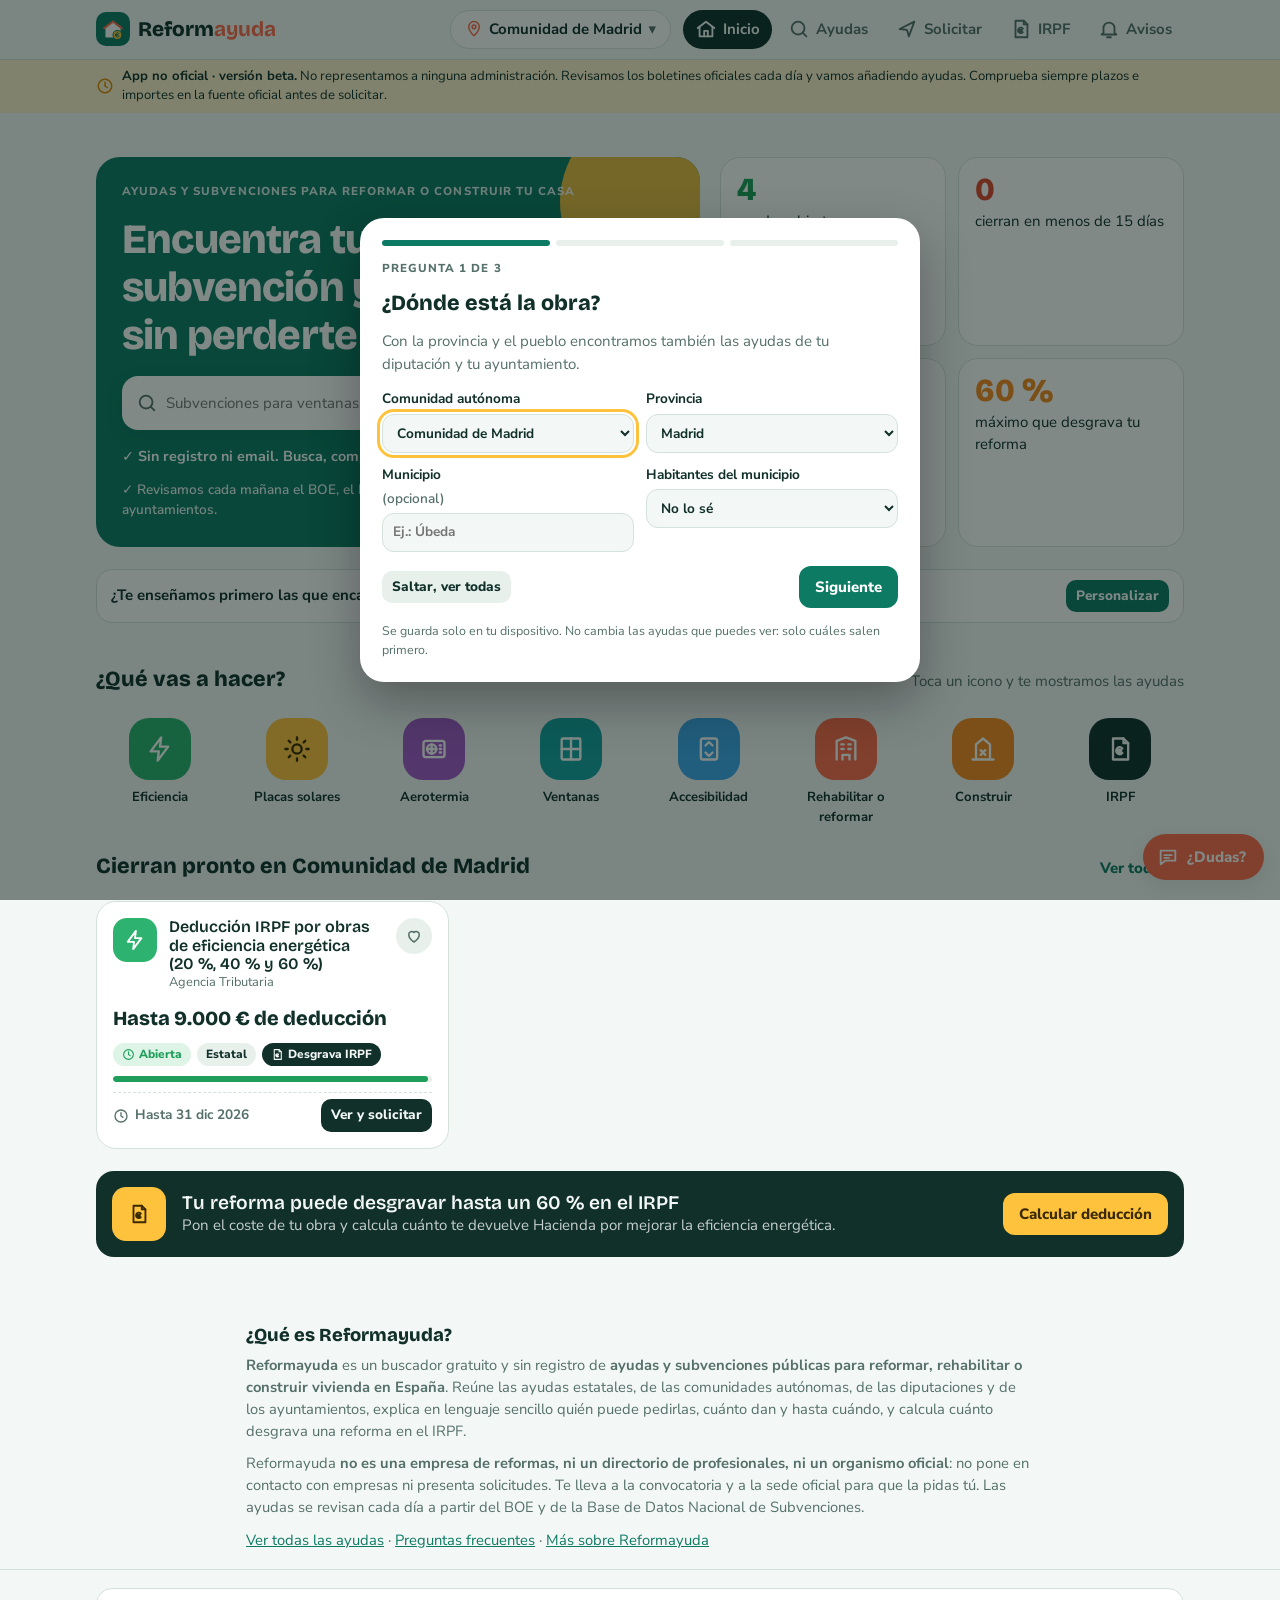
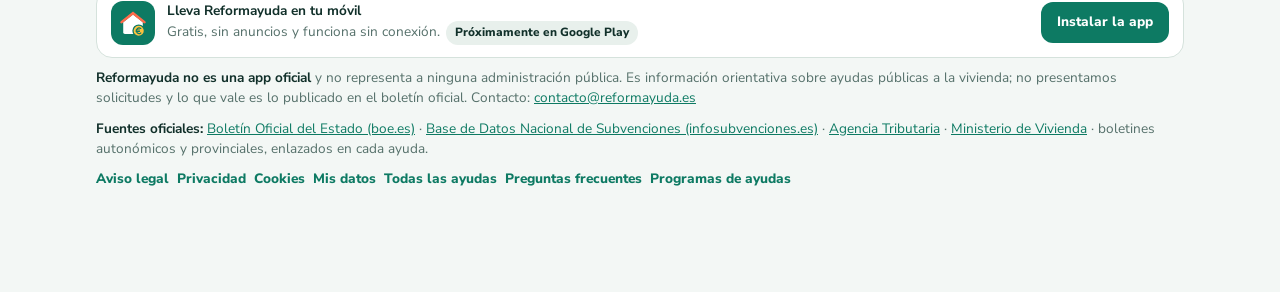
==== web/index.html @ 3416bbf9 "Páginas de programas de ayudas conocidos (Renhata, PREE 5000, Next Generation, Plan Estatal, IRPF) -" ====
<!doctype html>
<html lang="es">
<head>
<meta charset="utf-8">
<meta name="viewport" content="width=device-width, initial-scale=1, viewport-fit=cover">
<meta name="description" content="Buscador de ayudas y subvenciones para reformar, rehabilitar o construir tu casa en España: estatales, de tu comunidad, tu diputación y tu ayuntamiento. Calcula la deducción del IRPF. Gratis y sin registro.">
<link rel="canonical" href="https://reformayuda.es/">
<meta property="og:type" content="website">
<meta property="og:url" content="https://reformayuda.es/">
<meta property="og:title" content="Reformayuda · Ayudas y subvenciones para reformar tu casa">
<meta property="og:description" content="Encuentra las subvenciones para tu obra, comprueba si cumples los requisitos y calcula cuánto te desgrava en el IRPF. Gratis y sin registro.">
<meta property="og:image" content="https://reformayuda.es/og.png">
<meta property="og:locale" content="es_ES">
<meta name="twitter:card" content="summary_large_image">
<script type="application/ld+json">
{"@context":"https://schema.org","@type":"WebApplication","name":"Reformayuda","url":"https://reformayuda.es/","applicationCategory":"FinanceApplication","operatingSystem":"Android, iOS, Web","inLanguage":"es","isAccessibleForFree":true,"offers":{"@type":"Offer","price":"0","priceCurrency":"EUR"},"description":"Buscador de ayudas y subvenciones para reformar, rehabilitar o construir vivienda en España, con calculadora de la deducción del IRPF por eficiencia energética."}
</script>
<meta name="theme-color" content="#0D7A63">
<link rel="manifest" href="manifest.webmanifest">
<link rel="icon" href="/favicon.ico" sizes="48x48">
<link rel="icon" href="icons/icon.svg" type="image/svg+xml">
<link rel="icon" href="icons/icon-96.png" type="image/png" sizes="96x96">
<script type="application/ld+json">
[{"@context":"https://schema.org","@type":"WebSite","name":"Reformayuda","alternateName":"Reformayuda.es","url":"https://reformayuda.es/"},
 {"@context":"https://schema.org","@type":"Organization","name":"Reformayuda","url":"https://reformayuda.es/","description":"Reformayuda es un buscador gratuito y sin registro de ayudas y subvenciones públicas para reformar, rehabilitar o construir vivienda en España. No es una empresa de reformas ni un directorio de profesionales.","logo":"https://reformayuda.es/icons/icon-512.png","email":"contacto@reformayuda.es"}]
</script>
<link rel="apple-touch-icon" href="icons/apple-touch-icon.png">
<style>
/* Reset base (equivalente al del prototipo) */
:root{color-scheme:light;padding-top:env(safe-area-inset-top,0px);padding-bottom:env(safe-area-inset-bottom,0px)}
body{margin:0;font:14px/1.5 system-ui,-apple-system,"Segoe UI",Roboto,sans-serif}
img{max-width:100%}
[hidden]{display:none!important}
</style>
<title>Reformayuda · Ayudas y subvenciones para reformar tu casa</title>
<link rel="preload" href="fonts/nunito-sans.woff2" as="font" type="font/woff2" crossorigin>
<link rel="preload" href="fonts/bricolage-grotesque.woff2" as="font" type="font/woff2" crossorigin>
<style>
/* Tipografías alojadas en la propia web (licencia SIL Open Font License, ver fonts/) */
@font-face{font-family:"Bricolage Grotesque";src:url(fonts/bricolage-grotesque.woff2) format("woff2-variations"),url(fonts/bricolage-grotesque.woff2) format("woff2");font-weight:200 800;font-style:normal;font-display:swap}
@font-face{font-family:"Nunito Sans";src:url(fonts/nunito-sans.woff2) format("woff2-variations"),url(fonts/nunito-sans.woff2) format("woff2");font-weight:200 1000;font-style:normal;font-display:swap}
</style>
<style>
/* Layout: app shell — header with location chip, view tabs (top on desktop, bottom bar on phone), one view at a time */
:root{
  --bg:#F3F7F5; --surface:#FFFFFF; --surface-2:#E8F0EC; --ink:#11302A; --muted:#55706A; --line:#D5E2DC;
  --brand:#0D7A63; --brand-ink:#FFFFFF; --sun:#FFC23D; --coral:#FF6B4A; --sky:#3EA6E8; --leaf:#2DB36F; --orange:#F28A1E; --teal:#16A3A3; --plum:#A35BC9;
  --ok:#1E9E5A; --warn:#D98A00; --bad:#D9472B;
  --ok-bg:#DDF4E6; --warn-bg:#FFF1CC; --bad-bg:#FFE2DA; --info-bg:#DDEFFB;
  --shadow:0 6px 20px rgba(17,48,42,.08);
  --f-display:"Bricolage Grotesque", "Avenir Next", system-ui, sans-serif;
  --f-body:"Nunito Sans", "Segoe UI", system-ui, sans-serif;
}
@media (prefers-color-scheme: dark){:root:not([data-theme="light"]){
  --bg:#0E1A17; --surface:#16251F; --surface-2:#1E3029; --ink:#E6F2EE; --muted:#9DB8B0; --line:#2A3F38;
  --brand:#33C29E; --brand-ink:#06201A; --sun:#FFCB57; --coral:#FF8466; --sky:#5DB8F0; --leaf:#45C882; --orange:#F59C3F; --teal:#2EC0C0; --plum:#C084E0;
  --ok:#4CD38A; --warn:#F2B33D; --bad:#FF7A5C;
  --ok-bg:#163A28; --warn-bg:#3A2F12; --bad-bg:#3D1F18; --info-bg:#132F42;
  --shadow:0 6px 20px rgba(0,0,0,.35); color-scheme:dark }}
:root[data-theme="dark"]{
  --bg:#0E1A17; --surface:#16251F; --surface-2:#1E3029; --ink:#E6F2EE; --muted:#9DB8B0; --line:#2A3F38;
  --brand:#33C29E; --brand-ink:#06201A; --sun:#FFCB57; --coral:#FF8466; --sky:#5DB8F0; --leaf:#45C882; --orange:#F59C3F; --teal:#2EC0C0; --plum:#C084E0;
  --ok:#4CD38A; --warn:#F2B33D; --bad:#FF7A5C;
  --ok-bg:#163A28; --warn-bg:#3A2F12; --bad-bg:#3D1F18; --info-bg:#132F42;
  --shadow:0 6px 20px rgba(0,0,0,.35); color-scheme:dark }

*{box-sizing:border-box}
body{background:var(--bg);color:var(--ink);font-family:var(--f-body);font-size:15px;line-height:1.5;padding-bottom:84px}
body::before{content:"";position:fixed;inset:0 0 auto;height:env(safe-area-inset-top,0px);z-index:30;background:var(--bg)}
h1,h2,h3{font-family:var(--f-display);line-height:1.15;text-wrap:balance;margin:0}
h1{font-size:clamp(1.7rem,4.5vw,2.6rem);font-weight:800;letter-spacing:-.02em}
h2{font-size:1.35rem;font-weight:800}
h3{font-size:1.05rem;font-weight:600}
p{margin:0}
a{color:var(--brand)}
button,input,select{font:inherit;color:inherit}
:focus-visible{outline:3px solid var(--sun);outline-offset:2px;border-radius:8px}
.wrap{max-width:1120px;margin:0 auto;padding-left:max(16px,env(safe-area-inset-left,0px));padding-right:max(16px,env(safe-area-inset-right,0px))}
.eyebrow{font-size:.72rem;font-weight:800;letter-spacing:.09em;text-transform:uppercase;color:var(--muted)}
.muted{color:var(--muted)}
.ico{width:22px;height:22px;flex:none;stroke:currentColor;fill:none;stroke-width:2;stroke-linecap:round;stroke-linejoin:round}

/* header */
header.top{position:sticky;top:env(safe-area-inset-top,0px);z-index:20;background:var(--bg);border-bottom:1px solid var(--line)}
.top .wrap{display:flex;align-items:center;gap:12px;padding-block:10px;flex-wrap:wrap}
.logo{display:flex;align-items:center;gap:8px;font-family:var(--f-display);font-weight:800;font-size:1.3rem;text-decoration:none;color:var(--ink)}
.logo-mark{width:34px;height:34px;border-radius:10px;background:var(--brand);display:grid;place-items:center;color:var(--brand-ink)}
.logo b{color:var(--coral)}
.loc{margin-left:auto;display:flex;align-items:center;gap:6px;background:var(--surface);border:1px solid var(--line);border-radius:999px;padding:4px 6px 4px 12px}
.loc select{border:0;background:transparent;font-weight:700;max-width:170px;padding:4px}
.tabs{display:flex;gap:4px}
.tab{display:flex;align-items:center;gap:6px;border:0;background:transparent;padding:8px 12px;border-radius:999px;font-weight:700;color:var(--muted);cursor:pointer}
.tab[aria-current="page"]{background:var(--ink);color:var(--bg)}
.tab .count{background:var(--coral);color:#fff;border-radius:999px;font-size:.7rem;padding:0 6px;min-width:18px;text-align:center}
@media (max-width:820px){
  .top .tabs{position:fixed;left:0;right:0;bottom:0;z-index:25;background:var(--surface);border-top:1px solid var(--line);justify-content:space-around;
    padding:6px max(8px,env(safe-area-inset-right,0px)) calc(6px + env(safe-area-inset-bottom,0px)) max(8px,env(safe-area-inset-left,0px))}
  .tab{flex-direction:column;gap:2px;font-size:.7rem;padding:6px 8px;position:relative}
  .tab .count{position:absolute;top:0;right:6px}
  .loc select{max-width:130px}
}

.demo{background:var(--warn-bg);color:var(--ink);font-size:.82rem}
.demo .wrap{padding-block:7px;display:flex;gap:8px;align-items:center}

main{padding-block:22px 40px}
section.view{display:flex;flex-direction:column;gap:22px}

/* hero */
.hero{display:grid;grid-template-columns:1.3fr 1fr;gap:20px;align-items:stretch}
.hero-main{background:var(--brand);color:var(--brand-ink);border-radius:24px;padding:26px;display:flex;flex-direction:column;gap:16px;position:relative;overflow:hidden}
.hero-main::after{content:"";position:absolute;right:-50px;top:-50px;width:190px;height:190px;border-radius:50%;background:var(--sun);opacity:.9}
.hero-main::before{content:"";position:absolute;right:70px;top:90px;width:70px;height:70px;border-radius:18px;background:var(--coral);transform:rotate(18deg);opacity:.9}
.hero-main > *{position:relative;z-index:1;max-width:520px}
.search{display:flex;align-items:center;gap:8px;background:var(--surface);color:var(--ink);border-radius:16px;padding:6px 6px 6px 14px;box-shadow:var(--shadow)}
.search input{border:0;background:transparent;flex:1;min-width:0;padding:8px 0;outline:none}
.btn{display:inline-flex;align-items:center;justify-content:center;gap:6px;border:0;border-radius:12px;padding:10px 16px;font-weight:800;cursor:pointer;text-decoration:none;background:var(--ink);color:var(--bg)}
.btn.alt{background:var(--surface-2);color:var(--ink)}
.btn.brand{background:var(--brand);color:var(--brand-ink)}
.btn.sm{padding:6px 10px;font-size:.85rem;border-radius:10px}
.btn:disabled{opacity:.45;cursor:not-allowed}
.stats{display:grid;grid-template-columns:1fr 1fr;gap:12px}
.stat{background:var(--surface);border-radius:20px;padding:16px;display:flex;flex-direction:column;gap:4px;border:1px solid var(--line);cursor:pointer;text-align:left}
.stat b{font-family:var(--f-display);font-size:2rem;font-weight:800;font-variant-numeric:tabular-nums;line-height:1}
.stat.s1 b{color:var(--ok)} .stat.s2 b{color:var(--bad)} .stat.s3 b{color:var(--sky)} .stat.s4 b{color:var(--orange)}

/* quick icons */
.quick{display:grid;grid-template-columns:repeat(8,1fr);gap:10px}
.qi{display:flex;flex-direction:column;align-items:center;gap:8px;border:0;background:transparent;cursor:pointer;font-weight:700;font-size:.82rem;text-align:center;padding:4px}
.qi span.b{width:62px;height:62px;border-radius:20px;display:grid;place-items:center;color:#fff;transition:transform .15s}
.qi:hover span.b{transform:translateY(-3px) rotate(-4deg)}
.qi .ico{width:28px;height:28px}
@media (max-width:820px){.hero{grid-template-columns:1fr}.quick{grid-template-columns:repeat(4,1fr)}}
.c-eficiencia{background:var(--leaf)} .c-solar{background:var(--sun);color:#3A2A00!important} .c-accesibilidad{background:var(--sky)}
.c-rehabilitacion{background:var(--coral)} .c-construccion{background:var(--orange)} .c-ventanas{background:var(--teal)} .c-aerotermia{background:var(--plum)} .c-irpf{background:var(--ink);color:var(--bg)!important}

.row-head{display:flex;align-items:baseline;justify-content:space-between;gap:12px;flex-wrap:wrap}
.linkbtn{border:0;background:none;color:var(--brand);font-weight:800;cursor:pointer;padding:0}

/* cards */
.grid{display:grid;grid-template-columns:repeat(auto-fill,minmax(300px,1fr));gap:14px}
.card{background:var(--surface);border:1px solid var(--line);border-radius:20px;padding:16px;display:flex;flex-direction:column;gap:10px;min-width:0}
.card-top{display:flex;gap:12px;align-items:flex-start}
.card-ico{width:44px;height:44px;border-radius:14px;display:grid;place-items:center;color:#fff;flex:none}
.card-title{flex:1;min-width:0}
.card-title h3{font-size:1rem}
.org{font-size:.8rem;color:var(--muted)}
.fav{border:0;background:var(--surface-2);width:36px;height:36px;border-radius:50%;display:grid;place-items:center;cursor:pointer;color:var(--muted);flex:none}
.fav[aria-pressed="true"]{color:var(--coral)}
.fav[aria-pressed="true"] .ico{fill:var(--coral)}
.amount{font-family:var(--f-display);font-weight:800;font-size:1.25rem}
.chips{display:flex;flex-wrap:wrap;gap:6px}
.chip{font-size:.74rem;font-weight:800;padding:3px 9px;border-radius:999px;background:var(--surface-2);color:var(--ink);display:inline-flex;align-items:center;gap:4px;white-space:nowrap}
.chip.ok{background:var(--ok-bg);color:var(--ok)} .chip.warn{background:var(--warn-bg);color:var(--warn)} .chip.bad{background:var(--bad-bg);color:var(--bad)} .chip.info{background:var(--info-bg);color:var(--sky)}
.chip.irpf{background:var(--ink);color:var(--bg)}
.chip .ico{width:13px;height:13px}
.card-foot{display:flex;align-items:center;justify-content:space-between;gap:8px;margin-top:auto;padding-top:6px;border-top:1px dashed var(--line);flex-wrap:wrap}
.deadline{font-size:.85rem;font-weight:700;display:flex;align-items:center;gap:6px}
.bar{height:6px;border-radius:6px;background:var(--surface-2);overflow:hidden}
.bar i{display:block;height:100%;border-radius:6px}

/* filters */
.filters{display:flex;flex-direction:column;gap:12px;background:var(--surface);border:1px solid var(--line);border-radius:20px;padding:14px}
.frow{display:flex;gap:8px;flex-wrap:wrap;align-items:center}
.pill{border:1.5px solid var(--line);background:var(--bg);border-radius:999px;padding:6px 12px;font-weight:700;font-size:.85rem;cursor:pointer;display:inline-flex;align-items:center;gap:6px}
.pill .dot{width:10px;height:10px;border-radius:50%}
.pill[aria-pressed="true"]{background:var(--ink);color:var(--bg);border-color:var(--ink)}
.flabel{font-size:.72rem;font-weight:800;letter-spacing:.08em;text-transform:uppercase;color:var(--muted);min-width:70px}
select.sel,input.inp{background:var(--bg);border:1.5px solid var(--line);border-radius:12px;padding:8px 10px;min-width:0}
.empty{padding:30px;text-align:center;border:2px dashed var(--line);border-radius:20px;color:var(--muted)}

/* drawer */
.scrim{position:fixed;inset:0;background:rgba(5,20,16,.45);z-index:40}
.drawer{position:fixed;top:0;right:0;bottom:0;width:min(560px,100%);background:var(--bg);z-index:41;overflow-y:auto;
  padding:calc(18px + env(safe-area-inset-top,0px)) max(18px,env(safe-area-inset-right,0px)) calc(24px + env(safe-area-inset-bottom,0px)) 18px;display:flex;flex-direction:column;gap:16px;box-shadow:-10px 0 40px rgba(0,0,0,.2)}
.drawer .close{align-self:flex-end}
.box{background:var(--surface);border:1px solid var(--line);border-radius:18px;padding:16px;display:flex;flex-direction:column;gap:10px}
ul.list{margin:0;padding:0;list-style:none;display:flex;flex-direction:column;gap:8px}
ul.list li{display:flex;gap:10px;align-items:flex-start}
ul.list li .ico{color:var(--brand);width:18px;height:18px;margin-top:2px}
ol.steps{margin:0;padding:0;list-style:none;counter-reset:s;display:flex;flex-direction:column;gap:10px}
ol.steps li{counter-increment:s;display:flex;gap:10px}
ol.steps li::before{content:counter(s);flex:none;width:26px;height:26px;border-radius:50%;background:var(--sun);color:#3A2A00;font-weight:800;display:grid;place-items:center;font-size:.85rem}

/* wizard */
.wiz-head{display:flex;gap:8px;flex-wrap:wrap}
.wstep{flex:1;min-width:120px;display:flex;align-items:center;gap:8px;padding:10px 12px;border-radius:14px;background:var(--surface);border:1.5px solid var(--line);cursor:pointer;font-weight:700;font-size:.88rem;text-align:left}
.wstep .n{width:24px;height:24px;border-radius:50%;background:var(--surface-2);display:grid;place-items:center;font-size:.8rem;flex:none}
.wstep[aria-current="step"]{border-color:var(--brand)}
.wstep[aria-current="step"] .n{background:var(--brand);color:var(--brand-ink)}
.wstep.done .n{background:var(--ok);color:#fff}
.check{display:flex;gap:10px;align-items:flex-start;padding:10px 12px;border-radius:12px;background:var(--bg);cursor:pointer}
.check input{width:20px;height:20px;accent-color:var(--brand);flex:none;margin-top:1px}
.doc{display:flex;align-items:center;gap:10px;padding:10px 12px;border-radius:12px;background:var(--bg);flex-wrap:wrap}
.doc .name{flex:1;min-width:160px}
.doc .file{font-size:.8rem;color:var(--ok);font-weight:700}
.upl{position:relative;overflow:hidden}
.upl input{position:absolute;inset:0;opacity:0;cursor:pointer}
.form{display:grid;grid-template-columns:1fr 1fr;gap:12px}
.form label{display:flex;flex-direction:column;gap:4px;font-weight:700;font-size:.85rem}
.form .full{grid-column:1/-1}
@media (max-width:560px){.form{grid-template-columns:1fr}}
.progress{display:flex;align-items:center;gap:10px;font-weight:800}
.progress .bar{flex:1;height:10px}
pre.sum{white-space:pre-wrap;background:var(--bg);border-radius:12px;padding:12px;font-size:.85rem;margin:0;font-family:ui-monospace,Menlo,monospace;overflow-x:auto}
.two{display:grid;grid-template-columns:1.2fr 1fr;gap:16px;align-items:start}
@media (max-width:820px){.two{grid-template-columns:1fr}}

/* irpf */
.mods{display:grid;grid-template-columns:repeat(3,1fr);gap:10px}
@media (max-width:620px){.mods{grid-template-columns:1fr}}
.mod{border:2px solid var(--line);background:var(--surface);border-radius:18px;padding:14px;cursor:pointer;text-align:left;display:flex;flex-direction:column;gap:4px}
.mod b{font-family:var(--f-display);font-size:2rem;font-weight:800;line-height:1}
.mod[aria-pressed="true"]{border-color:var(--brand);background:var(--ok-bg)}
.mod small{color:var(--muted);font-size:.8rem}
.tbl-wrap{overflow-x:auto}
table{width:100%;border-collapse:collapse;font-size:.88rem}
th{text-align:left;font-size:.72rem;letter-spacing:.07em;text-transform:uppercase;color:var(--muted);padding:6px 8px;border-bottom:1px solid var(--line)}
td{padding:6px 8px;border-bottom:1px solid var(--line);vertical-align:middle}
td input,td select{width:100%;min-width:90px;background:var(--bg);border:1px solid var(--line);border-radius:8px;padding:5px 7px}
td.num,th.num{text-align:right;font-variant-numeric:tabular-nums}
.rm{border:0;background:none;color:var(--bad);cursor:pointer;padding:4px}
.result{background:var(--ink);color:var(--bg);border-radius:20px;padding:18px;display:flex;flex-direction:column;gap:8px}
.result .big{font-family:var(--f-display);font-size:2.6rem;font-weight:800;color:var(--sun);line-height:1;font-variant-numeric:tabular-nums}
.kv{display:flex;justify-content:space-between;gap:10px;font-size:.9rem;font-variant-numeric:tabular-nums}
.alert{display:flex;gap:10px;align-items:flex-start;padding:10px 12px;border-radius:12px;font-size:.88rem}
.alert.bad{background:var(--bad-bg)} .alert.ok{background:var(--ok-bg)} .alert.info{background:var(--info-bg)}
.drop{border:2px dashed var(--brand);border-radius:16px;padding:18px;text-align:center;display:flex;flex-direction:column;align-items:center;gap:6px;background:var(--bg)}
.drop.over{background:var(--ok-bg)}

/* avisos */
.toggle{display:flex;align-items:center;gap:12px;justify-content:space-between;padding:10px 0;border-bottom:1px solid var(--line)}
.sw{appearance:none;width:46px;height:26px;border-radius:999px;background:var(--line);position:relative;cursor:pointer;flex:none;transition:background .15s}
.sw::after{content:"";position:absolute;top:3px;left:3px;width:20px;height:20px;border-radius:50%;background:#fff;transition:left .15s}
.sw:checked{background:var(--brand)} .sw:checked::after{left:23px}
.src{display:flex;gap:12px;align-items:flex-start}
.src .card-ico{width:38px;height:38px;border-radius:12px}
.toast{position:fixed;left:50%;transform:translateX(-50%);bottom:calc(96px + env(safe-area-inset-bottom,0px));background:var(--ink);color:var(--bg);padding:10px 16px;border-radius:12px;font-weight:700;z-index:60}
.btn.danger{background:var(--bad);color:#fff}
.foot{border-top:1px solid var(--line);font-size:.85rem;color:var(--muted)}
.foot .wrap{padding-block:18px;display:flex;flex-direction:column;gap:10px}
.que-es{padding-block:28px 8px;color:var(--muted);font-size:.92rem;max-width:820px}
.que-es h2{color:var(--ink);font-size:1.15rem;margin-bottom:8px}
.que-es p{margin:0 0 10px}
.app-cta{display:flex;gap:12px;align-items:center;flex-wrap:wrap;background:var(--surface);border:1px solid var(--line);border-radius:16px;padding:12px 14px}
.cookie{position:fixed;left:0;right:0;bottom:0;z-index:50;padding:0 max(12px,env(safe-area-inset-right,0px)) calc(12px + env(safe-area-inset-bottom,0px)) max(12px,env(safe-area-inset-left,0px))}
.cookie{pointer-events:none}
.cookie .in{pointer-events:auto;max-width:760px;margin:0 auto;background:var(--surface);border:1px solid var(--line);border-radius:18px;box-shadow:var(--shadow);padding:16px;display:flex;flex-direction:column;gap:10px}
@media (max-width:820px){.cookie{bottom:calc(64px + env(safe-area-inset-bottom,0px));padding-bottom:12px}}
.legal{display:flex;flex-direction:column;gap:10px;max-width:65ch}
.legal h3{margin-top:8px}
.legal p,.legal li{font-size:.9rem}
.legal ul{margin:0;padding-left:20px;display:flex;flex-direction:column;gap:4px}
.legal .ph{background:var(--warn-bg);padding:0 4px;border-radius:4px}
.legal-mini{display:grid;gap:4px;font-size:.8rem;color:var(--muted);border-top:1px dashed var(--line);padding-top:8px}
.legal-mini b{color:var(--ink);margin-right:6px}
button.loc{font:inherit;font-weight:700;color:var(--ink);cursor:pointer;padding:7px 14px;max-width:240px}
#loc-label{overflow:hidden;text-overflow:ellipsis;white-space:nowrap;min-width:0}
.onb{position:fixed;inset:0;z-index:47;background:rgba(5,20,16,.5);display:grid;place-items:center;padding:calc(16px + env(safe-area-inset-top,0px)) max(16px,env(safe-area-inset-right,0px)) calc(16px + env(safe-area-inset-bottom,0px)) max(16px,env(safe-area-inset-left,0px));overflow-y:auto}
.onb-card{background:var(--surface);border-radius:24px;width:min(560px,100%);padding:22px;display:flex;flex-direction:column;gap:14px;box-shadow:0 20px 50px rgba(0,0,0,.3)}
.onb-dots{display:flex;gap:6px}
.onb-dots i{flex:1;height:6px;border-radius:6px;background:var(--surface-2)}
.onb-dots i.on{background:var(--brand)}
.opts{display:grid;grid-template-columns:repeat(auto-fill,minmax(130px,1fr));gap:8px}
.opt{display:flex;align-items:center;gap:10px;border:2px solid var(--line);background:var(--bg);border-radius:14px;padding:10px;cursor:pointer;font-weight:700;text-align:left;font-size:.9rem}
.opt .card-ico{width:34px;height:34px;border-radius:10px}
.opt .card-ico .ico{width:18px;height:18px}
.opt[aria-pressed="true"]{border-color:var(--brand);background:var(--ok-bg)}
.opts.col{grid-template-columns:1fr}
.perfil{display:flex;align-items:center;gap:10px;flex-wrap:wrap;background:var(--surface);border:1px solid var(--line);border-radius:16px;padding:10px 14px}
.chip.fit{background:var(--sun);color:#3A2A00}
/* chat */
.chat-fab{position:fixed;right:max(16px,env(safe-area-inset-right,0px));bottom:calc(20px + env(safe-area-inset-bottom,0px));z-index:35;display:flex;align-items:center;gap:8px;border:0;border-radius:999px;padding:12px 18px 12px 14px;background:var(--coral);color:#fff;font-weight:800;cursor:pointer;box-shadow:var(--shadow)}
.chat{position:fixed;right:max(16px,env(safe-area-inset-right,0px));bottom:calc(20px + env(safe-area-inset-bottom,0px));z-index:45;width:min(390px,calc(100% - 32px));height:min(600px,calc(100% - 120px));background:var(--surface);border:1px solid var(--line);border-radius:22px;box-shadow:0 20px 50px rgba(0,0,0,.25);display:flex;flex-direction:column;overflow:hidden}
.chat-head{display:flex;align-items:center;gap:10px;padding:12px 14px;background:var(--brand);color:var(--brand-ink)}
.chat-head .close{margin-left:auto;border:0;background:rgba(255,255,255,.2);color:inherit;width:32px;height:32px;border-radius:50%;cursor:pointer;display:grid;place-items:center}
.chat-log{flex:1;overflow-y:auto;padding:14px;display:flex;flex-direction:column;gap:10px;background:var(--bg)}
.msg{max-width:88%;padding:10px 12px;border-radius:16px;font-size:.92rem;min-width:0}
.msg.bot{background:var(--surface);border:1px solid var(--line);border-bottom-left-radius:4px;align-self:flex-start}
.msg.me{background:var(--ink);color:var(--bg);border-bottom-right-radius:4px;align-self:flex-end}
.msg p+p{margin-top:6px}
.sugg{display:flex;flex-wrap:wrap;gap:6px}
.sugg button{border:1.5px solid var(--brand);background:var(--surface);color:var(--brand);border-radius:999px;padding:5px 10px;font-weight:700;font-size:.8rem;cursor:pointer;text-align:left}
.chat-in{display:flex;gap:8px;padding:10px;border-top:1px solid var(--line)}
.chat-in input{flex:1;min-width:0;background:var(--bg);border:1.5px solid var(--line);border-radius:12px;padding:9px 12px}
@media (max-width:820px){
  .chat-fab{bottom:calc(76px + env(safe-area-inset-bottom,0px));padding:12px}
  .chat-fab .lbl{display:none}
  .chat{right:0;left:0;bottom:0;width:100%;height:85%;border-radius:22px 22px 0 0;padding-bottom:env(safe-area-inset-bottom,0px)}
}
@media (prefers-reduced-motion:reduce){*{transition:none!important}}
</style>

</head>
<body>
<svg width="0" height="0" style="position:absolute" aria-hidden="true">
  <symbol id="i-home" viewBox="0 0 24 24"><path d="M3 11l9-7 9 7"/><path d="M5 10v10h14V10"/><path d="M10 20v-6h4v6"/></symbol>
  <symbol id="i-search" viewBox="0 0 24 24"><circle cx="11" cy="11" r="7"/><path d="M20 20l-4-4"/></symbol>
  <symbol id="i-eficiencia" viewBox="0 0 24 24"><path d="M13 2L4 14h7l-1 8 9-12h-7z"/></symbol>
  <symbol id="i-solar" viewBox="0 0 24 24"><circle cx="12" cy="12" r="4"/><path d="M12 2v2M12 20v2M4.9 4.9l1.4 1.4M17.7 17.7l1.4 1.4M2 12h2M20 12h2M4.9 19.1l1.4-1.4M17.7 6.3l1.4-1.4"/></symbol>
  <symbol id="i-accesibilidad" viewBox="0 0 24 24"><rect x="5" y="3" width="14" height="18" rx="2"/><path d="M9 9l3-3 3 3M9 15l3 3 3-3"/></symbol>
  <symbol id="i-rehabilitacion" viewBox="0 0 24 24"><path d="M4 21V5l8-3 8 3v16"/><path d="M9 21v-4h6v4M8 8h2M14 8h2M8 12h2M14 12h2"/></symbol>
  <symbol id="i-construccion" viewBox="0 0 24 24"><path d="M3 21h18M6 21V8l6-5 6 5v13"/><path d="M14 13l-4 4M10 13l4 4"/></symbol>
  <symbol id="i-ventanas" viewBox="0 0 24 24"><rect x="4" y="3" width="16" height="18" rx="1"/><path d="M12 3v18M4 12h16"/></symbol>
  <symbol id="i-aerotermia" viewBox="0 0 24 24"><rect x="3" y="5" width="18" height="14" rx="2"/><circle cx="10" cy="12" r="4"/><path d="M10 8v8M6 12h8M17 9h1M17 12h1M17 15h1"/></symbol>
  <symbol id="i-irpf" viewBox="0 0 24 24"><path d="M6 3h9l4 4v14H6z"/><path d="M15 3v4h4"/><path d="M14 11.5a3 3 0 100 4M9 13h4M9 14.5h4"/></symbol>
  <symbol id="i-doc" viewBox="0 0 24 24"><path d="M6 3h9l4 4v14H6z"/><path d="M15 3v4h4M9 12h6M9 16h6"/></symbol>
  <symbol id="i-bell" viewBox="0 0 24 24"><path d="M6 16V11a6 6 0 1112 0v5l2 2H4z"/><path d="M10 21h4"/></symbol>
  <symbol id="i-pin" viewBox="0 0 24 24"><path d="M12 21s7-6.5 7-12a7 7 0 10-14 0c0 5.5 7 12 7 12z"/><circle cx="12" cy="9" r="2.5"/></symbol>
  <symbol id="i-check" viewBox="0 0 24 24"><path d="M5 12l5 5 9-10"/></symbol>
  <symbol id="i-heart" viewBox="0 0 24 24"><path d="M12 20s-7-4.4-7-10a4 4 0 017-2.6A4 4 0 0119 10c0 5.6-7 10-7 10z"/></symbol>
  <symbol id="i-clock" viewBox="0 0 24 24"><circle cx="12" cy="12" r="9"/><path d="M12 7v5l3 2"/></symbol>
  <symbol id="i-upload" viewBox="0 0 24 24"><path d="M12 16V4M7 9l5-5 5 5"/><path d="M4 16v4h16v-4"/></symbol>
  <symbol id="i-x" viewBox="0 0 24 24"><path d="M6 6l12 12M18 6L6 18"/></symbol>
  <symbol id="i-ext" viewBox="0 0 24 24"><path d="M14 4h6v6M20 4l-9 9"/><path d="M18 14v6H4V6h6"/></symbol>
  <symbol id="i-send" viewBox="0 0 24 24"><path d="M4 12l16-8-6 16-2-7z"/></symbol>
  <symbol id="i-trash" viewBox="0 0 24 24"><path d="M4 7h16M9 7V4h6v3M6 7l1 13h10l1-13"/></symbol>
  <symbol id="i-copy" viewBox="0 0 24 24"><rect x="8" y="8" width="12" height="12" rx="2"/><path d="M16 8V4H4v12h4"/></symbol>
  <symbol id="i-boe" viewBox="0 0 24 24"><path d="M4 4h12l4 4v12H4z"/><path d="M8 10h8M8 14h8M8 18h5"/></symbol>
  <symbol id="i-db" viewBox="0 0 24 24"><ellipse cx="12" cy="6" rx="7" ry="3"/><path d="M5 6v12c0 1.7 3.1 3 7 3s7-1.3 7-3V6M5 12c0 1.7 3.1 3 7 3s7-1.3 7-3"/></symbol>
  <symbol id="i-chat" viewBox="0 0 24 24"><path d="M4 5h16v11H9l-5 4z"/><path d="M8 10h8M8 13h5"/></symbol>
  <symbol id="i-city" viewBox="0 0 24 24"><path d="M3 21h18M5 21V10l5-3v14M10 21V4l9 4v13M13 10h3M13 14h3M13 18h3"/></symbol>
</svg>

<header class="top">
  <div class="wrap">
    <a class="logo" href="#inicio" data-go="inicio"><img src="icons/icon.svg" width="34" height="34" alt="" style="border-radius:10px"><span>Reform<b>ayuda</b></span></a>
    <button class="loc" id="loc-btn" title="Dónde está la obra" aria-label="Cambiar dónde está la obra">
      <svg class="ico" style="width:18px;height:18px;color:var(--coral)"><use href="#i-pin"/></svg>
      <span id="loc-label"></span><span aria-hidden="true" class="muted">▾</span>
    </button>
    <nav class="tabs" aria-label="Secciones">
      <button class="tab" data-go="inicio"><svg class="ico"><use href="#i-home"/></svg>Inicio</button>
      <button class="tab" data-go="ayudas"><svg class="ico"><use href="#i-search"/></svg>Ayudas</button>
      <button class="tab" data-go="solicitud"><svg class="ico"><use href="#i-send"/></svg>Solicitar</button>
      <button class="tab" data-go="irpf"><svg class="ico"><use href="#i-irpf"/></svg>IRPF</button>
      <button class="tab" data-go="avisos"><svg class="ico"><use href="#i-bell"/></svg>Avisos<span class="count" id="fav-count" hidden>0</span></button>
    </nav>
  </div>
</header>
<div class="demo"><div class="wrap"><svg class="ico" style="width:18px;height:18px;color:var(--warn)"><use href="#i-clock"/></svg>
  <span><b>App no oficial · versión beta.</b> No representamos a ninguna administración. Revisamos los boletines oficiales cada día y vamos añadiendo ayudas. Comprueba siempre plazos e importes en la fuente oficial antes de solicitar.</span></div></div>

<main class="wrap">

<!-- INICIO -->
<section class="view" id="v-inicio">
  <div id="home-alerts"></div>
  <div class="hero">
    <div class="hero-main">
      <span class="eyebrow" style="color:inherit;opacity:.85">Ayudas y subvenciones para reformar o construir tu casa</span>
      <h1>Encuentra tu subvención y pídela sin perderte en el BOE</h1>
      <form class="search" id="hero-search" role="search">
        <svg class="ico" style="color:var(--muted)"><use href="#i-search"/></svg>
        <input id="hero-q" placeholder="Subvenciones para ventanas, ascensor…" aria-label="Buscar ayudas y subvenciones">
        <button class="btn brand" type="submit">Buscar</button>
      </form>
      <span style="display:flex;gap:8px;align-items:center;font-weight:700;font-size:.9rem">✓ Sin registro ni email. Busca, compara y calcula gratis.</span>
      <span id="hero-fuentes" style="display:flex;gap:8px;align-items:flex-start;font-weight:600;font-size:.85rem;opacity:.9;margin-top:-4px"></span>
    </div>
    <div class="stats" id="stats"></div>
  </div>

  <div id="perfil-bar"></div>
  <div id="push-cta"></div>
  <div id="fit-wrap" hidden><div class="row-head" style="margin-bottom:12px"><h2>Recomendadas para tu obra</h2><button class="linkbtn" id="fit-all">Ver todas →</button></div><div class="grid" id="home-fit"></div></div>

  <div class="row-head"><h2>¿Qué vas a hacer?</h2><span class="muted">Toca un icono y te mostramos las ayudas</span></div>
  <div class="quick" id="quick"></div>

  <div class="row-head"><h2>Cierran pronto en <span id="loc-name-1"></span></h2><button class="linkbtn" data-go="ayudas">Ver todas →</button></div>
  <div class="grid" id="home-soon"></div>

  <div class="box" style="flex-direction:row;align-items:center;gap:16px;flex-wrap:wrap;background:var(--ink);color:var(--bg);border:0">
    <span class="card-ico c-solar" style="width:54px;height:54px"><svg class="ico"><use href="#i-irpf"/></svg></span>
    <div style="flex:1;min-width:220px"><h3 style="font-size:1.2rem">Tu reforma puede desgravar hasta un 60 % en el IRPF</h3>
      <p style="opacity:.8">Pon el coste de tu obra y calcula cuánto te devuelve Hacienda por mejorar la eficiencia energética.</p></div>
    <button class="btn" style="background:var(--sun);color:#3A2A00" data-go="irpf">Calcular deducción</button>
  </div>
</section>

<!-- AYUDAS -->
<section class="view" id="v-ayudas" hidden>
  <div class="row-head"><h1 style="font-size:1.9rem">Ayudas y subvenciones para tu obra</h1><span class="muted" id="res-count"></span></div>
  <div class="filters">
    <div class="search" style="box-shadow:none;border:1.5px solid var(--line);background:var(--bg)">
      <svg class="ico" style="color:var(--muted)"><use href="#i-search"/></svg>
      <input id="q" placeholder="Busca ayudas o subvenciones: aislamiento, rampa, aerotermia…" aria-label="Buscar ayudas y subvenciones">
    </div>
    <div class="frow"><span class="flabel">Obra</span><div class="frow" id="f-tipo"></div></div>
    <div class="frow"><span class="flabel">Estado</span><div class="frow" id="f-estado"></div></div>
    <div class="frow"><span class="flabel">Ámbito</span><div class="frow" id="f-ambito"></div></div>
    <div class="frow"><span class="flabel">Para</span><div class="frow" id="f-dest"></div>
      <span class="flabel" style="margin-left:auto;min-width:0">Orden</span>
      <select class="sel" id="f-sort" aria-label="Ordenar"><option value="fit">Para ti</option><option value="plazo">Cierre más próximo</option><option value="importe">Mayor importe</option><option value="ambito">Más cercana (pueblo y provincia primero)</option></select>
    </div>
  </div>
  <div class="grid" id="list"></div>
</section>

<!-- SOLICITUD -->
<section class="view" id="v-solicitud" hidden>
  <div class="row-head"><h1 style="font-size:1.9rem">Asistente de solicitud</h1>
    <label class="frow"><span class="flabel">Ayuda</span><select class="sel" id="w-aid" aria-label="Ayuda a solicitar" style="max-width:340px"></select></label></div>
  <div class="wiz-head" id="w-head"></div>
  <div class="two">
    <div class="box" id="w-body"></div>
    <div class="box" id="w-side"></div>
  </div>
</section>

<!-- IRPF -->
<section class="view" id="v-irpf" hidden>
  <div class="row-head"><h1 style="font-size:1.9rem">Deducción en el IRPF por tu reforma</h1></div>
  <p class="muted" style="max-width:70ch">Deducciones estatales por obras de mejora de la eficiencia energética (disposición adicional 50.ª de la Ley del IRPF). Necesitas certificado energético antes y después de la obra y pagar por tarjeta o transferencia, nunca en efectivo.</p>
  <div class="mods" id="mods"></div>
  <div class="two">
    <div class="box">
      <div class="row-head"><h2>Tu obra</h2><span class="chip" id="o-ej">Ejemplo</span></div>
      <form class="form" id="obra-form">
        <label class="full">Coste de la obra, IVA incluido (€)<input class="inp" id="o-coste" inputmode="decimal" placeholder="Ej.: 11.200"></label>
        <label>Subvenciones recibidas para esta obra (€)<input class="inp" id="o-subv" inputmode="decimal" placeholder="0"></label>
        <label>¿Cómo la has pagado?<select class="sel" id="o-pago"><option value="banco">Tarjeta o transferencia</option><option value="mixto">Una parte en efectivo</option><option value="efectivo">Todo en efectivo</option></select></label>
        <label class="full" id="o-cash-wrap" hidden>Parte pagada en efectivo (€)<input class="inp" id="o-cash" inputmode="decimal"></label>
      </form>
      <div class="alert info"><span>Guarda tú las facturas y los justificantes de pago: Hacienda puede pedírtelos durante 4 años. Aquí no se suben archivos.</span></div>
    </div>
    <div style="display:flex;flex-direction:column;gap:14px">
      <div class="result" id="irpf-result"></div>
      <div class="box">
        <h3>Requisitos para deducir</h3>
        <div id="irpf-req" style="display:flex;flex-direction:column;gap:6px"></div>
      </div>
    </div>
  </div>
</section>

<!-- AVISOS -->
<section class="view" id="v-avisos" hidden>
  <div class="row-head"><h1 style="font-size:1.9rem">Avisos, plazos y tus datos</h1></div>
  <div class="two">
    <div style="display:flex;flex-direction:column;gap:14px">
      <div class="box"><h2>Mis ayudas guardadas</h2><div id="fav-list" style="display:flex;flex-direction:column;gap:10px"></div></div>
      <div class="box" id="privacy-box"></div>
    </div>
    <div style="display:flex;flex-direction:column;gap:14px">
      <div class="box" id="avisos-box"></div>
      <div class="box"><h2>De dónde salen los datos</h2><div id="sources" style="display:flex;flex-direction:column;gap:12px"></div>
        <p class="muted" style="font-size:.82rem" id="sync"></p></div>
    </div>
  </div>
</section>
</main>

<section class="que-es wrap" aria-labelledby="que-es-titulo">
  <h2 id="que-es-titulo">¿Qué es Reformayuda?</h2>
  <p><b>Reformayuda</b> es un buscador gratuito y sin registro de <b>ayudas y subvenciones públicas para reformar, rehabilitar o construir vivienda en España</b>. Reúne las ayudas estatales, de las comunidades autónomas, de las diputaciones y de los ayuntamientos, explica en lenguaje sencillo quién puede pedirlas, cuánto dan y hasta cuándo, y calcula cuánto desgrava una reforma en el IRPF.</p>
  <p>Reformayuda <b>no es una empresa de reformas, ni un directorio de profesionales, ni un organismo oficial</b>: no pone en contacto con empresas ni presenta solicitudes. Te lleva a la convocatoria y a la sede oficial para que la pidas tú. Las ayudas se revisan cada día a partir del BOE y de la Base de Datos Nacional de Subvenciones.</p>
  <p><a href="/subvenciones/">Ver todas las ayudas</a> · <a href="/preguntas/">Preguntas frecuentes</a> · <a href="/que-es-reformayuda/">Más sobre Reformayuda</a></p>
</section>
<footer class="foot"><div class="wrap">
  <div class="app-cta" id="app-cta">
    <img src="icons/icon.svg" width="44" height="44" alt="" style="border-radius:12px;flex:none">
    <div style="flex:1;min-width:200px"><b style="color:var(--ink)">Lleva Reformayuda en tu móvil</b><br>Gratis, sin anuncios y funciona sin conexión. <span class="chip" style="margin-left:2px">Próximamente en Google Play</span></div>
    <button class="btn brand" id="btn-install">Instalar la app</button>
  </div>
  <div><b style="color:var(--ink)">Reformayuda no es una app oficial</b> y no representa a ninguna administración pública. Es información orientativa sobre ayudas públicas a la vivienda; no presentamos solicitudes y lo que vale es lo publicado en el boletín oficial. Contacto: <a href="mailto:contacto@reformayuda.es">contacto@reformayuda.es</a></div>
  <div><b style="color:var(--ink)">Fuentes oficiales:</b> <a href="https://www.boe.es" target="_blank" rel="noopener">Boletín Oficial del Estado (boe.es)</a> · <a href="https://www.infosubvenciones.es" target="_blank" rel="noopener">Base de Datos Nacional de Subvenciones (infosubvenciones.es)</a> · <a href="https://sede.agenciatributaria.gob.es" target="_blank" rel="noopener">Agencia Tributaria</a> · <a href="https://www.mivau.gob.es" target="_blank" rel="noopener">Ministerio de Vivienda</a> · boletines autonómicos y provinciales, enlazados en cada ayuda.</div>
  <nav class="frow" aria-label="Legal"><button class="linkbtn" data-legal="aviso">Aviso legal</button><button class="linkbtn" data-legal="privacidad">Privacidad</button><button class="linkbtn" data-legal="cookies">Cookies</button><button class="linkbtn" data-go="avisos">Mis datos</button><a class="linkbtn" id="foot-valorar" hidden href="https://play.google.com/store/apps/details?id=es.reformayuda.app" target="_blank" rel="noopener" style="text-decoration:none">Valora la app</a><a class="linkbtn" href="/subvenciones/" style="text-decoration:none">Todas las ayudas</a><a class="linkbtn" href="/preguntas/" style="text-decoration:none">Preguntas frecuentes</a><a class="linkbtn" href="/programas/" style="text-decoration:none">Programas de ayudas</a></nav>
</div></footer>

<div class="cookie" id="valorar" hidden role="region" aria-label="Valorar Reformayuda"><div class="in">
  <b>Reformayuda es gratis y sin anuncios</b>
  <p style="font-size:.9rem">Si te está sirviendo, una valoración en Google Play ayuda a que la encuentren más personas que están buscando ayudas. Y si algo no funciona o echas algo en falta, cuéntanoslo.</p>
  <div class="frow"><a class="btn sm brand" id="val-play" href="https://play.google.com/store/apps/details?id=es.reformayuda.app" target="_blank" rel="noopener">Valorar en Google Play</a><a class="btn sm alt" id="val-mail" href="mailto:contacto@reformayuda.es?subject=Sugerencia%20para%20Reformayuda">Enviar una sugerencia</a><button class="btn sm alt" id="val-no">Ahora no</button></div>
</div></div>
<div class="cookie" id="cookie" hidden role="region" aria-label="Aviso de cookies"><div class="in">
  <b>Tu privacidad, primero</b>
  <p style="font-size:.9rem">Guardamos en tu dispositivo lo necesario para que la app funcione: tu zona, favoritos y borradores. Si aceptas, también mediremos el uso de forma anónima para mejorarla. Sin publicidad. <button class="linkbtn" data-legal="cookies">Más información</button></p>
  <div class="frow"><button class="btn sm" id="ck-rej">Solo necesarias</button><button class="btn sm" id="ck-acc">Aceptar</button><button class="btn alt sm" data-legal="cookies">Configurar</button></div>
</div></div>

<button class="chat-fab" id="chat-fab" aria-label="Abrir el asistente de dudas"><svg class="ico"><use href="#i-chat"/></svg><span class="lbl">¿Dudas?</span></button>
<section class="chat" id="chat" hidden aria-label="Asistente de dudas">
  <div class="chat-head"><span class="logo-mark" style="background:var(--sun);color:#3A2A00"><svg class="ico"><use href="#i-chat"/></svg></span>
    <div><b>Pregunta a Reformayuda</b><div style="font-size:.75rem;opacity:.85">Respuestas orientativas · no sale de tu móvil</div></div>
    <button class="close" id="chat-close" aria-label="Cerrar"><svg class="ico" style="width:16px;height:16px"><use href="#i-x"/></svg></button></div>
  <div class="chat-log" id="chat-log" aria-live="polite"></div>
  <form class="chat-in" id="chat-form"><input id="chat-q" placeholder="Ej.: ¿ayudas para el tejado?" aria-label="Tu pregunta" autocomplete="off"><button class="btn brand" type="submit" aria-label="Enviar"><svg class="ico" style="width:18px;height:18px"><use href="#i-send"/></svg></button></form>
</section>

<div class="onb" id="onb" hidden role="dialog" aria-modal="true" aria-label="Personaliza tus ayudas"><div class="onb-card" id="onb-card"></div></div>
<div class="scrim" id="scrim" hidden></div>
<aside class="drawer" id="drawer" hidden aria-modal="true" role="dialog"></aside>
<div class="toast" id="toast" hidden></div>

<script>
const TODAY = new Date(); TODAY.setHours(0,0,0,0);
const CCAA = ["Andalucía","Aragón","Asturias","Illes Balears","Canarias","Cantabria","Castilla y León","Castilla-La Mancha","Cataluña","Comunitat Valenciana","Extremadura","Galicia","Comunidad de Madrid","Región de Murcia","Navarra","País Vasco","La Rioja","Ceuta","Melilla"];
const TIPOS = {
  eficiencia:{n:"Eficiencia",l:"Aislamiento y eficiencia"}, solar:{n:"Placas solares",l:"Autoconsumo solar"},
  aerotermia:{n:"Aerotermia",l:"Calefacción y aerotermia"}, ventanas:{n:"Ventanas",l:"Ventanas y cerramientos"},
  accesibilidad:{n:"Accesibilidad",l:"Ascensor y accesibilidad"}, rehabilitacion:{n:"Rehabilitar o reformar",l:"Rehabilitar o reformar la casa, el piso o el edificio"},
  construccion:{n:"Construir",l:"Construir vivienda"}
};
const PERM={
  dr:{l:"Declaración responsable",c:"ok",d:"Presentas un papel en el ayuntamiento y puedes empezar"},
  dep:{l:"Depende de la obra",c:"warn",d:"Unas partes con declaración, otras con licencia"},
  lic:{l:"Licencia de obra",c:"bad",d:"Tienes que esperar a que el ayuntamiento te la dé"}};
const PERM_T={
  eficiencia:["dep","Aislar por dentro: declaración responsable. Aislar la fachada o el tejado por fuera: licencia en muchos municipios."],
  solar:["dr","En la mayoría de comunidades basta con declaración responsable o comunicación previa. En edificios protegidos o suelo rústico, licencia."],
  aerotermia:["dr","Declaración responsable. Si la máquina exterior va en la fachada o en el tejado común, avisa también a la comunidad."],
  ventanas:["dr","Declaración responsable si mantienes el aspecto de la fachada. Si lo cambias, licencia y permiso de la comunidad."],
  accesibilidad:["dep","Rampas, baño adaptado o salvaescaleras: declaración responsable. Ascensor nuevo: licencia con proyecto."],
  rehabilitacion:["lic","Si tocas estructura, fachada o tejado: licencia. Si solo son acabados interiores: declaración responsable."],
  construccion:["lic","Siempre licencia de obra mayor, con proyecto de arquitecto."]};
const permLevel=a=>a.tipo.map(t=>PERM_T[t][0]).reduce((m,x)=>["dr","dep","lic"].indexOf(x)>["dr","dep","lic"].indexOf(m)?x:m,"dr");
function permBox(a){return `<div class="box"><h3>¿Licencia o declaración responsable?</h3>
   <ul class="list">${a.tipo.map(t=>{const [lv,tx]=PERM_T[t];return `<li style="flex-direction:column;gap:4px"><span class="chips"><span class="chip">${TIPOS[t].n}</span><span class="chip ${PERM[lv].c}">${PERM[lv].l}</span></span><span style="font-size:.9rem">${tx}</span></li>`}).join("")}</ul>
   <p class="muted" style="font-size:.82rem">Con <b>declaración responsable</b> empiezas al presentarla. Con <b>licencia</b> esperas a que te la concedan. Lo decide cada ayuntamiento: confírmalo antes de empezar.</p></div>`}
const BOE="https://www.boe.es/", BDNS="https://www.infosubvenciones.es/bdnstrans/GE/es/convocatorias", AEAT="https://sede.agenciatributaria.gob.es/", MIVAU="https://www.mivau.gob.es/";

let AIDS = [], META = {};

/* ---------- state ---------- */
const PFX="rfm_";
const store = {
  get(k,d){try{const v=localStorage.getItem(PFX+k);return v?JSON.parse(v):d}catch(e){return d}},
  set(k,v){try{localStorage.setItem(PFX+k,JSON.stringify(v))}catch(e){}}
};
const S = {
  ccaa: store.get("ccaa","Comunidad de Madrid"),
  ...store.get("loc",{prov:"",muni:"",hab:0}), ambito:"todas",
  favs: new Set(store.get("favs",[])),
  q:"", tipos:new Set(), estado:"activas", dest:"todas", sort:"plazo",
  wiz: store.get("wiz",{}), wAid:"mad-rehab", wStep:0,
  mod: store.get("mod",40),
  obra: store.get("obra",{coste:11200,subv:0,pago:"banco",cash:0,ej:true}),
  alerts: (a=>({nuevas:a.nuevas!==false,plazos:a.plazos!==undefined?a.plazos:(a.cierre!==false||a.abre!==false)}))(store.get("alerts",{})),
  perfil: store.get("perfil",null)
};
const $=s=>document.querySelector(s);
const PREV_VISIT=(()=>{try{return localStorage.getItem("rfm_lastvisit")}catch(e){return null}})();
const esc=s=>String(s??"").replace(/[&<>"']/g,c=>({"&":"&amp;","<":"&lt;",">":"&gt;",'"':"&quot;","'":"&#39;"}[c]));
const icon=(n,cls="ico",st="")=>`<svg class="${cls}" style="${st}"><use href="#i-${n}"/></svg>`;
const eur=n=>new Intl.NumberFormat("es-ES",{style:"currency",currency:"EUR",maximumFractionDigits:0}).format(n||0);
const fdate=s=>new Date(s+"T00:00").toLocaleDateString("es-ES",{day:"numeric",month:"short",year:"numeric"});
const days=s=>Math.round((new Date(s+"T00:00")-TODAY)/864e5);
const pad=n=>String(n).padStart(2,"0");
const shiftDate=(s,n)=>{const d=new Date(s+"T00:00");d.setDate(d.getDate()+n);return `${d.getFullYear()}-${pad(d.getMonth()+1)}-${pad(d.getDate())}`};
function calEvents(a){
  const st=status(a);
  if(st.k==="proxima")return [["El día que abre",a.abre,"Abre: "+a.title]];
  if(st.k==="cerrada"||!a.cierra)return [];
  const ev=[];
  if(days(a.cierra)>7)ev.push(["Una semana antes",shiftDate(a.cierra,-7),"Quedan 7 días: "+a.title]);
  ev.push(["El último día",a.cierra,"Último día: "+a.title]);
  return ev;
}
function calLinks(a,[label,date,title]){
  const e=encodeURIComponent, end=shiftDate(date,1);
  const det=`${a.org}\n${a.imp}\nPlazo: ${a.cierra?"hasta "+fdate(a.cierra):a.plazo}\nFuente oficial: ${a.url}\n\nRecordatorio creado con Reformayuda.`;
  const g=`https://calendar.google.com/calendar/render?action=TEMPLATE&text=${e(title)}&dates=${date.replace(/-/g,"")}/${end.replace(/-/g,"")}&details=${e(det)}`;
  const o=`https://outlook.live.com/calendar/0/deeplink/compose?path=%2Fcalendar%2Faction%2Fcompose&rru=addevent&subject=${e(title)}&startdt=${date}&enddt=${end}&allday=true&body=${e(det)}`;
  return `<div class="doc" style="padding:8px 10px"><div class="name"><b>${label}</b><div class="muted" style="font-size:.8rem">${fdate(date)}</div></div>
    <a class="btn alt sm" href="${g}" target="_blank" rel="noopener">${icon("clock","ico","width:15px;height:15px")}Google</a>
    <a class="btn alt sm" href="${o}" target="_blank" rel="noopener">${icon("clock","ico","width:15px;height:15px")}Outlook</a></div>`;
}
function remindBox(a){
  const ev=calEvents(a); if(!ev.length&&!a.cierra&&status(a).k!=="proxima")return `<div class="box"><h3>No te olvides</h3><p class="muted" style="font-size:.9rem">Esta ayuda no tiene una fecha fija de cierre: ${esc(a.plazo||"consulta la convocatoria")}. Guárdala y te avisaremos si cambia.</p>${favBtn(a)}</div>`;
  if(!ev.length)return "";
  return `<div class="box"><h3>No te olvides del plazo</h3>
    <div class="frow">${favBtn(a)}<span class="muted" style="font-size:.85rem;flex:1;min-width:180px">${S.favs.has(a.id)?"Te avisaremos al abrir Reformayuda cuando queden 7 días.":"Guárdala y te avisaremos al abrir Reformayuda."}</span></div>
    <span class="eyebrow" style="margin-top:4px">Añadir a tu calendario</span>
    ${ev.map(x=>calLinks(a,x)).join("")}
    <p class="muted" style="font-size:.78rem">Se abre tu calendario con el evento ya escrito; solo tienes que guardarlo. Reformayuda no ve tu calendario.</p></div>`;
}
const favBtn=a=>`<button class="btn ${S.favs.has(a.id)?"alt":"brand"} sm" data-fav="${a.id}" aria-pressed="${S.favs.has(a.id)}">${icon(S.favs.has(a.id)?"check":"bell","ico","width:16px;height:16px")}${S.favs.has(a.id)?"Te avisaremos":"Avisarme"}</button>`;

function status(a){
  if(days(a.abre)>0) return {k:"proxima",t:`Abre en ${days(a.abre)} días`,c:"info"};
  if(!a.cierra) return {k:"abierta",t:"Abierta",c:"ok"};
  const d=days(a.cierra);
  if(d<0) return {k:"cerrada",t:"Cerrada",c:"bad"};
  if(d<=15) return {k:"abierta",t:d===0?"Cierra hoy":`Cierra en ${d} días`,c:"warn",soon:true};
  return {k:"abierta",t:"Abierta",c:"ok"};
}
function inZone(a){
  if(a.ccaa!=="all"&&a.ccaa!==S.ccaa)return false;
  if(a.prov&&S.prov&&a.prov!==S.prov)return false;
  if(a.muni&&S.muni&&norm(a.muni)!==norm(S.muni))return false;
  if(a.maxHab&&S.hab&&S.hab>a.maxHab)return false;
  const ed=S.perfil&&S.perfil.edad;
  if(a.edad&&ed){if(a.edad.max&&ed!=="joven")return false;if(a.edad.min&&ed!=="mayor")return false}
  return true}
const fmtN=n=>new Intl.NumberFormat("es-ES").format(n);
const BOL_CCAA={"Andalucía":"BOJA","Aragón":"BOA","Asturias":"BOPA","Illes Balears":"BOIB","Canarias":"BOC","Cantabria":"BOC","Castilla y León":"BOCYL","Castilla-La Mancha":"DOCM","Cataluña":"DOGC","Comunitat Valenciana":"DOGV","Extremadura":"DOE","Galicia":"DOG","Comunidad de Madrid":"BOCM","Región de Murcia":"BORM","Navarra":"BON","País Vasco":"BOPV","La Rioja":"BOR","Ceuta":"BOCCE","Melilla":"BOME"};
// Dónde se publica cada ayuda: BOE, boletín de la comunidad, boletín de la provincia o ayuntamiento.
const boletin=a=>a.scope==="estatal"?"BOE":a.scope==="autonomica"?`${BOL_CCAA[a.ccaa]||"Boletín autonómico"} · ${a.ccaa}`:a.scope==="provincial"?`BOP de ${a.prov}`:a.muni?`Ayto. de ${a.muni} · BOP${a.prov?" de "+a.prov:""}`:"Ordenanzas municipales";
const scopeLabel=a=>a.scope==="estatal"?"Estatal":a.scope==="autonomica"?a.ccaa:a.scope==="provincial"?"Provincia de "+a.prov:a.muni?"Ayto. de "+a.muni:"Tu ayuntamiento";
const limChips=a=>(a.edad?`<span class="chip info">${a.edad.max?"Menores de "+a.edad.max:"Mayores de "+a.edad.min}</span>`:"")+(a.maxHab?`<span class="chip warn">Municipios &lt; ${fmtN(a.maxHab)} hab.</span>`:"")+((a.muni&&!S.muni)||(a.prov&&!S.prov)?`<span class="chip">Solo en ${esc(a.muni||a.prov)}</span>`:"");
const pDest=()=>S.perfil?(S.perfil.uso==="edificio"?"edificio":"vivienda"):null;
function fit(a){if(!S.perfil)return 0;const t=a.tipo.filter(x=>S.perfil.tipos.includes(x)).length;if(!t)return 0;
  return t*2+(a.dest.includes(pDest())?2:0)+(a.scope!=="estatal"?.5:0)+(status(a).k==="abierta"?1:0)}
const fits=a=>S.perfil&&a.tipo.some(x=>S.perfil.tipos.includes(x))&&a.dest.includes(pDest());
const mainTipo=a=>a.tipo[0];
function toast(t){const el=$("#toast");el.textContent=t;el.hidden=false;clearTimeout(toast.t);toast.t=setTimeout(()=>el.hidden=true,2200)}

/* ---------- nav ---------- */
const VIEWS=["inicio","ayudas","solicitud","irpf","avisos"];
function go(v){
  if(!VIEWS.includes(v)) v="inicio";
  VIEWS.forEach(x=>$("#v-"+x).hidden=x!==v);
  document.querySelectorAll(".tab").forEach(b=>b.setAttribute("aria-current",b.dataset.go===v?"page":"false"));
  try{history.replaceState(null,"","#"+v)}catch(e){}
  window.scrollTo({top:0});
  render();
}
document.addEventListener("click",e=>{const g=e.target.closest("[data-go]");if(g){e.preventDefault();go(g.dataset.go)}});

/* ---------- location ---------- */
const PROV={"Andalucía":["Almería","Cádiz","Córdoba","Granada","Huelva","Jaén","Málaga","Sevilla"],"Aragón":["Huesca","Teruel","Zaragoza"],"Asturias":["Asturias"],"Illes Balears":["Illes Balears"],
 "Canarias":["Las Palmas","Santa Cruz de Tenerife"],"Cantabria":["Cantabria"],"Castilla y León":["Ávila","Burgos","León","Palencia","Salamanca","Segovia","Soria","Valladolid","Zamora"],
 "Castilla-La Mancha":["Albacete","Ciudad Real","Cuenca","Guadalajara","Toledo"],"Cataluña":["Barcelona","Girona","Lleida","Tarragona"],"Comunitat Valenciana":["Alicante","Castellón","Valencia"],
 "Extremadura":["Badajoz","Cáceres"],"Galicia":["A Coruña","Lugo","Ourense","Pontevedra"],"Comunidad de Madrid":["Madrid"],"Región de Murcia":["Murcia"],"Navarra":["Navarra"],
 "País Vasco":["Álava","Bizkaia","Gipuzkoa"],"La Rioja":["La Rioja"],"Ceuta":["Ceuta"],"Melilla":["Melilla"]};
const HABS=[[1000,"Menos de 1.000"],[5000,"De 1.000 a 5.000"],[10000,"De 5.000 a 10.000"],[20000,"De 10.000 a 20.000"],[50000,"De 20.000 a 50.000"],[9000000,"Más de 50.000"]];
const multiProv=()=>(PROV[S.ccaa]||[]).length>1;
const locShort=()=>S.muni||(S.prov&&multiProv()?S.prov:"")||S.ccaa;
const locLong=()=>[S.muni,S.prov,S.ccaa].filter(Boolean).filter((x,i,a)=>a.indexOf(x)===i).join(", ");
function updLocBtn(){$("#loc-label").textContent=locShort()}
function setLoc(v){S.ccaa=v.ccaa;S.prov=v.prov||"";S.muni=(v.muni||"").trim();S.hab=+v.hab||0;
  store.set("ccaa",S.ccaa);store.set("loc",{prov:S.prov,muni:S.muni,hab:S.hab});updLocBtn();if(typeof syncPush==="function")syncPush()}
function locForm(el,v,onCh){
  const provs=PROV[v.ccaa]||[]; if(provs.length===1)v.prov=provs[0];
  const id=el.id, ch=()=>onCh&&onCh();
  el.innerHTML=`<div class="form">
   <label>Comunidad autónoma<select class="sel" id="${id}-c">${CCAA.map(c=>`<option ${c===v.ccaa?"selected":""}>${c}</option>`).join("")}</select></label>
   <label>Provincia<select class="sel" id="${id}-p">${provs.length>1?`<option value="" ${v.prov?"":"selected"} disabled>Elige tu provincia</option>`:""}${provs.map(p=>`<option ${p===v.prov?"selected":""}>${p}</option>`).join("")}</select></label>
   <label>Municipio <span class="muted" style="font-weight:600">(opcional)</span><input class="inp" id="${id}-m" value="${esc(v.muni||"")}" placeholder="Ej.: Úbeda" autocomplete="address-level2"></label>
   <label>Habitantes del municipio<select class="sel" id="${id}-h"><option value="">No lo sé</option>${HABS.map(([n,l])=>`<option value="${n}" ${+v.hab===n?"selected":""}>${l}</option>`).join("")}</select></label></div>`;
  $(`#${id}-c`).onchange=e=>{v.ccaa=e.target.value;v.prov="";v.muni="";locForm(el,v,onCh);ch()};
  $(`#${id}-p`).onchange=e=>{v.prov=e.target.value;ch()};
  $(`#${id}-m`).oninput=e=>{v.muni=e.target.value;ch()};
  $(`#${id}-h`).onchange=e=>{v.hab=+e.target.value||0;ch()};
}
function openLoc(){
  const v={ccaa:S.ccaa,prov:S.prov,muni:S.muni,hab:S.hab}, d=$("#drawer");
  d.innerHTML=`<button class="btn alt sm close" id="d-close">${icon("x","ico","width:16px;height:16px")}Cerrar</button>
   <span class="eyebrow">Ubicación de la obra</span><h2>¿Dónde está la obra?</h2>
   <p class="muted">Cuanto más concretes, más ayudas encontramos: también las de tu diputación, las de tu ayuntamiento y las que son solo para pueblos pequeños.</p>
   <div class="box" id="loc-f"></div>
   <div class="box" style="gap:8px"><span class="eyebrow">Buscaremos ayudas de</span><div class="chips" id="loc-levels"></div></div>
   <button class="btn brand" id="loc-save" style="align-self:flex-start">Guardar ubicación</button>`;
  const lv=()=>{$("#loc-levels").innerHTML=[["España","BOE"],[v.ccaa,"boletín autonómico"],v.prov?["Provincia de "+v.prov,"diputación · BOP"]:null,v.muni.trim()?["Ayto. de "+v.muni.trim(),"ordenanzas y ayudas locales"]:null]
     .filter(Boolean).map(([a,b])=>`<span class="chip ok">${icon("check")}${esc(a)} <span style="font-weight:600;opacity:.8">· ${b}</span></span>`).join("")+
     (v.hab?`<span class="chip fit">Municipio: ${esc(HABS.find(h=>h[0]===+v.hab)[1].toLowerCase())} hab.</span>`:"")};
  locForm($("#loc-f"),v,lv);lv();
  d.hidden=false;$("#scrim").hidden=false;$("#d-close").onclick=closeDrawer;$("#d-close").focus();
  $("#loc-save").onclick=()=>{setLoc(v);closeDrawer();render();toast("Mostrando ayudas para "+locShort())};
}
$("#loc-btn").onclick=openLoc;
updLocBtn();

/* ---------- card ---------- */
function card(a){
  const st=status(a), t=mainTipo(a);
  let barPct=0, barCol="var(--ok)";
  if(a.cierra&&st.k==="abierta"){const tot=days(a.cierra)-days(a.abre);barPct=Math.max(4,Math.min(100,100*(-days(a.abre))/tot));barCol=st.soon?"var(--warn)":"var(--ok)"}
  return `<article class="card">
    <div class="card-top">
      <span class="card-ico c-${t}">${icon(t)}</span>
      <div class="card-title"><h3>${esc(a.title)}</h3><div class="org">${esc(a.org)}</div></div>
      <button class="fav" data-fav="${a.id}" aria-pressed="${S.favs.has(a.id)}" aria-label="Guardar">${icon("heart","ico","width:18px;height:18px")}</button>
    </div>
    <div class="amount">${esc(a.imp)}</div>
    <div class="chips">
      <span class="chip ${st.c}">${icon("clock")}${st.t}</span>
      <span class="chip">${esc(scopeLabel(a))}</span>${limChips(a)}
      ${fits(a)?`<span class="chip fit">${icon("check")}Encaja contigo</span>`:""}
      ${a.irpf?`<span class="chip irpf">${icon("irpf")}Desgrava IRPF</span>`:""}
      ${a.ejemplo?`<span class="chip">Ejemplo</span>`:""}
    </div>
    ${barPct?`<div class="bar" title="Plazo transcurrido"><i style="width:${barPct}%;background:${barCol}"></i></div>`:""}
    <div class="card-foot">
      <span class="deadline muted">${icon("clock","ico","width:16px;height:16px")}${a.cierra?"Hasta "+fdate(a.cierra):esc(a.plazo)}</span>
      <button class="btn sm" data-open="${a.id}">Ver y solicitar</button>
    </div></article>`;
}
document.addEventListener("click",e=>{
  const f=e.target.closest("[data-fav]");
  if(f){const id=f.dataset.fav;S.favs.has(id)?S.favs.delete(id):S.favs.add(id);store.set("favs",[...S.favs]);syncPush();
    toast(S.favs.has(id)?"Guardada. Te avisaremos al abrir Reformayuda":"Quitada de tus ayudas");render();
    if(!$("#drawer").hidden&&$("#drawer").dataset.id===id)openDrawer(id);return}
  const o=e.target.closest("[data-open]"); if(o) openDrawer(o.dataset.open);
  const s=e.target.closest("[data-start]"); if(s){closeDrawer();S.wAid=s.dataset.start;S.wStep=0;go("solicitud")}
});

/* ---------- drawer ---------- */
function openDrawer(id){if(id)contar("fichas");
  const a=AIDS.find(x=>x.id===id), st=status(a), t=mainTipo(a);
  const d=$("#drawer");d.dataset.id=id;
  d.innerHTML=`<button class="btn alt sm close" id="d-close">${icon("x","ico","width:16px;height:16px")}Cerrar</button>
   <div class="card-top"><span class="card-ico c-${t}" style="width:54px;height:54px">${icon(t)}</span>
     <div class="card-title"><span class="eyebrow">${esc(/^BDNS/.test(a.fuente)?boletin(a):a.fuente)}</span><h2>${esc(a.title)}</h2><div class="org">${esc(a.org)}</div></div></div>
   <div class="chips"><span class="chip ${st.c}">${icon("clock")}${st.t}</span><span class="chip">${esc(scopeLabel(a))}</span>${limChips(a)}${a.tipo.map(x=>`<span class="chip">${TIPOS[x].n}</span>`).join("")}${a.irpf?`<span class="chip irpf">Compatible con deducción IRPF</span>`:""}</div>
   <div class="box" style="flex-direction:row;gap:20px;flex-wrap:wrap">
     <div><span class="eyebrow">Importe</span><div class="amount">${esc(a.imp)}</div></div>
     <div><span class="eyebrow">Plazo</span><div style="font-weight:800">${a.cierra?fdate(a.abre)+" – "+fdate(a.cierra):esc(a.plazo)}</div></div>
   </div>
   <p>${esc(a.resumen)}</p>
   ${remindBox(a)}
   <div class="box"><h3>Requisitos</h3><ul class="list">${a.req.map(r=>`<li>${icon("check")}${esc(r)}</li>`).join("")}</ul></div>
   <div class="box"><h3>Documentos que necesitas</h3><ul class="list">${a.docs.map(r=>`<li>${icon("doc")}${esc(r)}</li>`).join("")}</ul></div>
   ${permBox(a)}
   <div class="box"><h3>Cómo se pide</h3><ol class="steps">${a.pasos.map(p=>`<li>${esc(p)}</li>`).join("")}</ol></div>
   <div class="frow">
     <button class="btn brand" data-start="${a.id}" ${st.k==="cerrada"?"disabled":""}>${icon("send","ico","width:18px;height:18px")}Empezar solicitud</button>
     <a class="btn alt" data-oficial href="${a.url}" target="_blank" rel="noopener">${icon("ext","ico","width:18px;height:18px")}Ver fuente oficial</a>
     <button class="btn alt" data-fav="${a.id}" aria-pressed="${S.favs.has(a.id)}">${icon("heart","ico","width:18px;height:18px")}${S.favs.has(a.id)?"Guardada":"Guardar"}</button>
   </div>
   ${a.revisada?`<p class="muted" style="font-size:.8rem">Revisada por Reformayuda el ${fdate(a.revisada)}. Si ves algún error, escríbenos a <a href="mailto:contacto@reformayuda.es">contacto@reformayuda.es</a>.</p>`:""}`;
  d.hidden=false;$("#scrim").hidden=false;$("#d-close").focus();
  $("#d-close").onclick=closeDrawer;
}
function closeDrawer(){$("#drawer").dataset.id="";$("#drawer").hidden=true;$("#scrim").hidden=true}
$("#scrim").onclick=closeDrawer;
document.addEventListener("keydown",e=>{if(e.key==="Escape")closeDrawer()});

/* ---------- inicio ---------- */
let alertsDismissed=false;
function notices(){
  const out=[];
  if(S.alerts.plazos)AIDS.filter(a=>S.favs.has(a.id)&&status(a).k==="abierta"&&a.cierra&&days(a.cierra)<=7)
    .forEach(a=>out.push({a,c:"bad",t:days(a.cierra)===0?"Hoy es el último día":`Quedan ${days(a.cierra)} días`}));
  if(S.alerts.plazos)AIDS.filter(a=>S.favs.has(a.id)).forEach(a=>{const d=days(a.abre);
    if(d>0&&d<=7)out.push({a,c:"info",t:`Abre en ${d} días`});
    else if(PREV_VISIT&&d<=0&&a.abre>PREV_VISIT)out.push({a,c:"ok",t:"Ya está abierta"})});
  if(S.alerts.nuevas&&PREV_VISIT)AIDS.filter(a=>!S.favs.has(a.id)&&inZone(a)&&a.abre>PREV_VISIT&&days(a.abre)<=0&&status(a).k==="abierta"&&(!S.perfil||fit(a)>0))
    .forEach(a=>out.push({a,c:"fit",t:"Nueva en tu zona"}));
  return out;
}
function renderNotices(){
  const n=alertsDismissed?[]:notices();
  $("#home-alerts").innerHTML=n.length?`<div class="box" style="border:2px solid var(--coral);gap:8px">
    <div class="row-head"><h3>${icon("bell","ico","width:18px;height:18px;color:var(--coral);vertical-align:-3px")} Tienes ${n.length} ${n.length===1?"aviso":"avisos"}</h3><button class="linkbtn" id="al-dismiss">Entendido</button></div>
    ${n.map(({a,c,t})=>`<div class="doc"><span class="chip ${c}">${t}</span><div class="name"><b>${esc(a.title)}</b><div class="muted" style="font-size:.8rem">${esc(a.org)}</div></div><button class="btn sm" data-open="${a.id}">Ver</button></div>`).join("")}</div>`:"";
  if(n.length)$("#al-dismiss").onclick=()=>{alertsDismissed=true;renderNotices()};
}
function renderHome(){
  renderPushCta();
  renderNotices();
  const zone=AIDS.filter(inZone), open=zone.filter(a=>status(a).k==="abierta");
  const soon=open.filter(a=>status(a).soon), next=zone.filter(a=>status(a).k==="proxima");
  $("#stats").innerHTML=`
   <button class="stat s1" data-preset="activas"><b>${open.length}</b><span>ayudas abiertas en ${esc(locShort())}</span></button>
   <button class="stat s2" data-preset="soon"><b>${soon.length}</b><span>cierran en menos de 15 días</span></button>
   <button class="stat s3" data-preset="proximas"><b>${next.length}</b><span>abren próximamente</span></button>
   <button class="stat s4" data-go="irpf"><b>60 %</b><span>máximo que desgrava tu reforma</span></button>`;
  $("#loc-name-1").textContent=locShort();
  $("#hero-fuentes").textContent=`✓ Revisamos cada mañana el BOE, el ${BOL_CCAA[S.ccaa]||"boletín de tu comunidad"}, el ${S.prov?"BOP de "+S.prov:"boletín de tu provincia"} y los ayuntamientos.`;
  const P=S.perfil;
  $("#perfil-bar").innerHTML=P?`<div class="perfil">${icon("pin","ico","color:var(--coral)")}<span style="flex:1;min-width:200px"><b>Tu obra:</b> ${P.tipos.map(t=>TIPOS[t].n).join(", ")||"sin elegir"} · ${{vivienda:"Mi vivienda habitual",edificio:"Mi comunidad de vecinos",campo:"Segunda vivienda"}[P.uso]}${P.edad?" · "+EDADES.find(e=>e[0]===P.edad)[1].toLowerCase()+" años":""} · ${esc(locLong())}</span><button class="btn alt sm" id="perfil-edit">Cambiar</button></div>`
    :`<div class="perfil"><span style="flex:1;min-width:200px"><b>¿Te enseñamos primero las que encajan contigo?</b> Son 3 preguntas y puedes cambiarlas cuando quieras.</span><button class="btn brand sm" id="perfil-edit">Personalizar</button></div>`;
  $("#perfil-edit").onclick=()=>openOnb();
  const rec=P?zone.filter(a=>status(a).k!=="cerrada"&&fit(a)>0).sort((a,b)=>fit(b)-fit(a)).slice(0,3):[];
  $("#fit-wrap").hidden=!P;
  $("#home-fit").innerHTML=rec.length?rec.map(card).join(""):`<div class="empty">No hay ayudas abiertas para esa obra en ${esc(S.ccaa)} ahora mismo. Activa los avisos y te diremos cuándo salga una.</div>`;
  const list=[...open].filter(a=>a.cierra).sort((a,b)=>days(a.cierra)-days(b.cierra)).slice(0,3);
  $("#home-soon").innerHTML=list.length?list.map(card).join(""):`<div class="empty">No hay plazos a punto de cerrar en ${esc(S.ccaa)}.</div>`;
}
$("#quick").innerHTML=Object.entries(TIPOS).map(([k,v])=>`<button class="qi" data-tipo="${k}"><span class="b c-${k}">${icon(k)}</span>${v.n}</button>`).join("")+
  `<button class="qi" data-go="irpf"><span class="b c-irpf">${icon("irpf")}</span>IRPF</button>`;
document.addEventListener("click",e=>{
  const q=e.target.closest("[data-tipo]");
  if(q){S.tipos=new Set([q.dataset.tipo]);S.estado="activas";S.q="";$("#q").value="";go("ayudas")}
  const dd=e.target.closest("[data-dest]");
  if(dd){S.dest=dd.dataset.dest;S.tipos.clear();S.q="";$("#q").value="";S.estado="todas";go("ayudas")}
  const p=e.target.closest("[data-preset]");
  if(p){S.tipos.clear();S.q="";$("#q").value="";S.estado=p.dataset.preset==="soon"?"activas":p.dataset.preset;S.sort="plazo";$("#f-sort").value="plazo";go("ayudas")}
});
$("#fit-all").onclick=()=>{S.tipos.clear();S.q="";$("#q").value="";S.estado="todas";S.sort="fit";$("#f-sort").value="fit";go("ayudas")};
$("#hero-search").onsubmit=e=>{e.preventDefault();contar("busquedas");S.q=$("#hero-q").value.trim();$("#q").value=S.q;S.tipos.clear();S.estado="todas";go("ayudas")};

/* ---------- ayudas ---------- */
function pills(el,opts,isOn,onClick){
  el.innerHTML=opts.map(([k,l,dot])=>`<button class="pill" data-k="${k}" aria-pressed="${isOn(k)}">${dot?`<span class="dot c-${k}"></span>`:""}${l}</button>`).join("");
  el.querySelectorAll(".pill").forEach(b=>b.onclick=()=>{onClick(b.dataset.k);renderList()});
}
const norm=s=>s.toLowerCase().normalize("NFD").replace(/[̀-ͯ]/g,"");
// Buscador: ignora palabras genéricas («ayuda», «subvención», «para mi casa»…) y busca por la raíz de cada palabra.
const STOP=new Set("ayuda ayudas subvencion subvenciones subsidio subsidios bonificacion bonificaciones dinero quiero busco buscar hay para por de del la el los las lo un una unos unas mi mis tu en y o a al con que como cual cuales obra obras casa casas hogar piso pisos vivienda viviendas me se es".split(" "));
const SYN={placa:"solar",panel:"solar",fotov:"solar",autoc:"solar",calde:"aerot",calef:"aerot",bomba:"aerot",clima:"aerot",aisla:"efici",termi:"efici",ahorr:"efici",rampa:"acces",silla:"acces",mayor:"acces",escal:"acces",tejad:"cubie",facha:"rehab",refor:"rehab",arreg:"rehab",nueva:"const"};
const stem=w=>w.length>5?w.slice(0,5):w;
function searchTerms(q){return norm(q||"").split(/[^a-z0-9ñ]+/).filter(w=>w.length>2&&!STOP.has(w)).map(stem)}
function searchScore(a,terms){
  const t=norm([a.title,a.org,a.resumen,a.req.join(" "),a.tipo.map(x=>TIPOS[x].l+" "+x).join(" "),a.ccaa,a.prov||"",a.muni||""].join(" "));
  return terms.reduce((n,w)=>n+(t.includes(w)||(SYN[w]&&t.includes(SYN[w]))?1:0),0);
}
function renderList(){
  pills($("#f-tipo"),Object.entries(TIPOS).map(([k,v])=>[k,v.n,true]),k=>S.tipos.has(k),k=>S.tipos.has(k)?S.tipos.delete(k):S.tipos.add(k));
  pills($("#f-ambito"),[["todas","Todos"],["estatal","Estatal"],["autonomica","Comunidad"],["provincial","Provincia"],["municipal","Ayuntamiento"]],k=>S.ambito===k,k=>S.ambito=k);
  pills($("#f-estado"),[["activas","Abiertas"],["proximas","Próximas"],["todas","Todas"]],k=>S.estado===k,k=>S.estado=k);
  pills($("#f-dest"),[["todas","Todo"],["vivienda","Mi vivienda"],["edificio","Mi comunidad de vecinos"]],k=>S.dest===k,k=>S.dest=k);
  const terms=searchTerms(S.q);
  let r=AIDS.filter(inZone).filter(a=>{
    const st=status(a).k;
    if(S.estado==="activas"&&st!=="abierta")return false;
    if(S.estado==="proximas"&&st!=="proxima")return false;
    if(S.ambito!=="todas"&&a.scope!==S.ambito)return false;
    if(S.tipos.size&&!a.tipo.some(t=>S.tipos.has(t)))return false;
    if(S.dest!=="todas"&&!a.dest.includes(S.dest))return false;
    if(terms.length&&!searchScore(a,terms))return false;
    return true});
  const rank={municipal:0,provincial:1,autonomica:2,estatal:3};
  if(terms.length){r.sort((a,b)=>searchScore(b,terms)-searchScore(a,terms));}
  const byPlazo=(a,b)=>(a.cierra?days(a.cierra):9999)-(b.cierra?days(b.cierra):9999);
  r.sort(S.sort==="fit"?(a,b)=>fit(b)-fit(a)||byPlazo(a,b):S.sort==="importe"?(a,b)=>b.importe-a.importe:S.sort==="ambito"?(a,b)=>rank[a.scope]-rank[b.scope]:(a,b)=>(a.cierra?days(a.cierra):9999)-(b.cierra?days(b.cierra):9999));
  $("#res-count").textContent=`${r.length} ${r.length===1?"ayuda":"ayudas"} en ${locLong()}`;
  $("#list").innerHTML=r.length?r.map(card).join(""):`<div class="empty">Ninguna ayuda con estos filtros en ${esc(S.ccaa)}. Prueba a quitar algún filtro o elige “Todas”.</div>`;
}
$("#q").oninput=e=>{S.q=e.target.value;renderList()};
$("#f-sort").onchange=e=>{S.sort=e.target.value;renderList()};

/* ---------- solicitud (wizard) ---------- */
const WSTEPS=["¿Cumplo los requisitos?","Documentos","Ir a presentarla"];
function wstate(id){if(!S.wiz[id])S.wiz[id]={req:{},docs:{}};return S.wiz[id]}
Object.values(S.wiz).forEach(w=>{delete w.data;delete w.email;delete w.ok;delete w.news});store.set("wiz",S.wiz);
const saveW=()=>store.set("wiz",S.wiz);
function renderWizard(){
  const opts=AIDS.filter(a=>status(a).k!=="cerrada");
  if(!opts.find(a=>a.id===S.wAid))S.wAid=opts[0].id;
  $("#w-aid").innerHTML=opts.map(a=>`<option value="${a.id}" ${a.id===S.wAid?"selected":""}>${esc(a.title)}${inZone(a)?"":" · fuera de tu zona"}</option>`).join("");
  const a=AIDS.find(x=>x.id===S.wAid), w=wstate(a.id);
  const reqOk=a.req.filter((_,i)=>w.req[i]).length, docOk=a.docs.filter((_,i)=>w.docs[i]).length;
  const done=[reqOk===a.req.length,docOk===a.docs.length,false];
  $("#w-head").innerHTML=WSTEPS.map((s,i)=>`<button class="wstep ${done[i]?"done":""}" data-ws="${i}" aria-current="${S.wStep===i?"step":"false"}"><span class="n">${done[i]?"✓":i+1}</span>${s}</button>`).join("");
  $("#w-head").querySelectorAll("[data-ws]").forEach(b=>b.onclick=()=>{S.wStep=+b.dataset.ws;renderWizard()});
  const body=$("#w-body");
  if(S.wStep===0){
    body.innerHTML=`<h2>Marca lo que cumples</h2><p class="muted">Si cumples todo, puedes pedirla. Si te falta algo, te decimos qué hacer.</p>
     ${a.req.map((r,i)=>`<label class="check"><input type="checkbox" id="rq-${a.id}-${i}" data-rq="${i}" ${w.req[i]?"checked":""}><span>${esc(r)}</span></label>`).join("")}
     <div class="alert ${reqOk===a.req.length?"ok":"info"}">${icon(reqOk===a.req.length?"check":"clock","ico","width:18px;height:18px")}
       <span>${reqOk===a.req.length?"Cumples todos los requisitos. Sigue con los documentos.":`Te faltan ${a.req.length-reqOk} requisitos por confirmar.`}</span></div>`;
    body.querySelectorAll("[data-rq]").forEach(c=>c.onchange=()=>{w.req[c.dataset.rq]=c.checked;saveW();renderWizard()});
  } else if(S.wStep===1){
    body.innerHTML=`<h2>Reúne los documentos</h2><p class="muted">Marca los que ya tienes. No hace falta subirlos aquí: los adjuntarás tú en la sede oficial.</p>
     ${a.docs.map((d,i)=>{const v=w.docs[i];return `<div class="doc">${icon("doc","ico","color:var(--brand)")}<div class="name"><b>${esc(d)}</b>${v?`<div class="file">${icon("check","ico","width:13px;height:13px")} ${v===true?"Lo tengo":esc(v)}</div>`:""}</div>
       <button class="btn sm ${v?"alt":""}" data-have="${i}">${v?"Quitar":"Lo tengo"}</button></div>`}).join("")}`;
    body.querySelectorAll("[data-have]").forEach(b=>b.onclick=()=>{const i=b.dataset.have;w.docs[i]=w.docs[i]?false:true;saveW();renderWizard()});
  } else {
    const sum=`SOLICITUD · ${a.title}
Organismo: ${a.org}
Fuente: ${a.fuente}
Plazo: ${a.cierra?"hasta "+fdate(a.cierra):a.plazo}

Ubicación de la obra: ${locLong()}
Permiso de obra: ${PERM[permLevel(a)].l}

Requisitos confirmados: ${reqOk}/${a.req.length}
Documentos:
${a.docs.map((d,i)=>`  ${w.docs[i]?"[x]":"[ ]"} ${d}${typeof w.docs[i]==="string"?" ("+w.docs[i]+")":""}`).join("\n")}`;
    const ready=done[0]&&done[1];
    body.innerHTML=`<h2>Presenta tu solicitud</h2>
     <div class="alert ${ready?"ok":"bad"}">${icon(ready?"check":"x","ico","width:18px;height:18px")}<span>${ready?"Todo listo. Copia el resumen y entra en la sede oficial para presentarla tú.":"Aún faltan pasos marcados sin ✓. Puedes presentarla igualmente, pero revisa lo pendiente."}</span></div>
     <pre class="sum" id="w-sum">${esc(sum)}</pre>
     <div class="frow"><button class="btn alt" id="w-copy">${icon("copy","ico","width:18px;height:18px")}Copiar resumen</button>
       <a class="btn brand" id="w-sede" data-oficial href="${a.sede||a.url}" target="_blank" rel="noopener">${icon("ext","ico","width:18px;height:18px")}Ir a la sede oficial</a></div>
     <p class="muted" style="font-size:.85rem">Reformayuda no presenta la solicitud ni actúa en tu nombre. Te lo dejamos todo preparado y te llevamos a la sede del organismo; allí te identificas como te pida y la envías tú.</p>`;
    $("#w-copy").onclick=()=>{navigator.clipboard?.writeText(sum).then(()=>toast("Resumen copiado"),()=>{const r=document.createRange();r.selectNodeContents($("#w-sum"));getSelection().removeAllRanges();getSelection().addRange(r);toast("Selecciona y copia el texto")})};
  }
  body.insertAdjacentHTML("beforeend",`<div class="frow" style="justify-content:space-between;margin-top:6px">
    <button class="btn alt" id="w-prev" ${S.wStep===0?"disabled":""}>← Atrás</button>
    ${S.wStep<2?`<button class="btn" id="w-next">Siguiente →</button>`:""}</div>`);
  $("#w-prev").onclick=()=>{S.wStep--;renderWizard()};
  if($("#w-next"))$("#w-next").onclick=()=>{S.wStep++;renderWizard()};
  const st=status(a), total=a.req.length+a.docs.length, got=reqOk+docOk, pct=Math.round(100*got/total);
  $("#w-side").innerHTML=`<div class="card-top"><span class="card-ico c-${mainTipo(a)}">${icon(mainTipo(a))}</span><div class="card-title"><h3>${esc(a.title)}</h3><div class="org">${esc(a.org)}</div></div></div>
   <div class="progress"><div class="bar"><i style="width:${pct}%;background:var(--brand)"></i></div>${pct}%</div>
   <div class="chips"><span class="chip ${st.c}">${icon("clock")}${st.t}</span>${a.irpf?`<span class="chip irpf">Desgrava IRPF</span>`:""}</div>
   <div class="kv"><span class="muted">Importe</span><b>${esc(a.imp)}</b></div>
   <div class="kv"><span class="muted">Plazo</span><b>${a.cierra?fdate(a.cierra):"Ver convocatoria"}</b></div>
   <div class="kv"><span class="muted">Requisitos</span><b>${reqOk}/${a.req.length}</b></div>
   <div class="kv"><span class="muted">Documentos</span><b>${docOk}/${a.docs.length}</b></div>
   <div class="kv"><span class="muted">Permiso de obra</span><span class="chip ${PERM[permLevel(a)].c}">${PERM[permLevel(a)].l}</span></div>
   ${calEvents(a).length?`<span class="eyebrow">Plazo en tu calendario</span>${calLinks(a,calEvents(a)[calEvents(a).length-1])}`:""}
   ${a.irpf?`<button class="btn alt sm" data-go="irpf" style="align-self:flex-start">Calcular también la deducción IRPF →</button>`:""}`;
}
$("#w-aid").onchange=e=>{S.wAid=e.target.value;S.wStep=0;renderWizard()};

/* ---------- IRPF ---------- */
const MODS={
  20:{t:"Reducir demanda",d:"Calefacción y refrigeración bajan un 7 % o más",lim:5000,acc:null,ej:"Ventanas, toldos, aislamiento en tu vivienda"},
  40:{t:"Reducir consumo",d:"Energía no renovable baja un 30 % o más, o llegas a A o B",lim:7500,acc:null,ej:"Aerotermia, aislamiento integral"},
  60:{t:"Obra del edificio",d:"Rehabilitación energética de todo el edificio residencial",lim:5000,acc:15000,ej:"Fachada o cubierta de la comunidad"}
};
function renderIrpf(){
  $("#mods").innerHTML=Object.entries(MODS).map(([k,m])=>`<button class="mod" data-mod="${k}" aria-pressed="${S.mod==k}"><b>${k} %</b><span style="font-weight:800">${m.t}</span><small>${m.d}</small><small>Ej.: ${m.ej}</small></button>`).join("");
  $("#mods").querySelectorAll("[data-mod]").forEach(b=>b.onclick=()=>{S.mod=+b.dataset.mod;store.set("mod",S.mod);renderIrpf()});
  const o=S.obra;
  $("#o-coste").value=o.coste||"";$("#o-subv").value=o.subv||"";$("#o-pago").value=o.pago;$("#o-cash").value=o.cash||"";
  $("#o-cash-wrap").hidden=o.pago!=="mixto";$("#o-ej").hidden=!o.ej;
  calcIrpf();
}
const num=v=>parseFloat(String(v).replace(/\./g,"").replace(",","."))||0;
const saveObra=()=>store.set("obra",S.obra);
[["o-coste","coste"],["o-subv","subv"],["o-cash","cash"]].forEach(([id,f])=>$("#"+id).addEventListener("input",e=>{S.obra[f]=num(e.target.value);S.obra.ej=false;$("#o-ej").hidden=true;saveObra();calcIrpf()}));
$("#o-pago").onchange=e=>{S.obra.pago=e.target.value;S.obra.ej=false;$("#o-ej").hidden=true;$("#o-cash-wrap").hidden=S.obra.pago!=="mixto";saveObra();calcIrpf()};
$("#obra-form").onsubmit=e=>e.preventDefault();
function calcIrpf(){
  const m=MODS[S.mod], o=S.obra;
  const paid=o.pago==="efectivo"?0:Math.max(0,o.coste-(o.pago==="mixto"?o.cash:0));
  const base=Math.max(0,paid-o.subv), year=Math.min(base,m.lim), ded=year*S.mod/100;
  const excess=m.acc?Math.min(base,m.acc)-year:0;
  $("#irpf-result").innerHTML=`<span class="eyebrow" style="color:inherit;opacity:.75">Deducción estimada este año</span>
   <div class="big">${eur(ded)}</div>
   <div class="kv"><span style="opacity:.75">Pagado por banco o tarjeta</span><b>${eur(paid)}</b></div>
   <div class="kv"><span style="opacity:.75">Menos subvenciones</span><b>− ${eur(o.subv)}</b></div>
   <div class="kv"><span style="opacity:.75">Base deducible (máx. ${eur(m.lim)}/año)</span><b>${eur(year)}</b></div>
   ${excess>0?`<div class="kv"><span style="opacity:.75">Pasa a los 4 años siguientes</span><b>${eur(excess)} de base</b></div>`:""}
   ${base>year&&!m.acc?`<div class="kv"><span style="opacity:.75">Por encima del límite (no deducible)</span><b>${eur(base-year)}</b></div>`:""}
   <button class="btn" id="irpf-copy" style="background:var(--sun);color:#3A2A00;margin-top:6px">${icon("copy","ico","width:18px;height:18px")}Copiar resumen para la Renta</button>`;
  $("#irpf-copy").onclick=()=>{const t=`Deducción por obras de mejora de eficiencia energética (${S.mod} %)\nCoste pagado por banco: ${eur(paid)}\nSubvenciones: ${eur(o.subv)}\nBase deducible: ${eur(year)}\nDeducción estimada: ${eur(ded)}`;
    navigator.clipboard?.writeText(t).then(()=>toast("Resumen copiado"),()=>toast("Tu navegador no deja copiar"))};
  const hasCert=store.get("cert",{a:false,b:false});
  $("#irpf-req").innerHTML=`
   ${o.pago!=="banco"?`<div class="alert bad">${icon("x","ico","width:18px;height:18px;color:var(--bad)")}<span>${o.pago==="efectivo"?"Lo pagado en efectivo no desgrava. Con todo en efectivo no hay deducción.":"La parte pagada en efectivo no desgrava; la hemos descontado."}</span></div>`:""}
   <label class="check"><input type="checkbox" id="cert-a" ${hasCert.a?"checked":""}><span>Tengo el certificado energético de <b>antes</b> de la obra</span></label>
   <label class="check"><input type="checkbox" id="cert-b" ${hasCert.b?"checked":""}><span>Tengo el certificado energético de <b>después</b>, registrado en mi comunidad</span></label>
   <label class="check"><input type="checkbox" id="cert-c" ${hasCert.c?"checked":""}><span>Las facturas están a mi nombre y guardo los justificantes de pago</span></label>
   <div class="alert info">${icon("clock","ico","width:18px;height:18px")}<span>La deducción se aplica en la Renta del año en que se expide el certificado final. Obras hasta el 31/12/2026; comprueba si hay prórroga.</span></div>`;
  ["a","b","c"].forEach(k=>$("#cert-"+k).onchange=e=>{hasCert[k]=e.target.checked;store.set("cert",hasCert)});
}

/* ---------- avisos ---------- */
function renderAvisos(){
  const favs=AIDS.filter(a=>S.favs.has(a.id)).sort((a,b)=>(a.cierra?days(a.cierra):9999)-(b.cierra?days(b.cierra):9999));
  $("#fav-list").innerHTML=favs.length?favs.map(a=>{const st=status(a);return `<div class="doc">
     <span class="card-ico c-${mainTipo(a)}" style="width:38px;height:38px">${icon(mainTipo(a))}</span>
     <div class="name"><b>${esc(a.title)}</b><div class="chips" style="margin-top:4px"><span class="chip ${st.c}">${st.t}</span>${a.cierra?`<span class="chip">Hasta ${fdate(a.cierra)}</span>`:""}</div></div>
     <button class="btn sm" data-open="${a.id}">Abrir</button></div>`}).join(""):`<div class="empty">Toca el corazón de una ayuda para seguir su plazo aquí.</div>`;
  const SRC=[["boe","c-rehabilitacion","BOE","Sumario diario por API de datos abiertos: reales decretos y planes estatales.","https://www.boe.es/datosabiertos/"],
    ["db","c-eficiencia","Base de Datos Nacional de Subvenciones","Todas las convocatorias registradas por las administraciones, en JSON y CSV.","https://www.infosubvenciones.es/"],
    ["doc","c-accesibilidad","Boletines autonómicos","BOJA, BOCM, DOGC, DOGV, DOG, BOPV y el resto, revisados a diario.",null],
    ["doc","c-eficiencia","Boletines provinciales (BOP)","Ayudas de diputaciones y ayuntamientos publicadas en el boletín de cada provincia.",null],
    ["city","c-construccion","Ayuntamientos","Ordenanzas fiscales (IBI, ICIO) y ayudas locales.",null],
    ["irpf","c-irpf","Agencia Tributaria","Deducciones del IRPF y cambios normativos.","https://sede.agenciatributaria.gob.es/"]];
  $("#sources").innerHTML=SRC.map(([i,c,t,d,u])=>`<div class="src"><span class="card-ico ${c}">${icon(i,"ico","width:18px;height:18px")}</span><div style="min-width:0"><b>${u?`<a href="${u}" target="_blank" rel="noopener">${t}</a>`:t}</b><div class="muted" style="font-size:.85rem">${d}</div></div></div>`).join("");
  $("#sync").textContent=META.actualizado?`Ayudas revisadas por última vez el ${fdate(META.actualizado)}. Buscamos novedades en los boletines cada mañana.`:"";
  renderPrivacy();
  renderAvisosBox();
}

/* ---------- mis datos ---------- */
function renderPrivacy(){
  const nW=Object.values(S.wiz).filter(w=>Object.keys(w.req||{}).length||Object.keys(w.docs||{}).length||false).length;
  $("#privacy-box").innerHTML=`<h2 id="mis-datos">Mis datos</h2>
   <p class="muted" style="font-size:.88rem">Reformayuda no tiene cuentas ni pide tu email. Todo se guarda solo en este dispositivo. Si activas las notificaciones, guardamos solo tu zona, tipos de obra y ayudas guardadas para enviártelas, y lo borramos al desactivarlas.</p>
   <div class="kv"><span class="muted">Ayudas guardadas</span><b>${S.favs.size}</b></div>
   <div class="kv"><span class="muted">Solicitudes en preparación</span><b>${nW}</b></div>
   <div class="kv"><span class="muted">Cálculo del IRPF</span><b>${S.obra.coste?eur(S.obra.coste):"Vacío"}</b></div>
   <div class="frow">
     <button class="btn alt sm" id="pd-copy">${icon("copy","ico","width:16px;height:16px")}Copiar mis datos</button>
     <button class="btn sm danger" id="pd-all">${icon("trash","ico","width:16px;height:16px")}Borrar todo</button>
   </div>
   <div id="pd-confirm"></div>
   <p class="muted" style="font-size:.8rem">«Borrar todo» lo elimina de este dispositivo al momento. Si usas Reformayuda en otro móvil, bórralo también allí. <button class="linkbtn" data-legal="privacidad">Política de privacidad</button></p>`;
  $("#pd-copy").onclick=()=>{const t=JSON.stringify({zona:{comunidad:S.ccaa,provincia:S.prov,municipio:S.muni,habitantes:S.hab},guardadas:[...S.favs],solicitudes:S.wiz,obra:S.obra,perfil:S.perfil,avisos:S.alerts,cookies:S.consent},null,2);
    navigator.clipboard?.writeText(t).then(()=>toast("Tus datos están copiados"),()=>toast("Tu navegador no deja copiar"))};
  $("#pd-all").onclick=()=>askDelete("all");
}
function askDelete(kind){
  const all=kind==="all";
  $("#pd-confirm").innerHTML=`<div class="alert bad" style="flex-direction:column"><b>${all?"¿Borrar todo?":"¿Borrar tu email?"}</b>
    <span>${all?"Se eliminan tu email, ayudas guardadas, solicitudes en preparación, cálculo del IRPF y preferencias. No se puede deshacer.":"Se desconecta tu email y se borra de tus solicitudes. Lo demás se queda en este dispositivo."}</span>
    <div class="frow"><button class="btn sm danger" id="pd-yes">Sí, borrar</button><button class="btn alt sm" id="pd-no">Cancelar</button></div></div>`;
  $("#pd-no").onclick=()=>$("#pd-confirm").innerHTML="";
  $("#pd-yes").onclick=()=>{
    if(all){
      try{Object.keys(localStorage).filter(k=>k.startsWith(PFX)).forEach(k=>localStorage.removeItem(k))}catch(e){}
      S.favs=new Set();S.wiz={};S.obra={coste:0,subv:0,pago:"banco",cash:0};S.alerts={nuevas:true,plazos:true};if(pushEstado().activo)desactivarPush(true);S.consent=null;S.perfil=null;S.prov="";S.muni="";S.hab=0;updLocBtn();S.sort="plazo";$("#f-sort").value="plazo";
      store.set("favs",[]);store.set("obra",S.obra);store.set("alerts",S.alerts);
      $("#cookie").hidden=false;toast("Todo borrado");
    } else {
      Object.values(S.wiz).forEach(w=>{delete w.email;delete w.ok;delete w.news});saveW();toast("Email desconectado y borrado");
    }
    render();
  };
}

/* ---------- legal ---------- */
const PH=t=>`<span class="ph">[${t}]</span>`;
const LEGAL={
 aviso:`<span class="eyebrow">Última actualización: 25 de octubre de 2026</span><h2>Aviso legal</h2>
  <h3>Quién está detrás</h3><p>Titular: Luis Eduardo Masdeu Cano, persona física. Contacto: <a href="mailto:contacto@reformayuda.es">contacto@reformayuda.es</a>. Reformayuda es un proyecto personal, gratuito y sin actividad comercial ni publicidad.</p>
  <h3>Qué es Reformayuda</h3><p>Una herramienta gratuita con información orientativa sobre ayudas públicas para reformar o construir vivienda, y utilidades para preparar la solicitud y calcular deducciones. Reformayuda no es una administración pública ni está vinculada a ninguna, no presenta solicitudes y no actúa como representante del usuario.</p>
  <h3>Exactitud de la información</h3><p>Recogemos los datos de fuentes oficiales (BOE, Base de Datos Nacional de Subvenciones, boletines autonómicos y provinciales, Agencia Tributaria) y los revisamos a menudo, pero pueden tener errores o cambiar. Lo que vale siempre es el texto publicado en el boletín oficial. Los cálculos del IRPF son estimaciones y no son asesoramiento fiscal ni jurídico.</p>
  <h3>Enlaces</h3><p>Enlazamos a sedes y boletines oficiales. No respondemos de su contenido ni de su disponibilidad.</p>
  <h3>Propiedad intelectual</h3><p>La marca, el diseño y el código de Reformayuda son de su titular. Las normas y actos oficiales que citamos no están protegidos por derechos de autor (art. 13 de la Ley de Propiedad Intelectual).</p>
  <h3>Ley aplicable</h3><p>Ley española. Si eres consumidor, son competentes los juzgados de tu domicilio.</p>`,
 privacidad:`<span class="eyebrow">Última actualización: 6 de noviembre de 2026</span><h2>Política de privacidad</h2>
  <p><b>Resumen: Reformayuda no te pide ningún dato personal.</b> No hay registro, ni cuentas, ni email. Lo que haces en la app se queda en tu dispositivo y a nosotros no nos llega, salvo lo mínimo para enviarte notificaciones si decides activarlas.</p>
  <h3>1. Responsable</h3><p>Luis Eduardo Masdeu Cano, persona física. Contacto: <a href="mailto:contacto@reformayuda.es">contacto@reformayuda.es</a>.</p>
  <h3>2. Qué datos se guardan y dónde</h3><ul>
   <li><b>En tu dispositivo, nunca en nuestros servidores:</b> la ubicación de la obra, las respuestas del test (incluida tu franja de edad si la das), las ayudas guardadas, los requisitos y documentos que marcas y el cálculo del IRPF.</li>
   <li><b>Solo si activas las notificaciones:</b> guardamos en Google Firebase, con servidores en la Unión Europea, el identificador de notificaciones que tu móvil genera para Reformayuda, tu comunidad y provincia, los tipos de obra que elegiste y los códigos de las ayudas que guardas. Sirve únicamente para enviarte avisos de ayudas nuevas en tu zona y de plazos. No incluye tu nombre, email ni teléfono. Base legal: tu consentimiento (art. 6.1.a RGPD). Se borra en el momento en que desactivas las notificaciones o pulsas «Borrar todo», y si el identificador deja de ser válido. Google Ireland actúa como encargado del tratamiento.</li>
   <li><b>Solo si aceptas la medición anónima:</b> cuando entras, buscas, abres una ayuda, vas a una sede oficial o usas el asistente, sumamos 1 a un contador del día en Google Firebase (servidores en la Unión Europea). No enviamos ningún identificador tuyo ni guardamos nada que permita saber quién eres: solo totales por día. Base legal: tu consentimiento; puedes retirarlo en «Cookies».</li>
   <li><b>Nada más.</b> No pedimos nombre, NIF, dirección, teléfono ni email, y no recibimos ni almacenamos archivos.</li></ul>
  <h3>3. Datos técnicos</h3><p>Como cualquier web, el servidor que aloja Reformayuda recibe tu dirección IP para poder enviarte la página. No la usamos para identificarte ni para crear perfiles. Si tu proveedor de alojamiento guarda registros, se borran en un plazo máximo de 30 días.</p>
  <h3>4. Recursos de terceros</h3><p>Las tipografías, los iconos y los datos se sirven desde nuestra propia web. Solo si activas las notificaciones o aceptas la medición anónima se conecta con el servicio Google Firebase, necesario para enviarlas o para sumar los contadores.</p>
  <h3>5. Enlaces a sedes oficiales</h3><p>Cuando vas a la sede de un organismo para presentar la solicitud, sales de Reformayuda. Allí se aplica la política de privacidad de ese organismo.</p>
  <h3>6. Tus derechos</h3><p>Como todo está en tu dispositivo, tú controlas tus datos: puedes verlos, copiarlos o borrarlos desde «Mis datos». Para cualquier duda, escríbenos a <a href="mailto:contacto@reformayuda.es">contacto@reformayuda.es</a>. También puedes reclamar ante la Agencia Española de Protección de Datos (<a href="https://www.aepd.es" target="_blank" rel="noopener">aepd.es</a>).</p>
  <h3>7. Cambios</h3><p>Si en el futuro añadimos algo que necesite datos personales (por ejemplo, avisos por email), será opcional, te lo pediremos de forma expresa y actualizaremos esta política antes.</p>`,
 cookies:`<span class="eyebrow">Última actualización: 6 de noviembre de 2026</span><h2>Política de cookies</h2>
  <p>Reformayuda no usa cookies de publicidad ni de seguimiento. Usamos almacenamiento local de tu navegador, de primera parte y técnico, para que la app funcione. Según el art. 22.2 de la LSSI no necesita consentimiento, pero te lo explicamos:</p>
  <div class="tbl-wrap"><table><thead><tr><th>Nombre</th><th>Para qué</th><th>Duración</th></tr></thead><tbody>
   <tr><td>rfm_ccaa, rfm_loc</td><td>Recordar dónde está tu obra (comunidad, provincia, municipio y tamaño)</td><td>Hasta que lo borres</td></tr>
   <tr><td>rfm_favs</td><td>Ayudas guardadas</td><td>Hasta que lo borres</td></tr>
   <tr><td>rfm_wiz</td><td>Borradores de solicitud</td><td>Hasta que lo borres</td></tr>
   <tr><td>rfm_obra, rfm_mod, rfm_cert</td><td>Cálculo del IRPF</td><td>Hasta que lo borres</td></tr>
   <tr><td>rfm_perfil, rfm_onbskip</td><td>Tus respuestas del test inicial (obra, uso y, si la das, tu franja de edad), para ordenar las ayudas</td><td>Hasta que lo borres</td></tr>
   <tr><td>rfm_alerts</td><td>Tus preferencias de avisos</td><td>Hasta que lo borres</td></tr>
   <tr><td>rfm_push, rfm_pushcta</td><td>Si tienes activadas las notificaciones y no repetir la invitación a activarlas</td><td>Hasta que lo borres</td></tr>
   <tr><td>rfm_twa, rfm_valorar</td><td>Saber si usas la app de Google Play y no pedirte la valoración más de la cuenta</td><td>Hasta que lo borres</td></tr>
   <tr><td>rfm_lastvisit</td><td>Fecha de tu última visita, para avisarte de ayudas nuevas</td><td>Hasta que lo borres</td></tr>
   <tr><td>rfm_consent</td><td>Recordar tu elección sobre cookies</td><td>12 meses</td></tr></tbody></table></div>
  <h3>Medición anónima (opcional)</h3><p>Solo si la activas, sumamos 1 a contadores diarios de visitas y de uso (búsquedas, ayudas abiertas, visitas a sedes oficiales, asistente) en Google Firebase, sin cookies de terceros y sin ningún identificador tuyo. Para no contar dos veces la misma visita guardamos en tu navegador <i>rfm_contada</i> (hasta que cierras la pestaña) y <i>rfm_conocido</i> (para saber si es tu primera visita). Está desactivada por defecto.</p>
  <h3>Cómo borrarlo</h3><p>Desde «Mis datos» → «Borrar todo», o desde los ajustes de tu navegador.</p>`
};
function openLegal(k){
  const d=$("#drawer");
  d.innerHTML=`<button class="btn alt sm close" id="d-close">${icon("x","ico","width:16px;height:16px")}Cerrar</button><div class="legal">${LEGAL[k]}</div>`+(k==="cookies"?`<div class="box"><h3>Tus preferencias</h3>
    <label class="toggle"><span><b>Necesarias</b><br><span class="muted" style="font-size:.85rem">Siempre activas: sin ellas la app no recuerda nada</span></span><input type="checkbox" class="sw" checked disabled></label>
    <label class="toggle"><span><b>Medición anónima</b><br><span class="muted" style="font-size:.85rem">Nos ayuda a saber qué mejorar</span></span><input type="checkbox" class="sw" id="ck-stats" ${S.consent&&S.consent.stats?"checked":""}></label>
    <button class="btn brand" id="ck-save" style="align-self:flex-start">Guardar preferencias</button></div>`:"");
  d.hidden=false;$("#scrim").hidden=false;$("#d-close").onclick=closeDrawer;$("#d-close").focus();
  if(k==="cookies")$("#ck-save").onclick=()=>{setConsent($("#ck-stats").checked);closeDrawer()};
}
document.addEventListener("click",e=>{const l=e.target.closest("[data-legal]");if(l){e.preventDefault();openLegal(l.dataset.legal)}});
function setConsent(stats){S.consent={stats,fecha:new Date().toISOString()};store.set("consent",S.consent);if(stats)contarVisita();$("#cookie").hidden=true;toast(stats?"Preferencias guardadas":"Solo usamos las necesarias")}

/* ---------- test inicial ---------- */
let onbShown=false;
const EDADES=[["joven","Menos de 35"],["adulto","De 35 a 64"],["mayor","65 o más"],["","Prefiero no decirlo"]];
// «campo» se mantiene como clave por compatibilidad, pero significa segunda vivienda (no la casa de campo en la que vives).
const USOS=[["vivienda","Mi vivienda habitual","home","Casa, piso o casa de campo donde vives o vas a vivir, aunque haya que rehabilitarla entera"],
  ["edificio","Mi comunidad de vecinos","rehabilitacion","Obras del edificio: fachada, tejado, ascensor…"],
  ["campo","Una segunda vivienda","construccion","Casa de vacaciones, de fin de semana o que no es donde vives"]];
function openOnb(){
  onbShown=true;
  const d=S.perfil?JSON.parse(JSON.stringify(S.perfil)):{tipos:[],uso:"vivienda"};
  Object.assign(d,{ccaa:S.ccaa,prov:S.prov,muni:S.muni,hab:S.hab});
  let step=0;
  const draw=()=>{
    const dots=`<div class="onb-dots">${[0,1,2].map(i=>`<i class="${i<=step?"on":""}"></i>`).join("")}</div>`;
    let body="";
    if(step===0) body=`<span class="eyebrow">Pregunta 1 de 3</span><h2>¿Dónde está la obra?</h2>
      <p class="muted">Con la provincia y el pueblo encontramos también las ayudas de tu diputación y tu ayuntamiento.</p><div id="onb-loc"></div>`;
    if(step===1) body=`<span class="eyebrow">Pregunta 2 de 3</span><h2>¿Qué vas a hacer?</h2><p class="muted">Elige todas las que quieras.</p>
      <div class="opts">${Object.entries(TIPOS).map(([k,v])=>`<button class="opt" data-ot="${k}" aria-pressed="${d.tipos.includes(k)}"><span class="card-ico c-${k}">${icon(k)}</span>${v.n}</button>`).join("")}</div>`;
    if(step===2) body=`<span class="eyebrow">Pregunta 3 de 3</span><h2>¿Para qué es la obra?</h2>
      <div class="opts col">${USOS.map(([k,l,ic,sub])=>`<button class="opt" data-ou="${k}" aria-pressed="${d.uso===k}"><span class="card-ico c-${ic==="home"?"eficiencia":ic}">${icon(ic)}</span><span style="display:flex;flex-direction:column;text-align:left"><span>${l}</span><small class="muted" style="font-weight:600;font-size:.8rem;line-height:1.3">${sub}</small></span></button>`).join("")}</div>
      <span class="eyebrow" style="margin-top:4px">Tu edad (opcional)</span>
      <div class="frow">${EDADES.map(([k,l])=>`<button class="pill" data-oe="${k}" aria-pressed="${(d.edad||"")===k}">${l}</button>`).join("")}</div>
      <p class="muted" style="font-size:.8rem;margin-top:-6px">Así no te enseñamos ayudas solo para jóvenes o solo para mayores si no te tocan.</p>
      ${d.uso==="campo"?`<div class="alert info">${icon("clock","ico","width:18px;height:18px")}<span>En una segunda vivienda las deducciones del IRPF del 20 % y del 40 % solo valen si la alquilas. Las ayudas de rehabilitación rural sí pueden servirte.</span></div>`:""}`;
    $("#onb-card").innerHTML=dots+body+`<div class="frow" style="justify-content:space-between">
      <button class="btn alt sm" id="onb-skip">${S.perfil?"Cancelar":"Saltar, ver todas"}</button>
      <div class="frow">${step>0?`<button class="btn alt" id="onb-back">Atrás</button>`:""}
      <button class="btn brand" id="onb-next" ${step===1&&!d.tipos.length?"disabled":""}>${step<2?"Siguiente":"Ver mis ayudas"}</button></div></div>
      <p class="muted" style="font-size:.78rem">Se guarda solo en tu dispositivo. No cambia las ayudas que puedes ver: solo cuáles salen primero.</p>`;
    if(step===0)locForm($("#onb-loc"),d);
    $("#onb-card").querySelectorAll("[data-ot]").forEach(b=>b.onclick=()=>{const k=b.dataset.ot;d.tipos.includes(k)?d.tipos.splice(d.tipos.indexOf(k),1):d.tipos.push(k);draw()});
    $("#onb-card").querySelectorAll("[data-ou]").forEach(b=>b.onclick=()=>{d.uso=b.dataset.ou;draw()});
    $("#onb-card").querySelectorAll("[data-oe]").forEach(b=>b.onclick=()=>{d.edad=b.dataset.oe;draw()});
    $("#onb-skip").onclick=()=>{if(!S.perfil)store.set("onbskip",true);closeOnb()};
    if($("#onb-back"))$("#onb-back").onclick=()=>{step--;draw()};
    $("#onb-next").onclick=()=>{if(step<2){step++;draw();return}
      S.perfil=d;store.set("perfil",d);setLoc(d);
      S.sort="fit";$("#f-sort").value="fit";S.dest=d.uso==="edificio"?"edificio":"todas";closeOnb();go("inicio");toast("Listo: primero verás las que encajan contigo");syncPush()};
    const f=$("#onb-card").querySelector("select,button.opt,#onb-next");if(f)f.focus();
  };
  $("#cookie").hidden=true;$("#onb").hidden=false;draw();
}
function closeOnb(){$("#onb").hidden=true;if(!S.consent)$("#cookie").hidden=false;render()}
document.addEventListener("keydown",e=>{if(e.key==="Escape"&&!$("#onb").hidden)closeOnb()});

/* ---------- chat ---------- */
// Las preguntas del asistente están en data/preguntas.json (las comparten la app y las páginas de preguntas frecuentes).
let FAQ=[], CATS={};
const topics=()=>`<div class="sugg">${Object.entries(CATS).map(([k,v])=>`<button data-topic="${k}" style="border-color:var(--ink);color:var(--ink)">${v} (${FAQ.filter(f=>f.cat===k).length})</button>`).join("")}</div>`;
const GREET=["hola","buenas","hey","buenos dias","buenas tardes"], THANKS=["gracias","genial","perfecto","vale"];
const chatLog=$("#chat-log"); const asked=new Set();
function addMsg(who,html){const d=document.createElement("div");d.className="msg "+who;d.innerHTML=html;chatLog.appendChild(d);chatLog.scrollTop=chatLog.scrollHeight}
function suggest(n=3,cat){let rest=FAQ.map((f,i)=>i).filter(i=>!asked.has(i));if(!rest.length)rest=FAQ.map((f,i)=>i);
  const same=cat?rest.filter(i=>FAQ[i].cat===cat):[];const pick=[...same,...rest.filter(i=>!same.includes(i))].slice(0,n);
  return `<div class="sugg">${pick.map(i=>`<button data-ask="${i}">${FAQ[i].q}</button>`).join("")}<button data-topics="1" style="border-color:var(--ink);color:var(--ink)">Ver todos los temas</button></div>`}
function answer(i){contar("chat");const f=FAQ[i];asked.add(i);addMsg("bot",f.a.replace("${S.ccaa}",esc(locLong()))+(f.act?`<div class="frow" style="margin-top:8px">${f.act}</div>`:"")+`<p class="muted" style="font-size:.78rem;margin-top:8px">Otras dudas:</p>${suggest(3,f.cat)}`)}
function match(t){const n=norm(t);let best=-1,score=0;FAQ.forEach((f,i)=>{const sc=f.k.filter(k=>n.includes(k)).reduce((a,k)=>a+k.length,0);if(sc>score){score=sc;best=i}});return best}
function ask(t){addMsg("me",esc(t));const n=norm(t);
  setTimeout(()=>{
    if(GREET.some(g=>n.trim().startsWith(g))&&n.length<20){addMsg("bot","<p>¡Hola! Pregúntame lo que quieras sobre ayudas para reformar o construir.</p>"+suggest(4));return}
    if(THANKS.some(g=>n.includes(g))&&n.length<25){addMsg("bot","<p>¡A ti! Si te surge otra duda, aquí estoy.</p>");return}
    const i=match(t); if(i>=0)answer(i);
    else addMsg("bot","<p>Esa todavía no la sé. Prueba con otras palabras o elige un tema:</p>"+topics());
  },250)}
function openChat(){$("#chat").hidden=false;$("#chat-fab").hidden=true;if(!chatLog.children.length)addMsg("bot","<p>¡Hola! Soy el asistente de Reformayuda. Te explico las ayudas, los plazos y el IRPF en sencillo, para tu piso, tu casa, tu casa de campo o tu comunidad de vecinos.</p><p>Escribe tu duda o elige un tema:</p>"+topics());$("#chat-q").focus()}
function closeChat(){$("#chat").hidden=true;$("#chat-fab").hidden=false}
$("#chat-fab").onclick=openChat; $("#chat-close").onclick=closeChat;
$("#chat-form").onsubmit=e=>{e.preventDefault();const t=$("#chat-q").value.trim();if(!t)return;$("#chat-q").value="";ask(t)};
chatLog.addEventListener("click",e=>{const tp=e.target.closest("[data-topic]");
  if(tp){const k=tp.dataset.topic;addMsg("me",esc(CATS[k]));setTimeout(()=>addMsg("bot",`<p><b>${CATS[k]}</b>: elige una pregunta.</p><div class="sugg">${FAQ.map((f,i)=>[f,i]).filter(([f])=>f.cat===k).map(([f,i])=>`<button data-ask="${i}">${f.q}</button>`).join("")}</div>`),200);return}
  if(e.target.closest("#chat-loc")){closeChat();openLoc();return}
  if(e.target.closest("#chat-perfil")){closeChat();openOnb();return}
  if(e.target.closest("[data-topics]")){addMsg("bot","<p>Elige un tema:</p>"+topics());return}
  const b=e.target.closest("[data-ask]");if(b){addMsg("me",esc(FAQ[+b.dataset.ask].q));setTimeout(()=>answer(+b.dataset.ask),250)}
  else if(e.target.closest("[data-go],[data-tipo],[data-dest]")&&matchMedia("(max-width:820px)").matches)closeChat()});

/* ---------- render ---------- */
function render(){
  const v=VIEWS.find(x=>!$("#v-"+x).hidden);
  const fc=$("#fav-count");fc.textContent=S.favs.size;fc.hidden=!S.favs.size;
  if(v==="inicio")renderHome(); else if(v==="ayudas")renderList(); else if(v==="solicitud")renderWizard(); else if(v==="irpf")renderIrpf(); else renderAvisos();
}
try{localStorage.setItem("rfm_lastvisit",new Date().toISOString().slice(0,10))}catch(e){}
S.consent=store.get("consent",null);
if(!S.consent)$("#cookie").hidden=false;
$("#ck-acc").onclick=()=>setConsent(true);
$("#ck-rej").onclick=()=>setConsent(false);
if(S.perfil){S.sort="fit";$("#f-sort").value="fit"}
/* ---------- notificaciones en el móvil (Firebase Cloud Messaging) ----------
   Solo si la persona las activa. Se guarda en Firestore (servidores en la UE) el identificador de notificaciones
   del dispositivo, la comunidad y la provincia, los tipos de obra y los ids de ayudas guardadas, para enviarle
   solo lo de su zona. Al desactivarlas se borra. Los datos de Firebase son públicos por diseño (no son secretos). */
const FB={apiKey:"AIzaSyBnvt0e9fSwsRqWCewitcA3SrL7Tcsh75Y",authDomain:"reformayuda-ef6f4.firebaseapp.com",projectId:"reformayuda-ef6f4",storageBucket:"reformayuda-ef6f4.firebasestorage.app",messagingSenderId:"249778004250",appId:"1:249778004250:web:787b56f40985bdcd6a0ca3"};
const FB_VAPID="BDk0SzPV6it_dsEZF-GfAiZ4o55u6ahNfUGWN_Sb8NoyDN7hsNclppvcZ21vVK0uVxukWW-X7sKmoCE6x9PpkG8";
const FB_SDK="https://www.gstatic.com/firebasejs/10.12.2/";
const pushListo=()=>!!(FB.apiKey&&FB_VAPID);
/* ---------- medición anónima (solo si se acepta) ----------
   Suma 1 a un contador del día en Firestore («visitas/AAAA-MM-DD»). No se envía ningún identificador,
   ni se guarda nada de quien visita. Las visitas del responsable (quien usa /revisar/) no cuentan. */
function contar(k){
  try{
    if(!(S.consent&&S.consent.stats)||localStorage.getItem("rfm_yo")||!FB.apiKey)return;
    const dia=new Date().toLocaleDateString("sv-SE",{timeZone:"Europe/Madrid"});
    const doc=`projects/${FB.projectId}/databases/(default)/documents`;
    fetch(`https://firestore.googleapis.com/v1/${doc}:commit?key=${FB.apiKey}`,{method:"POST",keepalive:true,headers:{"Content-Type":"application/json"},
      body:JSON.stringify({writes:[{transform:{document:`${doc}/visitas/${dia}`,fieldTransforms:[{fieldPath:k,increment:{integerValue:"1"}}]}}]})}).catch(()=>{});
  }catch(e){}
}
function contarVisita(){
  try{
    if(!(S.consent&&S.consent.stats)||sessionStorage.getItem("rfm_contada"))return;
    sessionStorage.setItem("rfm_contada","1");
    contar("visitas");
    if(!localStorage.getItem("rfm_conocido")){localStorage.setItem("rfm_conocido","1");contar("nuevos")}
    if(enPlay())contar("app");
  }catch(e){}
}
const esIOS=()=>/iphone|ipad|ipod/i.test(navigator.userAgent)||(/macintosh/i.test(navigator.userAgent)&&navigator.maxTouchPoints>1);
const pushSoportado=()=>"serviceWorker" in navigator&&"PushManager" in window&&"Notification" in window;
// Navegador integrado de la app de Google u otras apps (WebView): las notificaciones no se muestran bien.
const enNavegadorIntegrado=()=>/android/i.test(navigator.userAgent)&&/GSA\/|; wv\)|FBAN|FBAV|Instagram/.test(navigator.userAgent);
const AVISO_INTEGRADO=`Estás viendo Reformayuda dentro de otra app. Para recibir notificaciones, ábrela en <b>Chrome</b>: toca <b>⋮</b> arriba y elige <b>«Abrir en Chrome»</b>, o escribe reformayuda.es en Chrome.`;
let fbCargado=null;
function cargarScript(src){return new Promise((ok,ko)=>{const s=document.createElement("script");s.src=src;s.onload=ok;s.onerror=ko;document.head.appendChild(s)})}
function cargarFirebase(){
  if(!fbCargado)fbCargado=(async()=>{
    for(const f of["firebase-app-compat.js","firebase-messaging-compat.js","firebase-firestore-compat.js"])await cargarScript(FB_SDK+f);
    if(!firebase.apps.length)firebase.initializeApp(FB);
    return firebase;
  })();
  return fbCargado;
}
async function sha256(t){const b=await crypto.subtle.digest("SHA-256",new TextEncoder().encode(t));return[...new Uint8Array(b)].map(x=>x.toString(16).padStart(2,"0")).join("")}
const pushEstado=()=>store.get("push",{activo:false,id:null,nuevas:true,plazos:true});
function datosPush(token,st){return{token,ccaa:S.ccaa,prov:S.prov||"",tipos:(S.perfil&&S.perfil.tipos)||[],guardadas:[...S.favs].slice(0,100),nuevas:!!S.alerts.nuevas,plazos:!!S.alerts.plazos,actualizado:firebase.firestore.FieldValue.serverTimestamp()}}
async function activarPush(){
  if(!pushSoportado()){toast(esIOS()?"En iPhone, primero instala la app en tu pantalla de inicio":"Tu navegador no permite notificaciones");return false}
  if(esIOS()&&!enApp()){abrirAyudaIOS();return false}
  if(enNavegadorIntegrado()){toast("Abre Reformayuda en Chrome para recibir notificaciones: ⋮ → «Abrir en Chrome».");return false}
  const perm=await Notification.requestPermission();
  if(perm!=="granted"){toast("Sin permiso no podemos avisarte. Puedes activarlo en los ajustes del móvil.");return false}
  try{
    const fb=await cargarFirebase();
    const reg=await navigator.serviceWorker.ready;
    const token=await fb.messaging().getToken({vapidKey:FB_VAPID,serviceWorkerRegistration:reg});
    const id=await sha256(token);
    const st={...pushEstado(),activo:true,id,token,revisado:new Date().toISOString()};
    await fb.firestore().collection("suscripciones").doc(id).set(datosPush(token,st));
    store.set("push",st);toast(`Avisos activados para ${locShort()}`);render();return true;
  }catch(e){console.error(e);toast("No hemos podido activar los avisos. Inténtalo más tarde.");return false}
}
async function desactivarPush(silencioso){
  const st=pushEstado();
  try{if(st.id){const fb=await cargarFirebase();await fb.firestore().collection("suscripciones").doc(st.id).delete();await fb.messaging().deleteToken().catch(()=>{})}}catch(e){console.error(e)}
  store.set("push",{activo:false,id:null,nuevas:st.nuevas,plazos:st.plazos});
  if(!silencioso){toast("Avisos desactivados y datos borrados");render()}
}
let syncT=null;
function syncPush(){ // mantiene al día zona, tipos y ayudas guardadas
  const st=pushEstado(); if(!st.activo||!st.id||!pushListo())return;
  clearTimeout(syncT);syncT=setTimeout(async()=>{try{const fb=await cargarFirebase();await fb.firestore().collection("suscripciones").doc(st.id).set(datosPush(st.token,st))}catch(e){console.error(e)}},1500);
}
// Al abrir la app: si se quitó el permiso, se borra la suscripción; y una vez por semana se renueva
// el identificador de notificaciones (si ha cambiado, se sustituye el documento).
async function revisarPush(){
  const st=pushEstado(); if(!st.activo||!pushListo()||!pushSoportado())return;
  if(Notification.permission==="denied"){await desactivarPush(true);render();return}
  if(st.revisado&&(Date.now()-new Date(st.revisado))/864e5<7)return;
  try{
    const fb=await cargarFirebase(), reg=await navigator.serviceWorker.ready;
    const token=await fb.messaging().getToken({vapidKey:FB_VAPID,serviceWorkerRegistration:reg});
    const id=await sha256(token), col=fb.firestore().collection("suscripciones");
    if(st.id&&st.id!==id)await col.doc(st.id).delete().catch(()=>{});
    const nuevo={...st,id,token,revisado:new Date().toISOString()};
    await col.doc(id).set(datosPush(token,nuevo));store.set("push",nuevo);
  }catch(e){console.error(e)}
}

function abrirAyudaIOS(){
  const d=$("#drawer");d.dataset.id="";
  d.innerHTML=`<button class="btn alt sm close" id="d-close">${icon("x","ico","width:16px;height:16px")}Cerrar</button>
   <h2>Avisos en iPhone</h2><p>En iPhone, las notificaciones solo funcionan si Reformayuda está instalada en la pantalla de inicio:</p>
   <ol class="steps"><li><span>Abre reformayuda.es en <b>Safari</b>.</span></li><li><span>Toca <b>Compartir</b> y elige <b>«Añadir a pantalla de inicio»</b>.</span></li><li><span>Abre Reformayuda desde el icono y activa los avisos.</span></li></ol>`;
  d.hidden=false;$("#scrim").hidden=false;$("#d-close").onclick=closeDrawer;
}
function renderPushCta(){
  const el=$("#push-cta"); if(!el)return;
  const st=pushEstado(), c=store.get("pushcta",{veces:0,ultima:null});
  if(!pushListo()||!pushSoportado()&&!esIOS()){el.innerHTML="";return}
  if(st.activo){el.innerHTML=`<p class="muted" style="font-size:.85rem;display:flex;gap:6px;align-items:center;margin:0">${icon("bell","ico","width:16px;height:16px;color:var(--brand)")}Avisos activados para <b>${esc(locShort())}</b> · <button class="linkbtn" data-go="avisos">Ajustar</button></p>`;return}
  const reciente=c.ultima&&(Date.now()-new Date(c.ultima))/864e5<30;
  if(!S.perfil||c.veces>=3||reciente||c.cerrado){el.innerHTML="";return}
  el.innerHTML=`<div class="box" style="flex-direction:row;align-items:center;gap:12px;flex-wrap:wrap;border:2px solid var(--brand)">
    <span class="card-ico c-eficiencia">${icon("bell")}</span>
    <div style="flex:1;min-width:200px"><b>Entérate el primero de las ayudas nuevas en ${esc(locShort())}</b><br><span class="muted" style="font-size:.88rem">Muchas se reparten por orden de llegada hasta que se acaba el dinero. Te avisamos solo de lo que encaja con tu obra, y como mucho una vez al día.</span></div>
    <div class="frow"><button class="btn brand sm" id="cta-push">Activar avisos</button><button class="btn alt sm" id="cta-no">Ahora no</button></div></div>`;
  $("#cta-push").onclick=async()=>{if(await activarPush())store.set("pushcta",{...c,cerrado:true})};
  $("#cta-no").onclick=()=>{store.set("pushcta",{veces:c.veces+1,ultima:new Date().toISOString()});renderPushCta()};
}
function renderAvisosBox(){
  const el=$("#avisos-box"); if(!el)return;
  const st=pushEstado(), push=pushListo()&&(pushSoportado()||esIOS());
  el.innerHTML=`<h2>Avisos</h2>
   <p class="muted" style="font-size:.85rem">Te avisamos al abrir Reformayuda${push?" y, si activas las notificaciones, también con el móvil bloqueado":""}. Sin email ni cuenta.</p>
   <label class="toggle"><span>Ayudas nuevas en ${esc(locShort())}</span><input type="checkbox" class="sw" id="al-nuevas" ${S.alerts.nuevas?"checked":""}></label>
   <label class="toggle"><span>Mis ayudas guardadas: cuando abran y cuando queden 7 días o 1 día para el cierre</span><input type="checkbox" class="sw" id="al-plazos" ${S.alerts.plazos?"checked":""}></label>
   ${push?`<label class="toggle"><span><b>Notificaciones en el móvil</b><br><span class="muted" style="font-size:.85rem">${st.activo?`Activadas para ${esc(locLong())}`:"Desactivadas"}</span></span><input type="checkbox" class="sw" id="push-on" ${st.activo?"checked":""}></label>
   ${enNavegadorIntegrado()?`<p style="font-size:.85rem;margin:0;padding:10px 12px;border-radius:12px;background:var(--warn-bg);color:var(--ink);border:1px solid var(--warn)">${AVISO_INTEGRADO}</p>`:""}
   ${st.activo?`<div class="frow"><button class="btn alt sm" id="push-probar">${icon("bell","ico","width:16px;height:16px")}Probar en este móvil</button></div>`:""}
   <p class="muted" style="font-size:.78rem">Como mucho una notificación al día. Para enviártelas solo guardamos tu zona, tus tipos de obra y tus ayudas guardadas, y lo borramos al desactivarlas.</p>`:""}
   <p class="muted" style="font-size:.78rem">Consejo: añade los plazos a tu calendario desde cada ayuda.</p>`;
  $("#al-nuevas").onchange=e=>{S.alerts.nuevas=e.target.checked;store.set("alerts",S.alerts);syncPush()};
  $("#al-plazos").onchange=e=>{S.alerts.plazos=e.target.checked;store.set("alerts",S.alerts);syncPush()};
  if(push)$("#push-on").onchange=async e=>{if(e.target.checked){if(!await activarPush())e.target.checked=false}else desactivarPush()};
  if($("#push-probar"))$("#push-probar").onclick=probarNotificacion;
}
async function probarNotificacion(){
  try{
    const reg=await navigator.serviceWorker.ready;
    await reg.showNotification("Prueba de Reformayuda",{body:"Si ves esto, las notificaciones funcionan en tu móvil.",icon:"icons/icon-192.png",badge:"icons/icon-monochrome-512.png",tag:"prueba-local"});
    toast(/android/i.test(navigator.userAgent)?enNavegadorIntegrado()?"Estás dentro de otra app: abre reformayuda.es en Chrome (⋮ → «Abrir en Chrome») y vuelve a probar.":"Notificación de prueba enviada. Si no la ves: en Chrome toca el icono junto a la dirección → Permisos → Notificaciones → ↗ y activa «Mostrar notificaciones».":"Notificación de prueba enviada. Si no la ves, revisa que tu sistema permita las notificaciones del navegador.");
  }catch(e){toast("Tu móvil no ha dejado mostrar la notificación. Revisa los permisos de Chrome para reformayuda.es.")}
}

/* ---------- pedir valoración en Google Play ----------
   Normas de Google Play: el mismo mensaje para todo el mundo (sin preguntar antes si le ha gustado),
   sin premios a cambio y sin pedir un número de estrellas. Solo dentro de la app de Google Play,
   después de que alguien abra una convocatoria o la sede oficial, como mucho 3 veces y con 60 días entre una y otra. */
const PLAY_ID="es.reformayuda.app";
if(document.referrer.startsWith("android-app://"+PLAY_ID))store.set("twa",true);
const enPlay=()=>store.get("twa",false);
if(enPlay())$("#foot-valorar").hidden=false;
let valorarPendiente=false;
function puedeValorar(){
  if(!enPlay())return false;
  const v=store.get("valorar",{veces:0,ultima:null,hecho:false});
  if(v.hecho||v.veces>=3)return false;
  return !v.ultima||(Date.now()-new Date(v.ultima))/864e5>=60;
}
function mostrarValorar(){
  if(!puedeValorar()||!$("#cookie").hidden||!$("#onb").hidden)return;
  const v=store.get("valorar",{veces:0,ultima:null,hecho:false});
  store.set("valorar",{...v,veces:v.veces+1,ultima:new Date().toISOString()});
  $("#valorar").hidden=false;
}
document.addEventListener("click",e=>{if(e.target.closest("[data-oficial]")){contar("sede");if(puedeValorar())valorarPendiente=true}});
document.addEventListener("visibilitychange",()=>{if(document.visibilityState==="visible"&&valorarPendiente){valorarPendiente=false;setTimeout(mostrarValorar,700)}});
$("#val-play").onclick=()=>{const v=store.get("valorar",{});store.set("valorar",{...v,hecho:true});$("#valorar").hidden=true};
$("#val-mail").onclick=()=>{$("#valorar").hidden=true};
$("#val-no").onclick=()=>{$("#valorar").hidden=true};

/* ---------- instalar la app ---------- */
let installEvt=null;
window.addEventListener("beforeinstallprompt",e=>{e.preventDefault();installEvt=e});
window.addEventListener("appinstalled",()=>{$("#app-cta").hidden=true;toast("¡Instalada! La tienes en tu pantalla de inicio")});
const enApp=()=>matchMedia("(display-mode: standalone)").matches||navigator.standalone===true;
if(enApp())$("#app-cta").hidden=true;
$("#btn-install").onclick=async()=>{
  if(installEvt){installEvt.prompt();await installEvt.userChoice;installEvt=null;return}
  const ua=navigator.userAgent, ios=/iphone|ipad|ipod/i.test(ua)||(/macintosh/i.test(ua)&&navigator.maxTouchPoints>1), android=/android/i.test(ua);
  const pasos={
    ios:["Abre reformayuda.es en <b>Safari</b>.","Toca el botón <b>Compartir</b> (el cuadrado con una flecha hacia arriba).","Elige <b>«Añadir a pantalla de inicio»</b> y pulsa <b>Añadir</b>."],
    android:["Abre reformayuda.es en <b>Chrome</b>.","Toca el menú <b>⋮</b> de arriba a la derecha.","Elige <b>«Instalar aplicación»</b> o <b>«Añadir a pantalla de inicio»</b>."],
    pc:["Abre reformayuda.es en <b>Chrome</b> o <b>Edge</b>.","Pulsa el icono de <b>instalar</b> que aparece a la derecha de la barra de direcciones.","Confirma con <b>Instalar</b>."]};
  const orden=ios?["ios","android","pc"]:android?["android","ios","pc"]:["pc","android","ios"];
  const tit={ios:"iPhone o iPad",android:"Android",pc:"Ordenador"};
  const d=$("#drawer");d.dataset.id="";
  d.innerHTML=`<button class="btn alt sm close" id="d-close">${icon("x","ico","width:16px;height:16px")}Cerrar</button>
   <span class="eyebrow">Gratis y sin registro</span><h2>Instala Reformayuda</h2>
   <p class="muted">Se instala como cualquier app, ocupa muy poco y funciona aunque no tengas conexión.</p>
   ${orden.map((k,i)=>`<div class="box"${i?' style="opacity:.85"':''}><h3>${tit[k]}</h3><ol class="steps">${pasos[k].map(t=>`<li><span>${t}</span></li>`).join("")}</ol></div>`).join("")}
   <p class="muted" style="font-size:.85rem">Muy pronto también en Google Play.</p>`;
  d.hidden=false;$("#scrim").hidden=false;$("#d-close").onclick=closeDrawer;$("#d-close").focus();
};
async function cargarDatos(){
  try{const r=await fetch("data/ayudas.json",{cache:"no-cache"});const d=await r.json();AIDS=d.ayudas||[];META={actualizado:d.actualizado}}
  catch(e){toast("No hemos podido cargar las ayudas. Revisa tu conexión.")}
  try{const r=await fetch("data/preguntas.json",{cache:"no-cache"});const d=await r.json();FAQ=d.preguntas||[];CATS=d.categorias||{}}
  catch(e){}
}
cargarDatos().then(()=>{
  const h=(location.hash||"#inicio").slice(1);
  go(h);
  setTimeout(revisarPush,3000);
  contarVisita();
  const qs=new URLSearchParams(location.search);
  if(qs.get("ayuda")&&AIDS.some(a=>a.id===qs.get("ayuda"))){onbShown=true;openDrawer(qs.get("ayuda"))}
  else if(qs.has("pregunta")&&FAQ[+qs.get("pregunta")]){onbShown=true;openChat();answer(+qs.get("pregunta"))}
  else if(LEGAL[h])openLegal(h);
  else if(!S.perfil&&!store.get("onbskip",false)&&!onbShown)openOnb();
});
if("serviceWorker" in navigator)window.addEventListener("load",()=>navigator.serviceWorker.register("sw.js").catch(()=>{}));
</script>
</body>
</html>
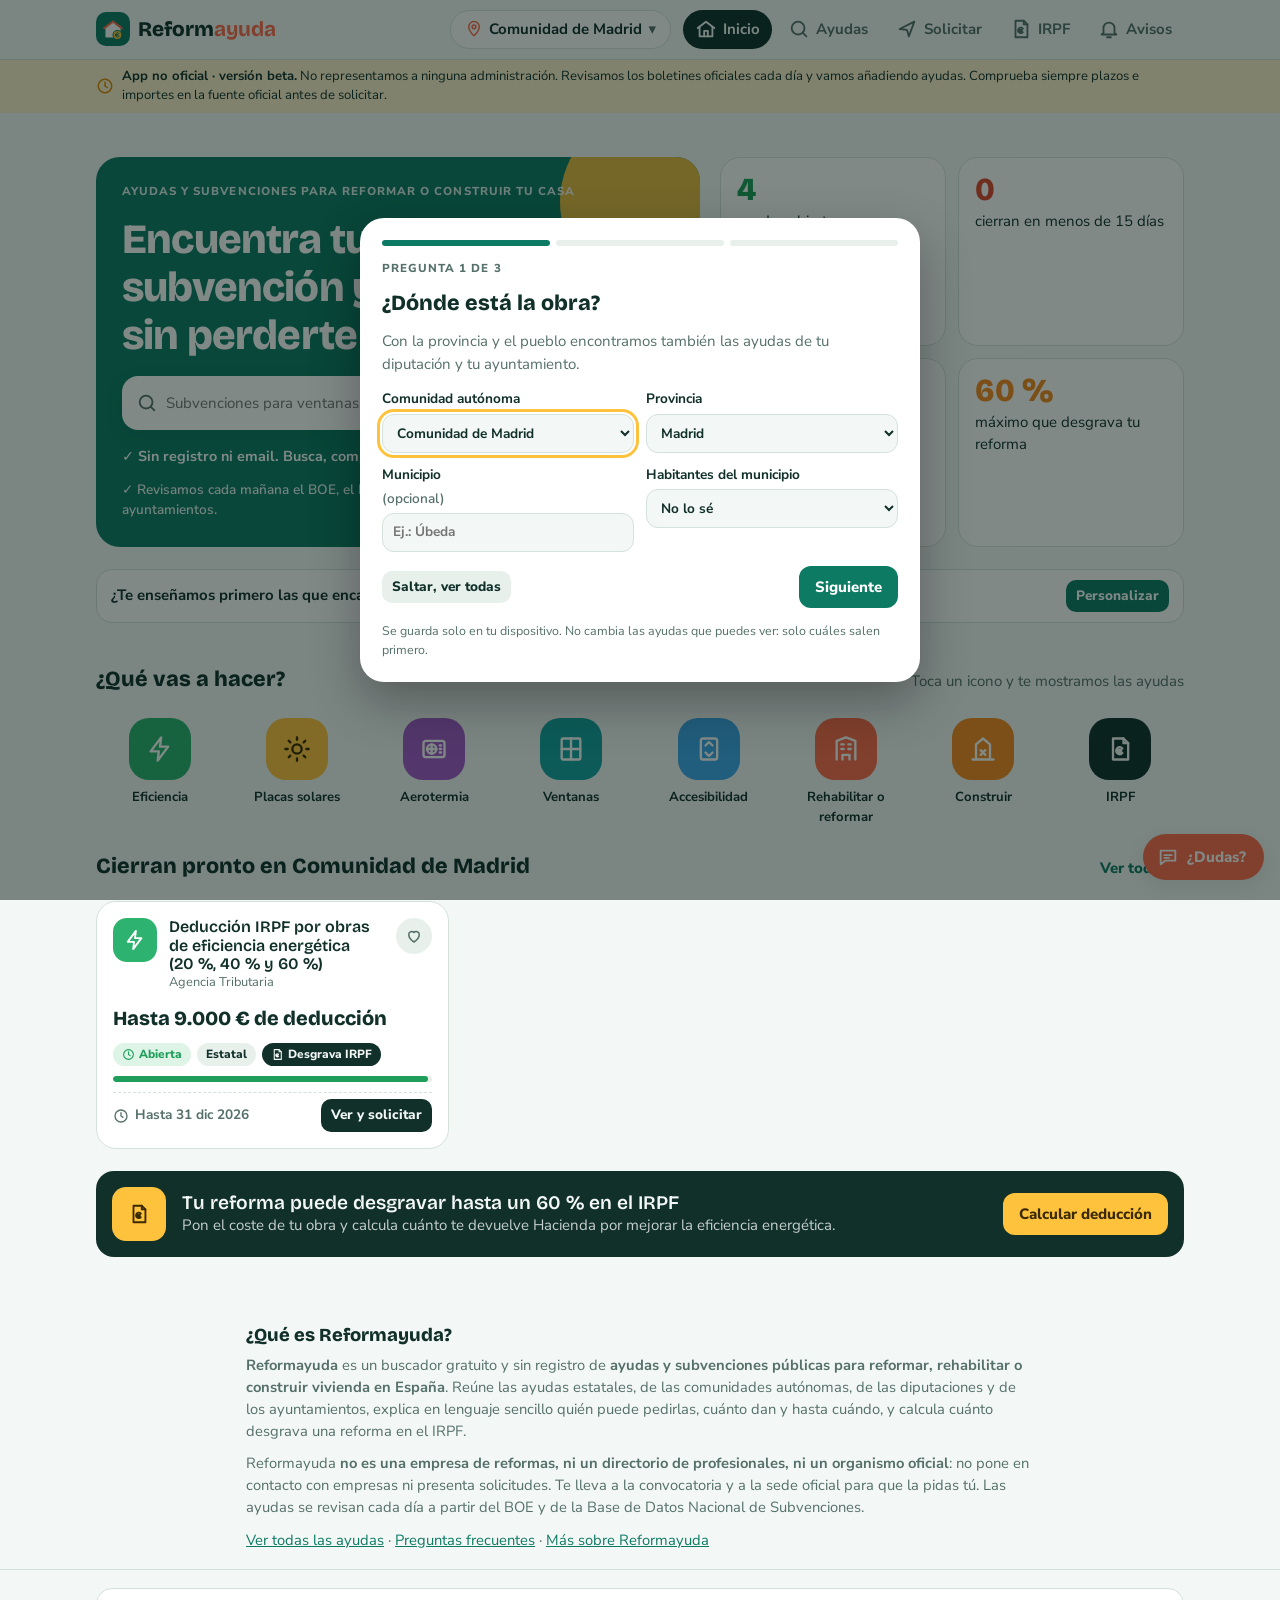
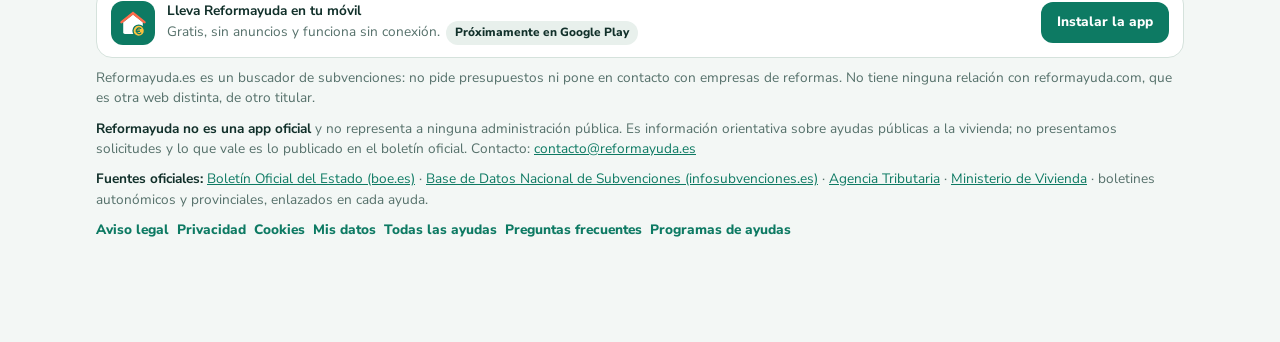
==== commit 92e631fb: "Aclarar que reformayuda.es no tiene relación con reformayuda.com (web, datos estructurados y llms.tx" ====
--- a/web/index.html
+++ b/web/index.html
@@ -21,8 +21,8 @@
 <link rel="icon" href="icons/icon.svg" type="image/svg+xml">
 <link rel="icon" href="icons/icon-96.png" type="image/png" sizes="96x96">
 <script type="application/ld+json">
-[{"@context":"https://schema.org","@type":"WebSite","name":"Reformayuda","alternateName":"Reformayuda.es","url":"https://reformayuda.es/"},
- {"@context":"https://schema.org","@type":"Organization","name":"Reformayuda","url":"https://reformayuda.es/","description":"Reformayuda es un buscador gratuito y sin registro de ayudas y subvenciones públicas para reformar, rehabilitar o construir vivienda en España. No es una empresa de reformas ni un directorio de profesionales.","logo":"https://reformayuda.es/icons/icon-512.png","email":"contacto@reformayuda.es"}]
+[{"@context":"https://schema.org","@type":"WebSite","name":"Reformayuda.es","alternateName":"Reformayuda (reformayuda.es)","url":"https://reformayuda.es/"},
+ {"@context":"https://schema.org","@type":"Organization","name":"Reformayuda","url":"https://reformayuda.es/","description":"Reformayuda es un buscador gratuito y sin registro de ayudas y subvenciones públicas para reformar, rehabilitar o construir vivienda en España. No es una empresa de reformas ni un directorio de profesionales.","disambiguatingDescription":"Buscador de subvenciones públicas para la vivienda en reformayuda.es. No pide presupuestos ni pone en contacto con empresas. No tiene ninguna relación con reformayuda.com, que es otra web distinta, de otro titular.","logo":"https://reformayuda.es/icons/icon-512.png","email":"contacto@reformayuda.es"}]
 </script>
 <link rel="apple-touch-icon" href="icons/apple-touch-icon.png">
 <style>
@@ -464,6 +464,7 @@
     <div style="flex:1;min-width:200px"><b style="color:var(--ink)">Lleva Reformayuda en tu móvil</b><br>Gratis, sin anuncios y funciona sin conexión. <span class="chip" style="margin-left:2px">Próximamente en Google Play</span></div>
     <button class="btn brand" id="btn-install">Instalar la app</button>
   </div>
+  <div style="font-size:.85rem">Reformayuda.es es un buscador de subvenciones: no pide presupuestos ni pone en contacto con empresas de reformas. No tiene ninguna relación con reformayuda.com, que es otra web distinta, de otro titular.</div>
   <div><b style="color:var(--ink)">Reformayuda no es una app oficial</b> y no representa a ninguna administración pública. Es información orientativa sobre ayudas públicas a la vivienda; no presentamos solicitudes y lo que vale es lo publicado en el boletín oficial. Contacto: <a href="mailto:contacto@reformayuda.es">contacto@reformayuda.es</a></div>
   <div><b style="color:var(--ink)">Fuentes oficiales:</b> <a href="https://www.boe.es" target="_blank" rel="noopener">Boletín Oficial del Estado (boe.es)</a> · <a href="https://www.infosubvenciones.es" target="_blank" rel="noopener">Base de Datos Nacional de Subvenciones (infosubvenciones.es)</a> · <a href="https://sede.agenciatributaria.gob.es" target="_blank" rel="noopener">Agencia Tributaria</a> · <a href="https://www.mivau.gob.es" target="_blank" rel="noopener">Ministerio de Vivienda</a> · boletines autonómicos y provinciales, enlazados en cada ayuda.</div>
   <nav class="frow" aria-label="Legal"><button class="linkbtn" data-legal="aviso">Aviso legal</button><button class="linkbtn" data-legal="privacidad">Privacidad</button><button class="linkbtn" data-legal="cookies">Cookies</button><button class="linkbtn" data-go="avisos">Mis datos</button><a class="linkbtn" id="foot-valorar" hidden href="https://play.google.com/store/apps/details?id=es.reformayuda.app" target="_blank" rel="noopener" style="text-decoration:none">Valora la app</a><a class="linkbtn" href="/subvenciones/" style="text-decoration:none">Todas las ayudas</a><a class="linkbtn" href="/preguntas/" style="text-decoration:none">Preguntas frecuentes</a><a class="linkbtn" href="/programas/" style="text-decoration:none">Programas de ayudas</a></nav>
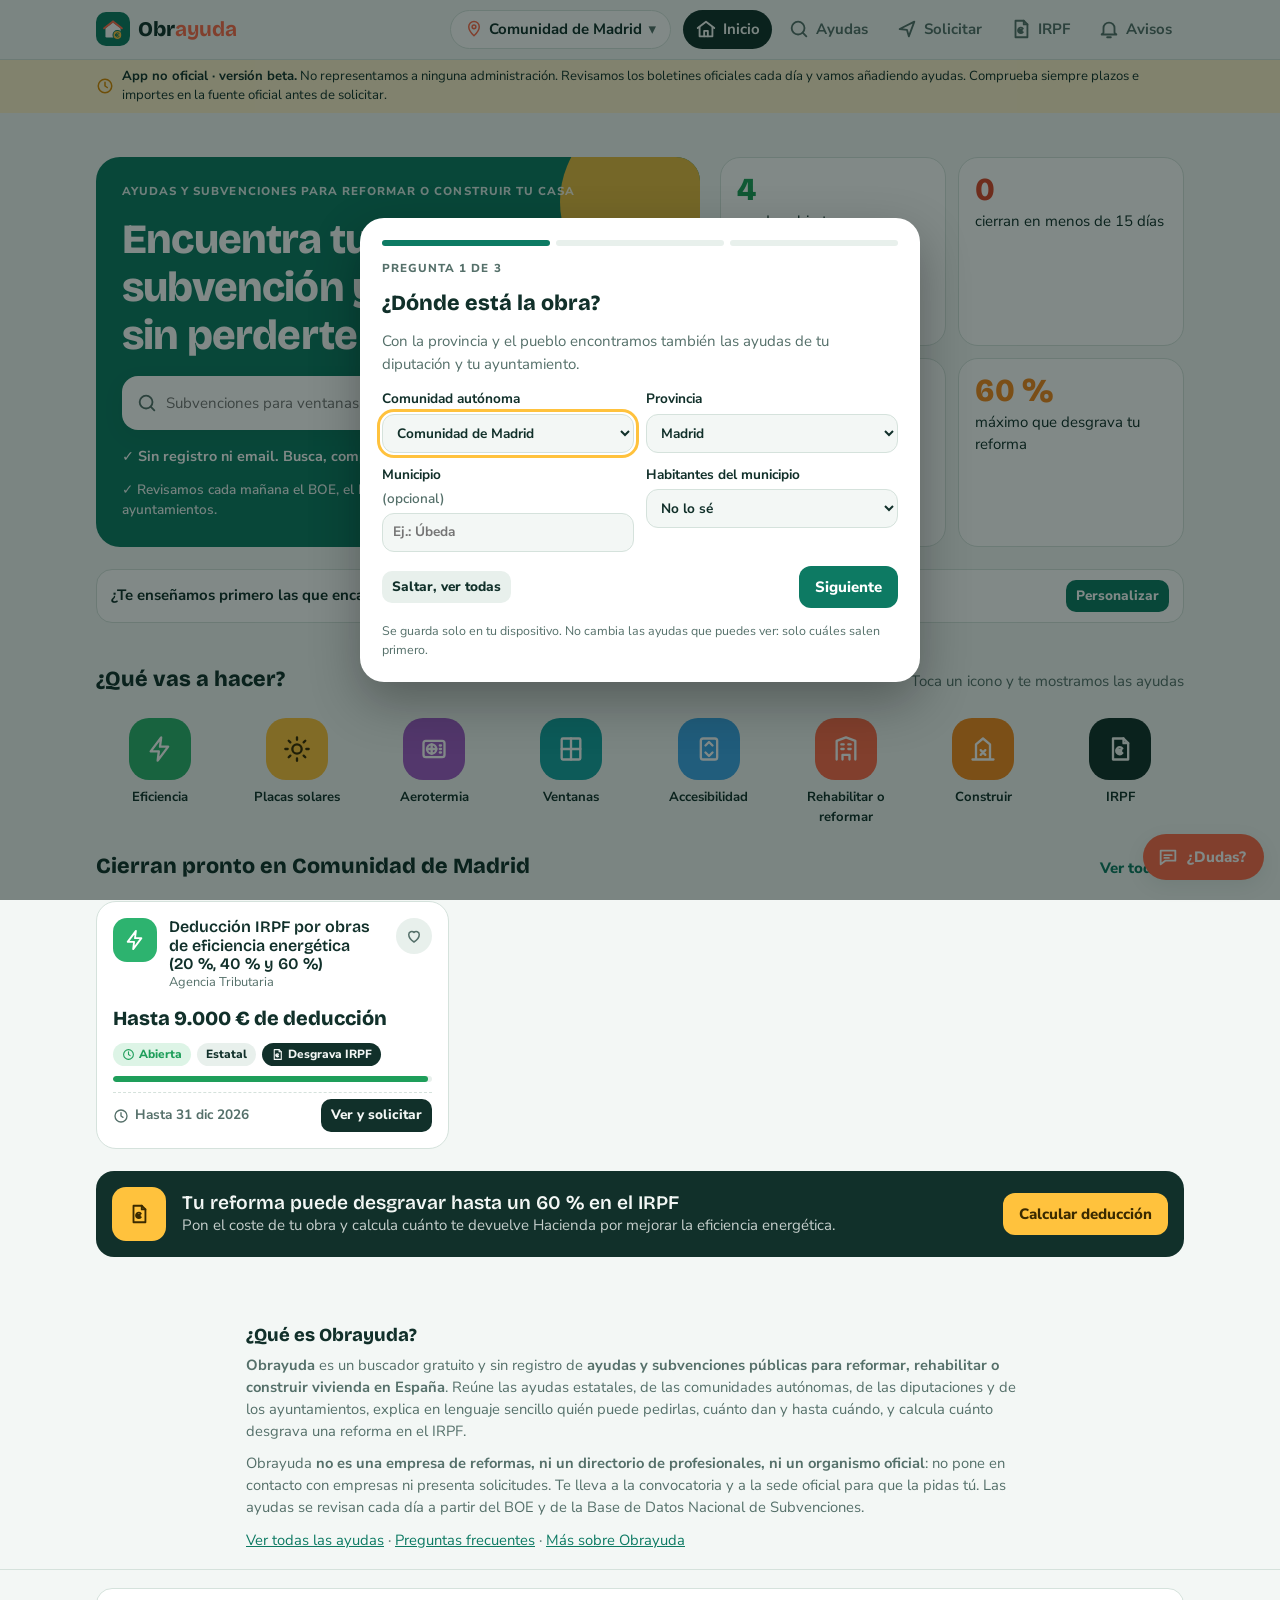
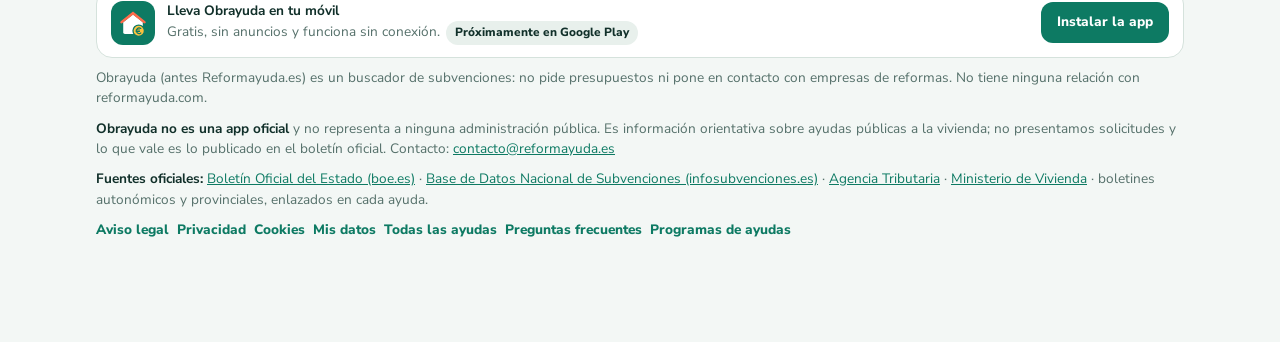
==== commit 99dd7931: "Cambio de nombre a Obrayuda (fase 1: nombre, logotipo y textos) - Reformayuda → Obrayuda en la app, " ====
--- a/web/index.html
+++ b/web/index.html
@@ -7,13 +7,13 @@
 <link rel="canonical" href="https://reformayuda.es/">
 <meta property="og:type" content="website">
 <meta property="og:url" content="https://reformayuda.es/">
-<meta property="og:title" content="Reformayuda · Ayudas y subvenciones para reformar tu casa">
+<meta property="og:title" content="Obrayuda · Ayudas y subvenciones para reformar tu casa">
 <meta property="og:description" content="Encuentra las subvenciones para tu obra, comprueba si cumples los requisitos y calcula cuánto te desgrava en el IRPF. Gratis y sin registro.">
 <meta property="og:image" content="https://reformayuda.es/og.png">
 <meta property="og:locale" content="es_ES">
 <meta name="twitter:card" content="summary_large_image">
 <script type="application/ld+json">
-{"@context":"https://schema.org","@type":"WebApplication","name":"Reformayuda","url":"https://reformayuda.es/","applicationCategory":"FinanceApplication","operatingSystem":"Android, iOS, Web","inLanguage":"es","isAccessibleForFree":true,"offers":{"@type":"Offer","price":"0","priceCurrency":"EUR"},"description":"Buscador de ayudas y subvenciones para reformar, rehabilitar o construir vivienda en España, con calculadora de la deducción del IRPF por eficiencia energética."}
+{"@context":"https://schema.org","@type":"WebApplication","name":"Obrayuda","url":"https://reformayuda.es/","applicationCategory":"FinanceApplication","operatingSystem":"Android, iOS, Web","inLanguage":"es","isAccessibleForFree":true,"offers":{"@type":"Offer","price":"0","priceCurrency":"EUR"},"description":"Buscador de ayudas y subvenciones para reformar, rehabilitar o construir vivienda en España, con calculadora de la deducción del IRPF por eficiencia energética."}
 </script>
 <meta name="theme-color" content="#0D7A63">
 <link rel="manifest" href="manifest.webmanifest">
@@ -21,8 +21,8 @@
 <link rel="icon" href="icons/icon.svg" type="image/svg+xml">
 <link rel="icon" href="icons/icon-96.png" type="image/png" sizes="96x96">
 <script type="application/ld+json">
-[{"@context":"https://schema.org","@type":"WebSite","name":"Reformayuda.es","alternateName":"Reformayuda (reformayuda.es)","url":"https://reformayuda.es/"},
- {"@context":"https://schema.org","@type":"Organization","name":"Reformayuda","url":"https://reformayuda.es/","description":"Reformayuda es un buscador gratuito y sin registro de ayudas y subvenciones públicas para reformar, rehabilitar o construir vivienda en España. No es una empresa de reformas ni un directorio de profesionales.","disambiguatingDescription":"Buscador de subvenciones públicas para la vivienda en reformayuda.es. No pide presupuestos ni pone en contacto con empresas. No tiene ninguna relación con reformayuda.com, que es otra web distinta, de otro titular.","logo":"https://reformayuda.es/icons/icon-512.png","email":"contacto@reformayuda.es"}]
+[{"@context":"https://schema.org","@type":"WebSite","name":"Obrayuda","alternateName":["Obrayuda.es","Reformayuda.es (nombre anterior)"],"url":"https://reformayuda.es/"},
+ {"@context":"https://schema.org","@type":"Organization","name":"Obrayuda","url":"https://reformayuda.es/","description":"Obrayuda es un buscador gratuito y sin registro de ayudas y subvenciones públicas para reformar, rehabilitar o construir vivienda en España. No es una empresa de reformas ni un directorio de profesionales.","disambiguatingDescription":"Buscador de subvenciones públicas para la vivienda, antes llamado Reformayuda.es. No pide presupuestos ni pone en contacto con empresas. No tiene ninguna relación con reformayuda.com, que es otra web distinta, de otro titular.","logo":"https://reformayuda.es/icons/icon-512.png","email":"contacto@reformayuda.es"}]
 </script>
 <link rel="apple-touch-icon" href="icons/apple-touch-icon.png">
 <style>
@@ -32,7 +32,7 @@
 img{max-width:100%}
 [hidden]{display:none!important}
 </style>
-<title>Reformayuda · Ayudas y subvenciones para reformar tu casa</title>
+<title>Obrayuda · Ayudas y subvenciones para reformar tu casa</title>
 <link rel="preload" href="fonts/nunito-sans.woff2" as="font" type="font/woff2" crossorigin>
 <link rel="preload" href="fonts/bricolage-grotesque.woff2" as="font" type="font/woff2" crossorigin>
 <style>
@@ -324,7 +324,7 @@
 
 <header class="top">
   <div class="wrap">
-    <a class="logo" href="#inicio" data-go="inicio"><img src="icons/icon.svg" width="34" height="34" alt="" style="border-radius:10px"><span>Reform<b>ayuda</b></span></a>
+    <a class="logo" href="#inicio" data-go="inicio"><img src="icons/icon.svg" width="34" height="34" alt="" style="border-radius:10px"><span>Obr<b>ayuda</b></span></a>
     <button class="loc" id="loc-btn" title="Dónde está la obra" aria-label="Cambiar dónde está la obra">
       <svg class="ico" style="width:18px;height:18px;color:var(--coral)"><use href="#i-pin"/></svg>
       <span id="loc-label"></span><span aria-hidden="true" class="muted">▾</span>
@@ -453,27 +453,27 @@
 </main>
 
 <section class="que-es wrap" aria-labelledby="que-es-titulo">
-  <h2 id="que-es-titulo">¿Qué es Reformayuda?</h2>
-  <p><b>Reformayuda</b> es un buscador gratuito y sin registro de <b>ayudas y subvenciones públicas para reformar, rehabilitar o construir vivienda en España</b>. Reúne las ayudas estatales, de las comunidades autónomas, de las diputaciones y de los ayuntamientos, explica en lenguaje sencillo quién puede pedirlas, cuánto dan y hasta cuándo, y calcula cuánto desgrava una reforma en el IRPF.</p>
-  <p>Reformayuda <b>no es una empresa de reformas, ni un directorio de profesionales, ni un organismo oficial</b>: no pone en contacto con empresas ni presenta solicitudes. Te lleva a la convocatoria y a la sede oficial para que la pidas tú. Las ayudas se revisan cada día a partir del BOE y de la Base de Datos Nacional de Subvenciones.</p>
-  <p><a href="/subvenciones/">Ver todas las ayudas</a> · <a href="/preguntas/">Preguntas frecuentes</a> · <a href="/que-es-reformayuda/">Más sobre Reformayuda</a></p>
+  <h2 id="que-es-titulo">¿Qué es Obrayuda?</h2>
+  <p><b>Obrayuda</b> es un buscador gratuito y sin registro de <b>ayudas y subvenciones públicas para reformar, rehabilitar o construir vivienda en España</b>. Reúne las ayudas estatales, de las comunidades autónomas, de las diputaciones y de los ayuntamientos, explica en lenguaje sencillo quién puede pedirlas, cuánto dan y hasta cuándo, y calcula cuánto desgrava una reforma en el IRPF.</p>
+  <p>Obrayuda <b>no es una empresa de reformas, ni un directorio de profesionales, ni un organismo oficial</b>: no pone en contacto con empresas ni presenta solicitudes. Te lleva a la convocatoria y a la sede oficial para que la pidas tú. Las ayudas se revisan cada día a partir del BOE y de la Base de Datos Nacional de Subvenciones.</p>
+  <p><a href="/subvenciones/">Ver todas las ayudas</a> · <a href="/preguntas/">Preguntas frecuentes</a> · <a href="/que-es-reformayuda/">Más sobre Obrayuda</a></p>
 </section>
 <footer class="foot"><div class="wrap">
   <div class="app-cta" id="app-cta">
     <img src="icons/icon.svg" width="44" height="44" alt="" style="border-radius:12px;flex:none">
-    <div style="flex:1;min-width:200px"><b style="color:var(--ink)">Lleva Reformayuda en tu móvil</b><br>Gratis, sin anuncios y funciona sin conexión. <span class="chip" style="margin-left:2px">Próximamente en Google Play</span></div>
+    <div style="flex:1;min-width:200px"><b style="color:var(--ink)">Lleva Obrayuda en tu móvil</b><br>Gratis, sin anuncios y funciona sin conexión. <span class="chip" style="margin-left:2px">Próximamente en Google Play</span></div>
     <button class="btn brand" id="btn-install">Instalar la app</button>
   </div>
-  <div style="font-size:.85rem">Reformayuda.es es un buscador de subvenciones: no pide presupuestos ni pone en contacto con empresas de reformas. No tiene ninguna relación con reformayuda.com, que es otra web distinta, de otro titular.</div>
-  <div><b style="color:var(--ink)">Reformayuda no es una app oficial</b> y no representa a ninguna administración pública. Es información orientativa sobre ayudas públicas a la vivienda; no presentamos solicitudes y lo que vale es lo publicado en el boletín oficial. Contacto: <a href="mailto:contacto@reformayuda.es">contacto@reformayuda.es</a></div>
+  <div style="font-size:.85rem">Obrayuda (antes Reformayuda.es) es un buscador de subvenciones: no pide presupuestos ni pone en contacto con empresas de reformas. No tiene ninguna relación con reformayuda.com.</div>
+  <div><b style="color:var(--ink)">Obrayuda no es una app oficial</b> y no representa a ninguna administración pública. Es información orientativa sobre ayudas públicas a la vivienda; no presentamos solicitudes y lo que vale es lo publicado en el boletín oficial. Contacto: <a href="mailto:contacto@reformayuda.es">contacto@reformayuda.es</a></div>
   <div><b style="color:var(--ink)">Fuentes oficiales:</b> <a href="https://www.boe.es" target="_blank" rel="noopener">Boletín Oficial del Estado (boe.es)</a> · <a href="https://www.infosubvenciones.es" target="_blank" rel="noopener">Base de Datos Nacional de Subvenciones (infosubvenciones.es)</a> · <a href="https://sede.agenciatributaria.gob.es" target="_blank" rel="noopener">Agencia Tributaria</a> · <a href="https://www.mivau.gob.es" target="_blank" rel="noopener">Ministerio de Vivienda</a> · boletines autonómicos y provinciales, enlazados en cada ayuda.</div>
   <nav class="frow" aria-label="Legal"><button class="linkbtn" data-legal="aviso">Aviso legal</button><button class="linkbtn" data-legal="privacidad">Privacidad</button><button class="linkbtn" data-legal="cookies">Cookies</button><button class="linkbtn" data-go="avisos">Mis datos</button><a class="linkbtn" id="foot-valorar" hidden href="https://play.google.com/store/apps/details?id=es.reformayuda.app" target="_blank" rel="noopener" style="text-decoration:none">Valora la app</a><a class="linkbtn" href="/subvenciones/" style="text-decoration:none">Todas las ayudas</a><a class="linkbtn" href="/preguntas/" style="text-decoration:none">Preguntas frecuentes</a><a class="linkbtn" href="/programas/" style="text-decoration:none">Programas de ayudas</a></nav>
 </div></footer>
 
-<div class="cookie" id="valorar" hidden role="region" aria-label="Valorar Reformayuda"><div class="in">
-  <b>Reformayuda es gratis y sin anuncios</b>
+<div class="cookie" id="valorar" hidden role="region" aria-label="Valorar Obrayuda"><div class="in">
+  <b>Obrayuda es gratis y sin anuncios</b>
   <p style="font-size:.9rem">Si te está sirviendo, una valoración en Google Play ayuda a que la encuentren más personas que están buscando ayudas. Y si algo no funciona o echas algo en falta, cuéntanoslo.</p>
-  <div class="frow"><a class="btn sm brand" id="val-play" href="https://play.google.com/store/apps/details?id=es.reformayuda.app" target="_blank" rel="noopener">Valorar en Google Play</a><a class="btn sm alt" id="val-mail" href="mailto:contacto@reformayuda.es?subject=Sugerencia%20para%20Reformayuda">Enviar una sugerencia</a><button class="btn sm alt" id="val-no">Ahora no</button></div>
+  <div class="frow"><a class="btn sm brand" id="val-play" href="https://play.google.com/store/apps/details?id=es.reformayuda.app" target="_blank" rel="noopener">Valorar en Google Play</a><a class="btn sm alt" id="val-mail" href="mailto:contacto@reformayuda.es?subject=Sugerencia%20para%20Obrayuda">Enviar una sugerencia</a><button class="btn sm alt" id="val-no">Ahora no</button></div>
 </div></div>
 <div class="cookie" id="cookie" hidden role="region" aria-label="Aviso de cookies"><div class="in">
   <b>Tu privacidad, primero</b>
@@ -484,7 +484,7 @@
 <button class="chat-fab" id="chat-fab" aria-label="Abrir el asistente de dudas"><svg class="ico"><use href="#i-chat"/></svg><span class="lbl">¿Dudas?</span></button>
 <section class="chat" id="chat" hidden aria-label="Asistente de dudas">
   <div class="chat-head"><span class="logo-mark" style="background:var(--sun);color:#3A2A00"><svg class="ico"><use href="#i-chat"/></svg></span>
-    <div><b>Pregunta a Reformayuda</b><div style="font-size:.75rem;opacity:.85">Respuestas orientativas · no sale de tu móvil</div></div>
+    <div><b>Pregunta a Obrayuda</b><div style="font-size:.75rem;opacity:.85">Respuestas orientativas · no sale de tu móvil</div></div>
     <button class="close" id="chat-close" aria-label="Cerrar"><svg class="ico" style="width:16px;height:16px"><use href="#i-x"/></svg></button></div>
   <div class="chat-log" id="chat-log" aria-live="polite"></div>
   <form class="chat-in" id="chat-form"><input id="chat-q" placeholder="Ej.: ¿ayudas para el tejado?" aria-label="Tu pregunta" autocomplete="off"><button class="btn brand" type="submit" aria-label="Enviar"><svg class="ico" style="width:18px;height:18px"><use href="#i-send"/></svg></button></form>
@@ -561,7 +561,7 @@
 }
 function calLinks(a,[label,date,title]){
   const e=encodeURIComponent, end=shiftDate(date,1);
-  const det=`${a.org}\n${a.imp}\nPlazo: ${a.cierra?"hasta "+fdate(a.cierra):a.plazo}\nFuente oficial: ${a.url}\n\nRecordatorio creado con Reformayuda.`;
+  const det=`${a.org}\n${a.imp}\nPlazo: ${a.cierra?"hasta "+fdate(a.cierra):a.plazo}\nFuente oficial: ${a.url}\n\nRecordatorio creado con Obrayuda.`;
   const g=`https://calendar.google.com/calendar/render?action=TEMPLATE&text=${e(title)}&dates=${date.replace(/-/g,"")}/${end.replace(/-/g,"")}&details=${e(det)}`;
   const o=`https://outlook.live.com/calendar/0/deeplink/compose?path=%2Fcalendar%2Faction%2Fcompose&rru=addevent&subject=${e(title)}&startdt=${date}&enddt=${end}&allday=true&body=${e(det)}`;
   return `<div class="doc" style="padding:8px 10px"><div class="name"><b>${label}</b><div class="muted" style="font-size:.8rem">${fdate(date)}</div></div>
@@ -572,10 +572,10 @@
   const ev=calEvents(a); if(!ev.length&&!a.cierra&&status(a).k!=="proxima")return `<div class="box"><h3>No te olvides</h3><p class="muted" style="font-size:.9rem">Esta ayuda no tiene una fecha fija de cierre: ${esc(a.plazo||"consulta la convocatoria")}. Guárdala y te avisaremos si cambia.</p>${favBtn(a)}</div>`;
   if(!ev.length)return "";
   return `<div class="box"><h3>No te olvides del plazo</h3>
-    <div class="frow">${favBtn(a)}<span class="muted" style="font-size:.85rem;flex:1;min-width:180px">${S.favs.has(a.id)?"Te avisaremos al abrir Reformayuda cuando queden 7 días.":"Guárdala y te avisaremos al abrir Reformayuda."}</span></div>
+    <div class="frow">${favBtn(a)}<span class="muted" style="font-size:.85rem;flex:1;min-width:180px">${S.favs.has(a.id)?"Te avisaremos al abrir Obrayuda cuando queden 7 días.":"Guárdala y te avisaremos al abrir Obrayuda."}</span></div>
     <span class="eyebrow" style="margin-top:4px">Añadir a tu calendario</span>
     ${ev.map(x=>calLinks(a,x)).join("")}
-    <p class="muted" style="font-size:.78rem">Se abre tu calendario con el evento ya escrito; solo tienes que guardarlo. Reformayuda no ve tu calendario.</p></div>`;
+    <p class="muted" style="font-size:.78rem">Se abre tu calendario con el evento ya escrito; solo tienes que guardarlo. Obrayuda no ve tu calendario.</p></div>`;
 }
 const favBtn=a=>`<button class="btn ${S.favs.has(a.id)?"alt":"brand"} sm" data-fav="${a.id}" aria-pressed="${S.favs.has(a.id)}">${icon(S.favs.has(a.id)?"check":"bell","ico","width:16px;height:16px")}${S.favs.has(a.id)?"Te avisaremos":"Avisarme"}</button>`;
 
@@ -692,7 +692,7 @@
 document.addEventListener("click",e=>{
   const f=e.target.closest("[data-fav]");
   if(f){const id=f.dataset.fav;S.favs.has(id)?S.favs.delete(id):S.favs.add(id);store.set("favs",[...S.favs]);syncPush();
-    toast(S.favs.has(id)?"Guardada. Te avisaremos al abrir Reformayuda":"Quitada de tus ayudas");render();
+    toast(S.favs.has(id)?"Guardada. Te avisaremos al abrir Obrayuda":"Quitada de tus ayudas");render();
     if(!$("#drawer").hidden&&$("#drawer").dataset.id===id)openDrawer(id);return}
   const o=e.target.closest("[data-open]"); if(o) openDrawer(o.dataset.open);
   const s=e.target.closest("[data-start]"); if(s){closeDrawer();S.wAid=s.dataset.start;S.wStep=0;go("solicitud")}
@@ -721,7 +721,7 @@
      <a class="btn alt" data-oficial href="${a.url}" target="_blank" rel="noopener">${icon("ext","ico","width:18px;height:18px")}Ver fuente oficial</a>
      <button class="btn alt" data-fav="${a.id}" aria-pressed="${S.favs.has(a.id)}">${icon("heart","ico","width:18px;height:18px")}${S.favs.has(a.id)?"Guardada":"Guardar"}</button>
    </div>
-   ${a.revisada?`<p class="muted" style="font-size:.8rem">Revisada por Reformayuda el ${fdate(a.revisada)}. Si ves algún error, escríbenos a <a href="mailto:contacto@reformayuda.es">contacto@reformayuda.es</a>.</p>`:""}`;
+   ${a.revisada?`<p class="muted" style="font-size:.8rem">Revisada por Obrayuda el ${fdate(a.revisada)}. Si ves algún error, escríbenos a <a href="mailto:contacto@reformayuda.es">contacto@reformayuda.es</a>.</p>`:""}`;
   d.hidden=false;$("#scrim").hidden=false;$("#d-close").focus();
   $("#d-close").onclick=closeDrawer;
 }
@@ -868,7 +868,7 @@
      <pre class="sum" id="w-sum">${esc(sum)}</pre>
      <div class="frow"><button class="btn alt" id="w-copy">${icon("copy","ico","width:18px;height:18px")}Copiar resumen</button>
        <a class="btn brand" id="w-sede" data-oficial href="${a.sede||a.url}" target="_blank" rel="noopener">${icon("ext","ico","width:18px;height:18px")}Ir a la sede oficial</a></div>
-     <p class="muted" style="font-size:.85rem">Reformayuda no presenta la solicitud ni actúa en tu nombre. Te lo dejamos todo preparado y te llevamos a la sede del organismo; allí te identificas como te pida y la envías tú.</p>`;
+     <p class="muted" style="font-size:.85rem">Obrayuda no presenta la solicitud ni actúa en tu nombre. Te lo dejamos todo preparado y te llevamos a la sede del organismo; allí te identificas como te pida y la envías tú.</p>`;
     $("#w-copy").onclick=()=>{navigator.clipboard?.writeText(sum).then(()=>toast("Resumen copiado"),()=>{const r=document.createRange();r.selectNodeContents($("#w-sum"));getSelection().removeAllRanges();getSelection().addRange(r);toast("Selecciona y copia el texto")})};
   }
   body.insertAdjacentHTML("beforeend",`<div class="frow" style="justify-content:space-between;margin-top:6px">
@@ -957,7 +957,7 @@
 function renderPrivacy(){
   const nW=Object.values(S.wiz).filter(w=>Object.keys(w.req||{}).length||Object.keys(w.docs||{}).length||false).length;
   $("#privacy-box").innerHTML=`<h2 id="mis-datos">Mis datos</h2>
-   <p class="muted" style="font-size:.88rem">Reformayuda no tiene cuentas ni pide tu email. Todo se guarda solo en este dispositivo. Si activas las notificaciones, guardamos solo tu zona, tipos de obra y ayudas guardadas para enviártelas, y lo borramos al desactivarlas.</p>
+   <p class="muted" style="font-size:.88rem">Obrayuda no tiene cuentas ni pide tu email. Todo se guarda solo en este dispositivo. Si activas las notificaciones, guardamos solo tu zona, tipos de obra y ayudas guardadas para enviártelas, y lo borramos al desactivarlas.</p>
    <div class="kv"><span class="muted">Ayudas guardadas</span><b>${S.favs.size}</b></div>
    <div class="kv"><span class="muted">Solicitudes en preparación</span><b>${nW}</b></div>
    <div class="kv"><span class="muted">Cálculo del IRPF</span><b>${S.obra.coste?eur(S.obra.coste):"Vacío"}</b></div>
@@ -966,7 +966,7 @@
      <button class="btn sm danger" id="pd-all">${icon("trash","ico","width:16px;height:16px")}Borrar todo</button>
    </div>
    <div id="pd-confirm"></div>
-   <p class="muted" style="font-size:.8rem">«Borrar todo» lo elimina de este dispositivo al momento. Si usas Reformayuda en otro móvil, bórralo también allí. <button class="linkbtn" data-legal="privacidad">Política de privacidad</button></p>`;
+   <p class="muted" style="font-size:.8rem">«Borrar todo» lo elimina de este dispositivo al momento. Si usas Obrayuda en otro móvil, bórralo también allí. <button class="linkbtn" data-legal="privacidad">Política de privacidad</button></p>`;
   $("#pd-copy").onclick=()=>{const t=JSON.stringify({zona:{comunidad:S.ccaa,provincia:S.prov,municipio:S.muni,habitantes:S.hab},guardadas:[...S.favs],solicitudes:S.wiz,obra:S.obra,perfil:S.perfil,avisos:S.alerts,cookies:S.consent},null,2);
     navigator.clipboard?.writeText(t).then(()=>toast("Tus datos están copiados"),()=>toast("Tu navegador no deja copiar"))};
   $("#pd-all").onclick=()=>askDelete("all");
@@ -994,27 +994,27 @@
 const PH=t=>`<span class="ph">[${t}]</span>`;
 const LEGAL={
  aviso:`<span class="eyebrow">Última actualización: 25 de octubre de 2026</span><h2>Aviso legal</h2>
-  <h3>Quién está detrás</h3><p>Titular: Luis Eduardo Masdeu Cano, persona física. Contacto: <a href="mailto:contacto@reformayuda.es">contacto@reformayuda.es</a>. Reformayuda es un proyecto personal, gratuito y sin actividad comercial ni publicidad.</p>
-  <h3>Qué es Reformayuda</h3><p>Una herramienta gratuita con información orientativa sobre ayudas públicas para reformar o construir vivienda, y utilidades para preparar la solicitud y calcular deducciones. Reformayuda no es una administración pública ni está vinculada a ninguna, no presenta solicitudes y no actúa como representante del usuario.</p>
+  <h3>Quién está detrás</h3><p>Titular: Luis Eduardo Masdeu Cano, persona física. Contacto: <a href="mailto:contacto@reformayuda.es">contacto@reformayuda.es</a>. Obrayuda es un proyecto personal, gratuito y sin actividad comercial ni publicidad.</p>
+  <h3>Qué es Obrayuda</h3><p>Una herramienta gratuita con información orientativa sobre ayudas públicas para reformar o construir vivienda, y utilidades para preparar la solicitud y calcular deducciones. Obrayuda no es una administración pública ni está vinculada a ninguna, no presenta solicitudes y no actúa como representante del usuario.</p>
   <h3>Exactitud de la información</h3><p>Recogemos los datos de fuentes oficiales (BOE, Base de Datos Nacional de Subvenciones, boletines autonómicos y provinciales, Agencia Tributaria) y los revisamos a menudo, pero pueden tener errores o cambiar. Lo que vale siempre es el texto publicado en el boletín oficial. Los cálculos del IRPF son estimaciones y no son asesoramiento fiscal ni jurídico.</p>
   <h3>Enlaces</h3><p>Enlazamos a sedes y boletines oficiales. No respondemos de su contenido ni de su disponibilidad.</p>
-  <h3>Propiedad intelectual</h3><p>La marca, el diseño y el código de Reformayuda son de su titular. Las normas y actos oficiales que citamos no están protegidos por derechos de autor (art. 13 de la Ley de Propiedad Intelectual).</p>
+  <h3>Propiedad intelectual</h3><p>La marca, el diseño y el código de Obrayuda son de su titular. Las normas y actos oficiales que citamos no están protegidos por derechos de autor (art. 13 de la Ley de Propiedad Intelectual).</p>
   <h3>Ley aplicable</h3><p>Ley española. Si eres consumidor, son competentes los juzgados de tu domicilio.</p>`,
  privacidad:`<span class="eyebrow">Última actualización: 6 de noviembre de 2026</span><h2>Política de privacidad</h2>
-  <p><b>Resumen: Reformayuda no te pide ningún dato personal.</b> No hay registro, ni cuentas, ni email. Lo que haces en la app se queda en tu dispositivo y a nosotros no nos llega, salvo lo mínimo para enviarte notificaciones si decides activarlas.</p>
+  <p><b>Resumen: Obrayuda no te pide ningún dato personal.</b> No hay registro, ni cuentas, ni email. Lo que haces en la app se queda en tu dispositivo y a nosotros no nos llega, salvo lo mínimo para enviarte notificaciones si decides activarlas.</p>
   <h3>1. Responsable</h3><p>Luis Eduardo Masdeu Cano, persona física. Contacto: <a href="mailto:contacto@reformayuda.es">contacto@reformayuda.es</a>.</p>
   <h3>2. Qué datos se guardan y dónde</h3><ul>
    <li><b>En tu dispositivo, nunca en nuestros servidores:</b> la ubicación de la obra, las respuestas del test (incluida tu franja de edad si la das), las ayudas guardadas, los requisitos y documentos que marcas y el cálculo del IRPF.</li>
-   <li><b>Solo si activas las notificaciones:</b> guardamos en Google Firebase, con servidores en la Unión Europea, el identificador de notificaciones que tu móvil genera para Reformayuda, tu comunidad y provincia, los tipos de obra que elegiste y los códigos de las ayudas que guardas. Sirve únicamente para enviarte avisos de ayudas nuevas en tu zona y de plazos. No incluye tu nombre, email ni teléfono. Base legal: tu consentimiento (art. 6.1.a RGPD). Se borra en el momento en que desactivas las notificaciones o pulsas «Borrar todo», y si el identificador deja de ser válido. Google Ireland actúa como encargado del tratamiento.</li>
+   <li><b>Solo si activas las notificaciones:</b> guardamos en Google Firebase, con servidores en la Unión Europea, el identificador de notificaciones que tu móvil genera para Obrayuda, tu comunidad y provincia, los tipos de obra que elegiste y los códigos de las ayudas que guardas. Sirve únicamente para enviarte avisos de ayudas nuevas en tu zona y de plazos. No incluye tu nombre, email ni teléfono. Base legal: tu consentimiento (art. 6.1.a RGPD). Se borra en el momento en que desactivas las notificaciones o pulsas «Borrar todo», y si el identificador deja de ser válido. Google Ireland actúa como encargado del tratamiento.</li>
    <li><b>Solo si aceptas la medición anónima:</b> cuando entras, buscas, abres una ayuda, vas a una sede oficial o usas el asistente, sumamos 1 a un contador del día en Google Firebase (servidores en la Unión Europea). No enviamos ningún identificador tuyo ni guardamos nada que permita saber quién eres: solo totales por día. Base legal: tu consentimiento; puedes retirarlo en «Cookies».</li>
    <li><b>Nada más.</b> No pedimos nombre, NIF, dirección, teléfono ni email, y no recibimos ni almacenamos archivos.</li></ul>
-  <h3>3. Datos técnicos</h3><p>Como cualquier web, el servidor que aloja Reformayuda recibe tu dirección IP para poder enviarte la página. No la usamos para identificarte ni para crear perfiles. Si tu proveedor de alojamiento guarda registros, se borran en un plazo máximo de 30 días.</p>
+  <h3>3. Datos técnicos</h3><p>Como cualquier web, el servidor que aloja Obrayuda recibe tu dirección IP para poder enviarte la página. No la usamos para identificarte ni para crear perfiles. Si tu proveedor de alojamiento guarda registros, se borran en un plazo máximo de 30 días.</p>
   <h3>4. Recursos de terceros</h3><p>Las tipografías, los iconos y los datos se sirven desde nuestra propia web. Solo si activas las notificaciones o aceptas la medición anónima se conecta con el servicio Google Firebase, necesario para enviarlas o para sumar los contadores.</p>
-  <h3>5. Enlaces a sedes oficiales</h3><p>Cuando vas a la sede de un organismo para presentar la solicitud, sales de Reformayuda. Allí se aplica la política de privacidad de ese organismo.</p>
+  <h3>5. Enlaces a sedes oficiales</h3><p>Cuando vas a la sede de un organismo para presentar la solicitud, sales de Obrayuda. Allí se aplica la política de privacidad de ese organismo.</p>
   <h3>6. Tus derechos</h3><p>Como todo está en tu dispositivo, tú controlas tus datos: puedes verlos, copiarlos o borrarlos desde «Mis datos». Para cualquier duda, escríbenos a <a href="mailto:contacto@reformayuda.es">contacto@reformayuda.es</a>. También puedes reclamar ante la Agencia Española de Protección de Datos (<a href="https://www.aepd.es" target="_blank" rel="noopener">aepd.es</a>).</p>
   <h3>7. Cambios</h3><p>Si en el futuro añadimos algo que necesite datos personales (por ejemplo, avisos por email), será opcional, te lo pediremos de forma expresa y actualizaremos esta política antes.</p>`,
  cookies:`<span class="eyebrow">Última actualización: 6 de noviembre de 2026</span><h2>Política de cookies</h2>
-  <p>Reformayuda no usa cookies de publicidad ni de seguimiento. Usamos almacenamiento local de tu navegador, de primera parte y técnico, para que la app funcione. Según el art. 22.2 de la LSSI no necesita consentimiento, pero te lo explicamos:</p>
+  <p>Obrayuda no usa cookies de publicidad ni de seguimiento. Usamos almacenamiento local de tu navegador, de primera parte y técnico, para que la app funcione. Según el art. 22.2 de la LSSI no necesita consentimiento, pero te lo explicamos:</p>
   <div class="tbl-wrap"><table><thead><tr><th>Nombre</th><th>Para qué</th><th>Duración</th></tr></thead><tbody>
    <tr><td>rfm_ccaa, rfm_loc</td><td>Recordar dónde está tu obra (comunidad, provincia, municipio y tamaño)</td><td>Hasta que lo borres</td></tr>
    <tr><td>rfm_favs</td><td>Ayudas guardadas</td><td>Hasta que lo borres</td></tr>
@@ -1106,7 +1106,7 @@
     const i=match(t); if(i>=0)answer(i);
     else addMsg("bot","<p>Esa todavía no la sé. Prueba con otras palabras o elige un tema:</p>"+topics());
   },250)}
-function openChat(){$("#chat").hidden=false;$("#chat-fab").hidden=true;if(!chatLog.children.length)addMsg("bot","<p>¡Hola! Soy el asistente de Reformayuda. Te explico las ayudas, los plazos y el IRPF en sencillo, para tu piso, tu casa, tu casa de campo o tu comunidad de vecinos.</p><p>Escribe tu duda o elige un tema:</p>"+topics());$("#chat-q").focus()}
+function openChat(){$("#chat").hidden=false;$("#chat-fab").hidden=true;if(!chatLog.children.length)addMsg("bot","<p>¡Hola! Soy el asistente de Obrayuda. Te explico las ayudas, los plazos y el IRPF en sencillo, para tu piso, tu casa, tu casa de campo o tu comunidad de vecinos.</p><p>Escribe tu duda o elige un tema:</p>"+topics());$("#chat-q").focus()}
 function closeChat(){$("#chat").hidden=true;$("#chat-fab").hidden=false}
 $("#chat-fab").onclick=openChat; $("#chat-close").onclick=closeChat;
 $("#chat-form").onsubmit=e=>{e.preventDefault();const t=$("#chat-q").value.trim();if(!t)return;$("#chat-q").value="";ask(t)};
@@ -1163,7 +1163,7 @@
 const pushSoportado=()=>"serviceWorker" in navigator&&"PushManager" in window&&"Notification" in window;
 // Navegador integrado de la app de Google u otras apps (WebView): las notificaciones no se muestran bien.
 const enNavegadorIntegrado=()=>/android/i.test(navigator.userAgent)&&/GSA\/|; wv\)|FBAN|FBAV|Instagram/.test(navigator.userAgent);
-const AVISO_INTEGRADO=`Estás viendo Reformayuda dentro de otra app. Para recibir notificaciones, ábrela en <b>Chrome</b>: toca <b>⋮</b> arriba y elige <b>«Abrir en Chrome»</b>, o escribe reformayuda.es en Chrome.`;
+const AVISO_INTEGRADO=`Estás viendo Obrayuda dentro de otra app. Para recibir notificaciones, ábrela en <b>Chrome</b>: toca <b>⋮</b> arriba y elige <b>«Abrir en Chrome»</b>, o escribe reformayuda.es en Chrome.`;
 let fbCargado=null;
 function cargarScript(src){return new Promise((ok,ko)=>{const s=document.createElement("script");s.src=src;s.onload=ok;s.onerror=ko;document.head.appendChild(s)})}
 function cargarFirebase(){
@@ -1180,7 +1180,7 @@
 async function activarPush(){
   if(!pushSoportado()){toast(esIOS()?"En iPhone, primero instala la app en tu pantalla de inicio":"Tu navegador no permite notificaciones");return false}
   if(esIOS()&&!enApp()){abrirAyudaIOS();return false}
-  if(enNavegadorIntegrado()){toast("Abre Reformayuda en Chrome para recibir notificaciones: ⋮ → «Abrir en Chrome».");return false}
+  if(enNavegadorIntegrado()){toast("Abre Obrayuda en Chrome para recibir notificaciones: ⋮ → «Abrir en Chrome».");return false}
   const perm=await Notification.requestPermission();
   if(perm!=="granted"){toast("Sin permiso no podemos avisarte. Puedes activarlo en los ajustes del móvil.");return false}
   try{
@@ -1223,8 +1223,8 @@
 function abrirAyudaIOS(){
   const d=$("#drawer");d.dataset.id="";
   d.innerHTML=`<button class="btn alt sm close" id="d-close">${icon("x","ico","width:16px;height:16px")}Cerrar</button>
-   <h2>Avisos en iPhone</h2><p>En iPhone, las notificaciones solo funcionan si Reformayuda está instalada en la pantalla de inicio:</p>
-   <ol class="steps"><li><span>Abre reformayuda.es en <b>Safari</b>.</span></li><li><span>Toca <b>Compartir</b> y elige <b>«Añadir a pantalla de inicio»</b>.</span></li><li><span>Abre Reformayuda desde el icono y activa los avisos.</span></li></ol>`;
+   <h2>Avisos en iPhone</h2><p>En iPhone, las notificaciones solo funcionan si Obrayuda está instalada en la pantalla de inicio:</p>
+   <ol class="steps"><li><span>Abre reformayuda.es en <b>Safari</b>.</span></li><li><span>Toca <b>Compartir</b> y elige <b>«Añadir a pantalla de inicio»</b>.</span></li><li><span>Abre Obrayuda desde el icono y activa los avisos.</span></li></ol>`;
   d.hidden=false;$("#scrim").hidden=false;$("#d-close").onclick=closeDrawer;
 }
 function renderPushCta(){
@@ -1245,7 +1245,7 @@
   const el=$("#avisos-box"); if(!el)return;
   const st=pushEstado(), push=pushListo()&&(pushSoportado()||esIOS());
   el.innerHTML=`<h2>Avisos</h2>
-   <p class="muted" style="font-size:.85rem">Te avisamos al abrir Reformayuda${push?" y, si activas las notificaciones, también con el móvil bloqueado":""}. Sin email ni cuenta.</p>
+   <p class="muted" style="font-size:.85rem">Te avisamos al abrir Obrayuda${push?" y, si activas las notificaciones, también con el móvil bloqueado":""}. Sin email ni cuenta.</p>
    <label class="toggle"><span>Ayudas nuevas en ${esc(locShort())}</span><input type="checkbox" class="sw" id="al-nuevas" ${S.alerts.nuevas?"checked":""}></label>
    <label class="toggle"><span>Mis ayudas guardadas: cuando abran y cuando queden 7 días o 1 día para el cierre</span><input type="checkbox" class="sw" id="al-plazos" ${S.alerts.plazos?"checked":""}></label>
    ${push?`<label class="toggle"><span><b>Notificaciones en el móvil</b><br><span class="muted" style="font-size:.85rem">${st.activo?`Activadas para ${esc(locLong())}`:"Desactivadas"}</span></span><input type="checkbox" class="sw" id="push-on" ${st.activo?"checked":""}></label>
@@ -1261,7 +1261,7 @@
 async function probarNotificacion(){
   try{
     const reg=await navigator.serviceWorker.ready;
-    await reg.showNotification("Prueba de Reformayuda",{body:"Si ves esto, las notificaciones funcionan en tu móvil.",icon:"icons/icon-192.png",badge:"icons/icon-monochrome-512.png",tag:"prueba-local"});
+    await reg.showNotification("Prueba de Obrayuda",{body:"Si ves esto, las notificaciones funcionan en tu móvil.",icon:"icons/icon-192.png",badge:"icons/icon-monochrome-512.png",tag:"prueba-local"});
     toast(/android/i.test(navigator.userAgent)?enNavegadorIntegrado()?"Estás dentro de otra app: abre reformayuda.es en Chrome (⋮ → «Abrir en Chrome») y vuelve a probar.":"Notificación de prueba enviada. Si no la ves: en Chrome toca el icono junto a la dirección → Permisos → Notificaciones → ↗ y activa «Mostrar notificaciones».":"Notificación de prueba enviada. Si no la ves, revisa que tu sistema permita las notificaciones del navegador.");
   }catch(e){toast("Tu móvil no ha dejado mostrar la notificación. Revisa los permisos de Chrome para reformayuda.es.")}
 }
@@ -1310,7 +1310,7 @@
   const tit={ios:"iPhone o iPad",android:"Android",pc:"Ordenador"};
   const d=$("#drawer");d.dataset.id="";
   d.innerHTML=`<button class="btn alt sm close" id="d-close">${icon("x","ico","width:16px;height:16px")}Cerrar</button>
-   <span class="eyebrow">Gratis y sin registro</span><h2>Instala Reformayuda</h2>
+   <span class="eyebrow">Gratis y sin registro</span><h2>Instala Obrayuda</h2>
    <p class="muted">Se instala como cualquier app, ocupa muy poco y funciona aunque no tengas conexión.</p>
    ${orden.map((k,i)=>`<div class="box"${i?' style="opacity:.85"':''}><h3>${tit[k]}</h3><ol class="steps">${pasos[k].map(t=>`<li><span>${t}</span></li>`).join("")}</ol></div>`).join("")}
    <p class="muted" style="font-size:.85rem">Muy pronto también en Google Play.</p>`;
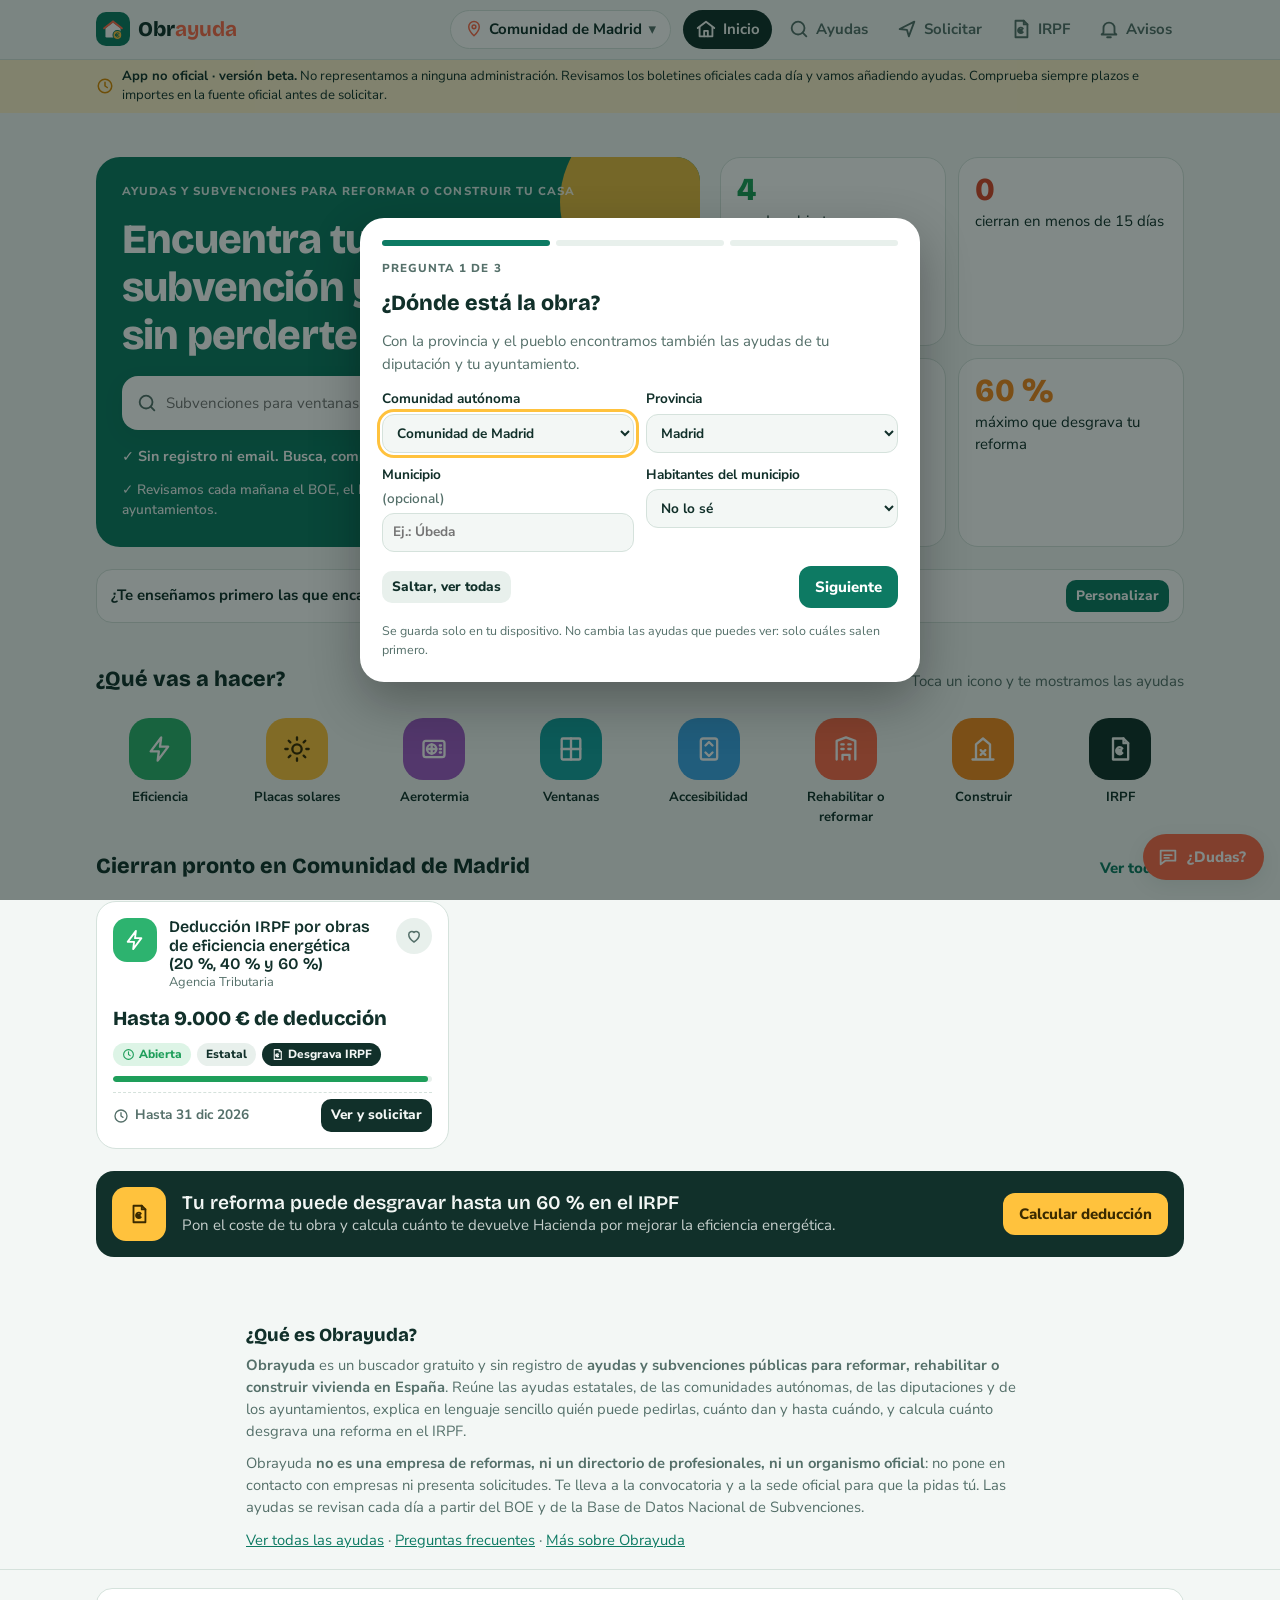
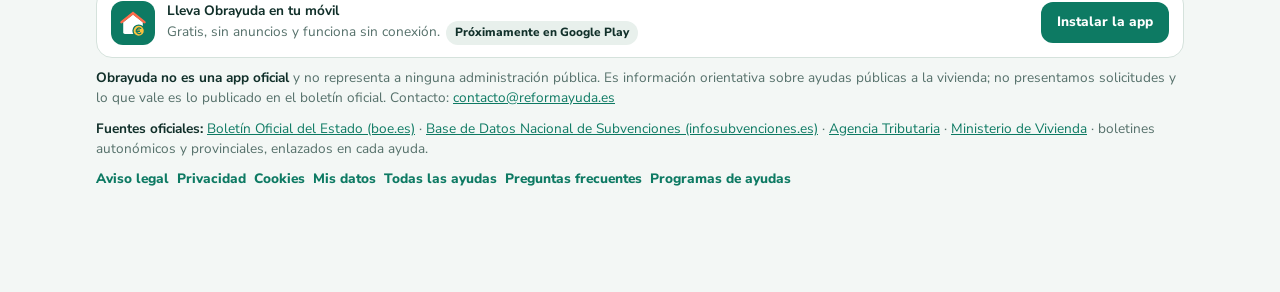
==== commit bc7b0f62: "Quitar las menciones al nombre anterior y a reformayuda.com Co-Authored-By: Claude Opus 5.5 <noreply" ====
--- a/web/index.html
+++ b/web/index.html
@@ -21,8 +21,8 @@
 <link rel="icon" href="icons/icon.svg" type="image/svg+xml">
 <link rel="icon" href="icons/icon-96.png" type="image/png" sizes="96x96">
 <script type="application/ld+json">
-[{"@context":"https://schema.org","@type":"WebSite","name":"Obrayuda","alternateName":["Obrayuda.es","Reformayuda.es (nombre anterior)"],"url":"https://reformayuda.es/"},
- {"@context":"https://schema.org","@type":"Organization","name":"Obrayuda","url":"https://reformayuda.es/","description":"Obrayuda es un buscador gratuito y sin registro de ayudas y subvenciones públicas para reformar, rehabilitar o construir vivienda en España. No es una empresa de reformas ni un directorio de profesionales.","disambiguatingDescription":"Buscador de subvenciones públicas para la vivienda, antes llamado Reformayuda.es. No pide presupuestos ni pone en contacto con empresas. No tiene ninguna relación con reformayuda.com, que es otra web distinta, de otro titular.","logo":"https://reformayuda.es/icons/icon-512.png","email":"contacto@reformayuda.es"}]
+[{"@context":"https://schema.org","@type":"WebSite","name":"Obrayuda","alternateName":"Obrayuda.es","url":"https://reformayuda.es/"},
+ {"@context":"https://schema.org","@type":"Organization","name":"Obrayuda","url":"https://reformayuda.es/","description":"Obrayuda es un buscador gratuito y sin registro de ayudas y subvenciones públicas para reformar, rehabilitar o construir vivienda en España. No es una empresa de reformas ni un directorio de profesionales.","logo":"https://reformayuda.es/icons/icon-512.png","email":"contacto@reformayuda.es"}]
 </script>
 <link rel="apple-touch-icon" href="icons/apple-touch-icon.png">
 <style>
@@ -464,7 +464,6 @@
     <div style="flex:1;min-width:200px"><b style="color:var(--ink)">Lleva Obrayuda en tu móvil</b><br>Gratis, sin anuncios y funciona sin conexión. <span class="chip" style="margin-left:2px">Próximamente en Google Play</span></div>
     <button class="btn brand" id="btn-install">Instalar la app</button>
   </div>
-  <div style="font-size:.85rem">Obrayuda (antes Reformayuda.es) es un buscador de subvenciones: no pide presupuestos ni pone en contacto con empresas de reformas. No tiene ninguna relación con reformayuda.com.</div>
   <div><b style="color:var(--ink)">Obrayuda no es una app oficial</b> y no representa a ninguna administración pública. Es información orientativa sobre ayudas públicas a la vivienda; no presentamos solicitudes y lo que vale es lo publicado en el boletín oficial. Contacto: <a href="mailto:contacto@reformayuda.es">contacto@reformayuda.es</a></div>
   <div><b style="color:var(--ink)">Fuentes oficiales:</b> <a href="https://www.boe.es" target="_blank" rel="noopener">Boletín Oficial del Estado (boe.es)</a> · <a href="https://www.infosubvenciones.es" target="_blank" rel="noopener">Base de Datos Nacional de Subvenciones (infosubvenciones.es)</a> · <a href="https://sede.agenciatributaria.gob.es" target="_blank" rel="noopener">Agencia Tributaria</a> · <a href="https://www.mivau.gob.es" target="_blank" rel="noopener">Ministerio de Vivienda</a> · boletines autonómicos y provinciales, enlazados en cada ayuda.</div>
   <nav class="frow" aria-label="Legal"><button class="linkbtn" data-legal="aviso">Aviso legal</button><button class="linkbtn" data-legal="privacidad">Privacidad</button><button class="linkbtn" data-legal="cookies">Cookies</button><button class="linkbtn" data-go="avisos">Mis datos</button><a class="linkbtn" id="foot-valorar" hidden href="https://play.google.com/store/apps/details?id=es.reformayuda.app" target="_blank" rel="noopener" style="text-decoration:none">Valora la app</a><a class="linkbtn" href="/subvenciones/" style="text-decoration:none">Todas las ayudas</a><a class="linkbtn" href="/preguntas/" style="text-decoration:none">Preguntas frecuentes</a><a class="linkbtn" href="/programas/" style="text-decoration:none">Programas de ayudas</a></nav>
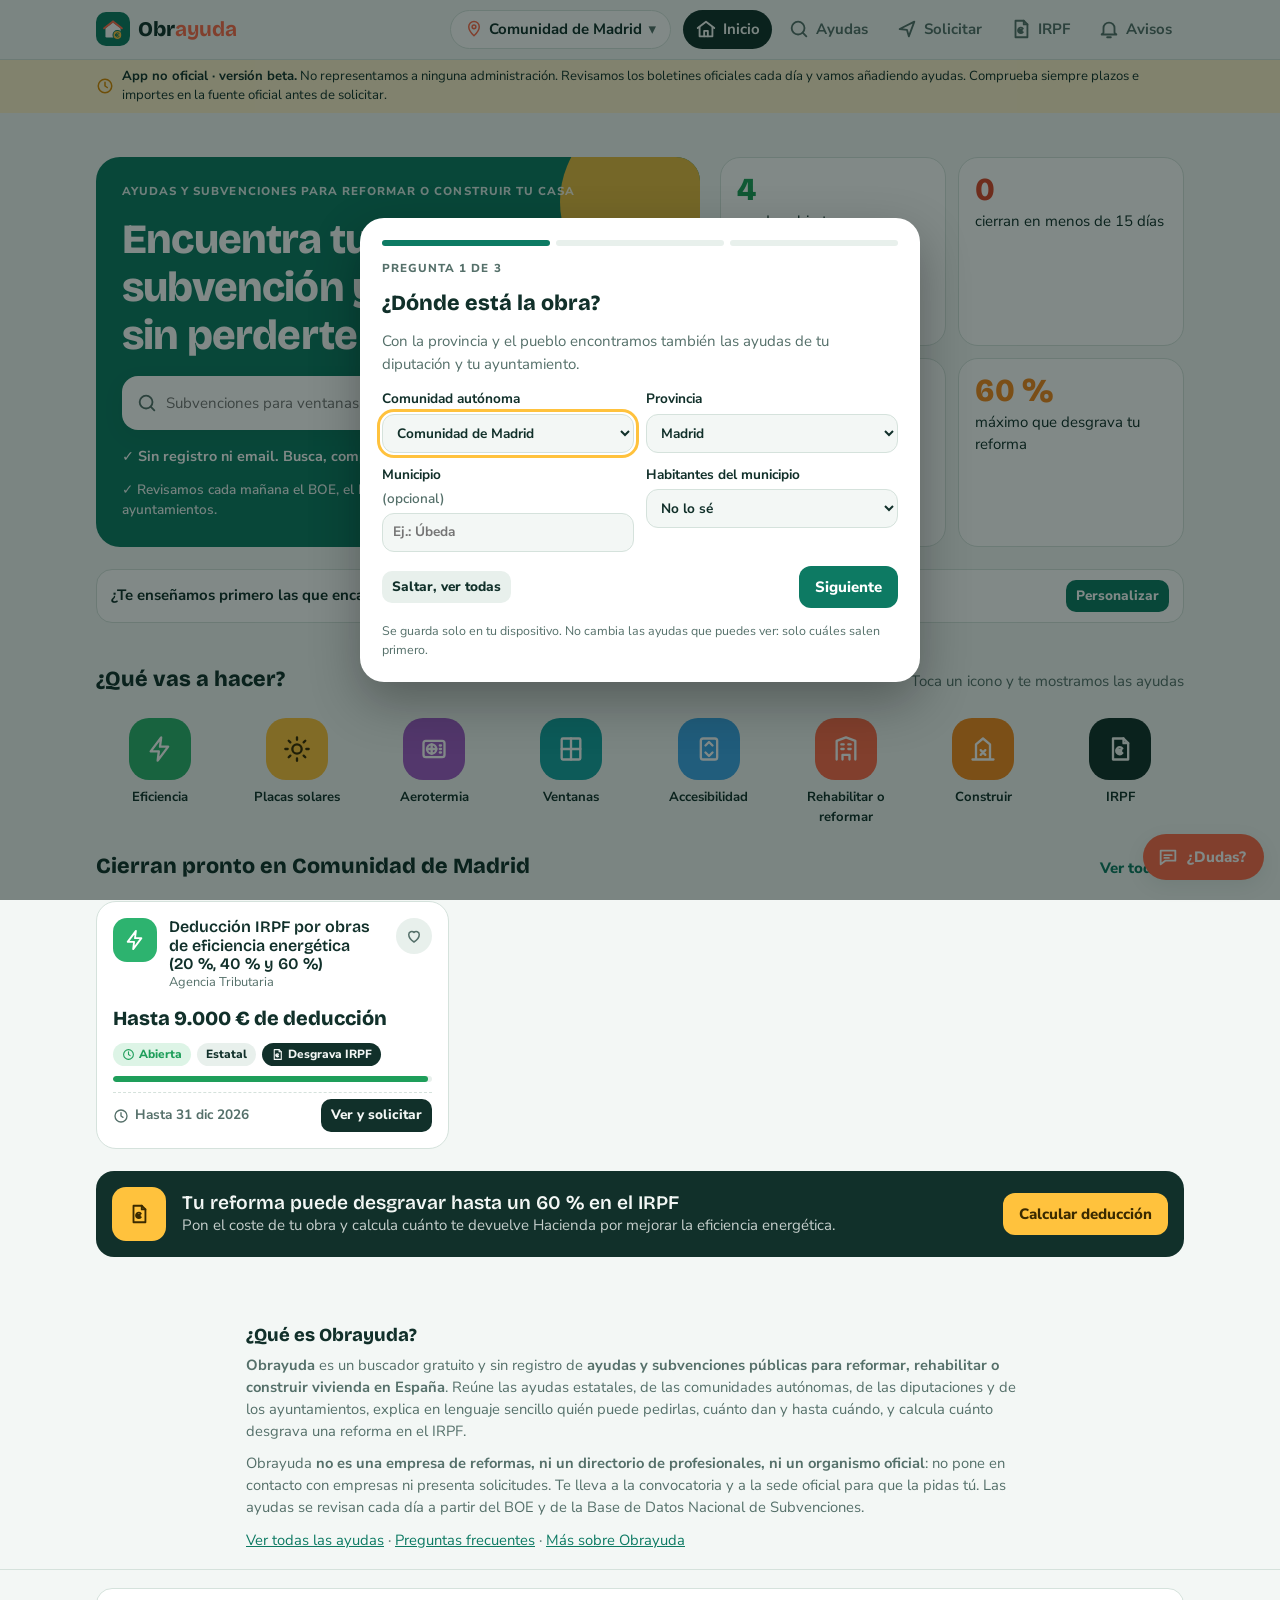
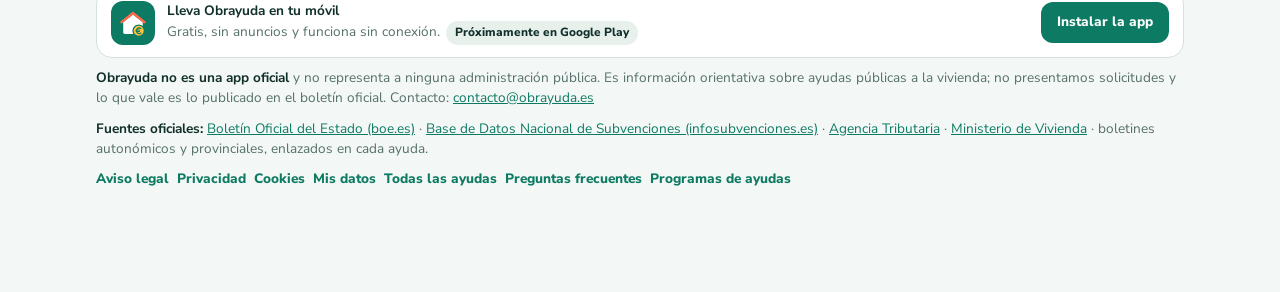
==== commit 5111fd29: "Correo de contacto: contacto@obrayuda.es Co-Authored-By: Claude Opus 5.5 <noreply@anthropic.com> Cla" ====
--- a/web/index.html
+++ b/web/index.html
@@ -4,16 +4,16 @@
 <meta charset="utf-8">
 <meta name="viewport" content="width=device-width, initial-scale=1, viewport-fit=cover">
 <meta name="description" content="Buscador de ayudas y subvenciones para reformar, rehabilitar o construir tu casa en España: estatales, de tu comunidad, tu diputación y tu ayuntamiento. Calcula la deducción del IRPF. Gratis y sin registro.">
-<link rel="canonical" href="https://reformayuda.es/">
+<link rel="canonical" href="https://obrayuda.es/">
 <meta property="og:type" content="website">
-<meta property="og:url" content="https://reformayuda.es/">
+<meta property="og:url" content="https://obrayuda.es/">
 <meta property="og:title" content="Obrayuda · Ayudas y subvenciones para reformar tu casa">
 <meta property="og:description" content="Encuentra las subvenciones para tu obra, comprueba si cumples los requisitos y calcula cuánto te desgrava en el IRPF. Gratis y sin registro.">
-<meta property="og:image" content="https://reformayuda.es/og.png">
+<meta property="og:image" content="https://obrayuda.es/og.png">
 <meta property="og:locale" content="es_ES">
 <meta name="twitter:card" content="summary_large_image">
 <script type="application/ld+json">
-{"@context":"https://schema.org","@type":"WebApplication","name":"Obrayuda","url":"https://reformayuda.es/","applicationCategory":"FinanceApplication","operatingSystem":"Android, iOS, Web","inLanguage":"es","isAccessibleForFree":true,"offers":{"@type":"Offer","price":"0","priceCurrency":"EUR"},"description":"Buscador de ayudas y subvenciones para reformar, rehabilitar o construir vivienda en España, con calculadora de la deducción del IRPF por eficiencia energética."}
+{"@context":"https://schema.org","@type":"WebApplication","name":"Obrayuda","url":"https://obrayuda.es/","applicationCategory":"FinanceApplication","operatingSystem":"Android, iOS, Web","inLanguage":"es","isAccessibleForFree":true,"offers":{"@type":"Offer","price":"0","priceCurrency":"EUR"},"description":"Buscador de ayudas y subvenciones para reformar, rehabilitar o construir vivienda en España, con calculadora de la deducción del IRPF por eficiencia energética."}
 </script>
 <meta name="theme-color" content="#0D7A63">
 <link rel="manifest" href="manifest.webmanifest">
@@ -21,8 +21,8 @@
 <link rel="icon" href="icons/icon.svg" type="image/svg+xml">
 <link rel="icon" href="icons/icon-96.png" type="image/png" sizes="96x96">
 <script type="application/ld+json">
-[{"@context":"https://schema.org","@type":"WebSite","name":"Obrayuda","alternateName":"Obrayuda.es","url":"https://reformayuda.es/"},
- {"@context":"https://schema.org","@type":"Organization","name":"Obrayuda","url":"https://reformayuda.es/","description":"Obrayuda es un buscador gratuito y sin registro de ayudas y subvenciones públicas para reformar, rehabilitar o construir vivienda en España. No es una empresa de reformas ni un directorio de profesionales.","logo":"https://reformayuda.es/icons/icon-512.png","email":"contacto@reformayuda.es"}]
+[{"@context":"https://schema.org","@type":"WebSite","name":"Obrayuda","alternateName":"Obrayuda.es","url":"https://obrayuda.es/"},
+ {"@context":"https://schema.org","@type":"Organization","name":"Obrayuda","url":"https://obrayuda.es/","description":"Obrayuda es un buscador gratuito y sin registro de ayudas y subvenciones públicas para reformar, rehabilitar o construir vivienda en España. No es una empresa de reformas ni un directorio de profesionales.","logo":"https://obrayuda.es/icons/icon-512.png","email":"contacto@obrayuda.es"}]
 </script>
 <link rel="apple-touch-icon" href="icons/apple-touch-icon.png">
 <style>
@@ -456,7 +456,7 @@
   <h2 id="que-es-titulo">¿Qué es Obrayuda?</h2>
   <p><b>Obrayuda</b> es un buscador gratuito y sin registro de <b>ayudas y subvenciones públicas para reformar, rehabilitar o construir vivienda en España</b>. Reúne las ayudas estatales, de las comunidades autónomas, de las diputaciones y de los ayuntamientos, explica en lenguaje sencillo quién puede pedirlas, cuánto dan y hasta cuándo, y calcula cuánto desgrava una reforma en el IRPF.</p>
   <p>Obrayuda <b>no es una empresa de reformas, ni un directorio de profesionales, ni un organismo oficial</b>: no pone en contacto con empresas ni presenta solicitudes. Te lleva a la convocatoria y a la sede oficial para que la pidas tú. Las ayudas se revisan cada día a partir del BOE y de la Base de Datos Nacional de Subvenciones.</p>
-  <p><a href="/subvenciones/">Ver todas las ayudas</a> · <a href="/preguntas/">Preguntas frecuentes</a> · <a href="/que-es-reformayuda/">Más sobre Obrayuda</a></p>
+  <p><a href="/subvenciones/">Ver todas las ayudas</a> · <a href="/preguntas/">Preguntas frecuentes</a> · <a href="/que-es-obrayuda/">Más sobre Obrayuda</a></p>
 </section>
 <footer class="foot"><div class="wrap">
   <div class="app-cta" id="app-cta">
@@ -464,7 +464,7 @@
     <div style="flex:1;min-width:200px"><b style="color:var(--ink)">Lleva Obrayuda en tu móvil</b><br>Gratis, sin anuncios y funciona sin conexión. <span class="chip" style="margin-left:2px">Próximamente en Google Play</span></div>
     <button class="btn brand" id="btn-install">Instalar la app</button>
   </div>
-  <div><b style="color:var(--ink)">Obrayuda no es una app oficial</b> y no representa a ninguna administración pública. Es información orientativa sobre ayudas públicas a la vivienda; no presentamos solicitudes y lo que vale es lo publicado en el boletín oficial. Contacto: <a href="mailto:contacto@reformayuda.es">contacto@reformayuda.es</a></div>
+  <div><b style="color:var(--ink)">Obrayuda no es una app oficial</b> y no representa a ninguna administración pública. Es información orientativa sobre ayudas públicas a la vivienda; no presentamos solicitudes y lo que vale es lo publicado en el boletín oficial. Contacto: <a href="mailto:contacto@obrayuda.es">contacto@obrayuda.es</a></div>
   <div><b style="color:var(--ink)">Fuentes oficiales:</b> <a href="https://www.boe.es" target="_blank" rel="noopener">Boletín Oficial del Estado (boe.es)</a> · <a href="https://www.infosubvenciones.es" target="_blank" rel="noopener">Base de Datos Nacional de Subvenciones (infosubvenciones.es)</a> · <a href="https://sede.agenciatributaria.gob.es" target="_blank" rel="noopener">Agencia Tributaria</a> · <a href="https://www.mivau.gob.es" target="_blank" rel="noopener">Ministerio de Vivienda</a> · boletines autonómicos y provinciales, enlazados en cada ayuda.</div>
   <nav class="frow" aria-label="Legal"><button class="linkbtn" data-legal="aviso">Aviso legal</button><button class="linkbtn" data-legal="privacidad">Privacidad</button><button class="linkbtn" data-legal="cookies">Cookies</button><button class="linkbtn" data-go="avisos">Mis datos</button><a class="linkbtn" id="foot-valorar" hidden href="https://play.google.com/store/apps/details?id=es.reformayuda.app" target="_blank" rel="noopener" style="text-decoration:none">Valora la app</a><a class="linkbtn" href="/subvenciones/" style="text-decoration:none">Todas las ayudas</a><a class="linkbtn" href="/preguntas/" style="text-decoration:none">Preguntas frecuentes</a><a class="linkbtn" href="/programas/" style="text-decoration:none">Programas de ayudas</a></nav>
 </div></footer>
@@ -472,7 +472,7 @@
 <div class="cookie" id="valorar" hidden role="region" aria-label="Valorar Obrayuda"><div class="in">
   <b>Obrayuda es gratis y sin anuncios</b>
   <p style="font-size:.9rem">Si te está sirviendo, una valoración en Google Play ayuda a que la encuentren más personas que están buscando ayudas. Y si algo no funciona o echas algo en falta, cuéntanoslo.</p>
-  <div class="frow"><a class="btn sm brand" id="val-play" href="https://play.google.com/store/apps/details?id=es.reformayuda.app" target="_blank" rel="noopener">Valorar en Google Play</a><a class="btn sm alt" id="val-mail" href="mailto:contacto@reformayuda.es?subject=Sugerencia%20para%20Obrayuda">Enviar una sugerencia</a><button class="btn sm alt" id="val-no">Ahora no</button></div>
+  <div class="frow"><a class="btn sm brand" id="val-play" href="https://play.google.com/store/apps/details?id=es.reformayuda.app" target="_blank" rel="noopener">Valorar en Google Play</a><a class="btn sm alt" id="val-mail" href="mailto:contacto@obrayuda.es?subject=Sugerencia%20para%20Obrayuda">Enviar una sugerencia</a><button class="btn sm alt" id="val-no">Ahora no</button></div>
 </div></div>
 <div class="cookie" id="cookie" hidden role="region" aria-label="Aviso de cookies"><div class="in">
   <b>Tu privacidad, primero</b>
@@ -720,7 +720,7 @@
      <a class="btn alt" data-oficial href="${a.url}" target="_blank" rel="noopener">${icon("ext","ico","width:18px;height:18px")}Ver fuente oficial</a>
      <button class="btn alt" data-fav="${a.id}" aria-pressed="${S.favs.has(a.id)}">${icon("heart","ico","width:18px;height:18px")}${S.favs.has(a.id)?"Guardada":"Guardar"}</button>
    </div>
-   ${a.revisada?`<p class="muted" style="font-size:.8rem">Revisada por Obrayuda el ${fdate(a.revisada)}. Si ves algún error, escríbenos a <a href="mailto:contacto@reformayuda.es">contacto@reformayuda.es</a>.</p>`:""}`;
+   ${a.revisada?`<p class="muted" style="font-size:.8rem">Revisada por Obrayuda el ${fdate(a.revisada)}. Si ves algún error, escríbenos a <a href="mailto:contacto@obrayuda.es">contacto@obrayuda.es</a>.</p>`:""}`;
   d.hidden=false;$("#scrim").hidden=false;$("#d-close").focus();
   $("#d-close").onclick=closeDrawer;
 }
@@ -993,7 +993,7 @@
 const PH=t=>`<span class="ph">[${t}]</span>`;
 const LEGAL={
  aviso:`<span class="eyebrow">Última actualización: 25 de octubre de 2026</span><h2>Aviso legal</h2>
-  <h3>Quién está detrás</h3><p>Titular: Luis Eduardo Masdeu Cano, persona física. Contacto: <a href="mailto:contacto@reformayuda.es">contacto@reformayuda.es</a>. Obrayuda es un proyecto personal, gratuito y sin actividad comercial ni publicidad.</p>
+  <h3>Quién está detrás</h3><p>Titular: Luis Eduardo Masdeu Cano, persona física. Contacto: <a href="mailto:contacto@obrayuda.es">contacto@obrayuda.es</a>. Obrayuda es un proyecto personal, gratuito y sin actividad comercial ni publicidad.</p>
   <h3>Qué es Obrayuda</h3><p>Una herramienta gratuita con información orientativa sobre ayudas públicas para reformar o construir vivienda, y utilidades para preparar la solicitud y calcular deducciones. Obrayuda no es una administración pública ni está vinculada a ninguna, no presenta solicitudes y no actúa como representante del usuario.</p>
   <h3>Exactitud de la información</h3><p>Recogemos los datos de fuentes oficiales (BOE, Base de Datos Nacional de Subvenciones, boletines autonómicos y provinciales, Agencia Tributaria) y los revisamos a menudo, pero pueden tener errores o cambiar. Lo que vale siempre es el texto publicado en el boletín oficial. Los cálculos del IRPF son estimaciones y no son asesoramiento fiscal ni jurídico.</p>
   <h3>Enlaces</h3><p>Enlazamos a sedes y boletines oficiales. No respondemos de su contenido ni de su disponibilidad.</p>
@@ -1001,7 +1001,7 @@
   <h3>Ley aplicable</h3><p>Ley española. Si eres consumidor, son competentes los juzgados de tu domicilio.</p>`,
  privacidad:`<span class="eyebrow">Última actualización: 6 de noviembre de 2026</span><h2>Política de privacidad</h2>
   <p><b>Resumen: Obrayuda no te pide ningún dato personal.</b> No hay registro, ni cuentas, ni email. Lo que haces en la app se queda en tu dispositivo y a nosotros no nos llega, salvo lo mínimo para enviarte notificaciones si decides activarlas.</p>
-  <h3>1. Responsable</h3><p>Luis Eduardo Masdeu Cano, persona física. Contacto: <a href="mailto:contacto@reformayuda.es">contacto@reformayuda.es</a>.</p>
+  <h3>1. Responsable</h3><p>Luis Eduardo Masdeu Cano, persona física. Contacto: <a href="mailto:contacto@obrayuda.es">contacto@obrayuda.es</a>.</p>
   <h3>2. Qué datos se guardan y dónde</h3><ul>
    <li><b>En tu dispositivo, nunca en nuestros servidores:</b> la ubicación de la obra, las respuestas del test (incluida tu franja de edad si la das), las ayudas guardadas, los requisitos y documentos que marcas y el cálculo del IRPF.</li>
    <li><b>Solo si activas las notificaciones:</b> guardamos en Google Firebase, con servidores en la Unión Europea, el identificador de notificaciones que tu móvil genera para Obrayuda, tu comunidad y provincia, los tipos de obra que elegiste y los códigos de las ayudas que guardas. Sirve únicamente para enviarte avisos de ayudas nuevas en tu zona y de plazos. No incluye tu nombre, email ni teléfono. Base legal: tu consentimiento (art. 6.1.a RGPD). Se borra en el momento en que desactivas las notificaciones o pulsas «Borrar todo», y si el identificador deja de ser válido. Google Ireland actúa como encargado del tratamiento.</li>
@@ -1010,7 +1010,7 @@
   <h3>3. Datos técnicos</h3><p>Como cualquier web, el servidor que aloja Obrayuda recibe tu dirección IP para poder enviarte la página. No la usamos para identificarte ni para crear perfiles. Si tu proveedor de alojamiento guarda registros, se borran en un plazo máximo de 30 días.</p>
   <h3>4. Recursos de terceros</h3><p>Las tipografías, los iconos y los datos se sirven desde nuestra propia web. Solo si activas las notificaciones o aceptas la medición anónima se conecta con el servicio Google Firebase, necesario para enviarlas o para sumar los contadores.</p>
   <h3>5. Enlaces a sedes oficiales</h3><p>Cuando vas a la sede de un organismo para presentar la solicitud, sales de Obrayuda. Allí se aplica la política de privacidad de ese organismo.</p>
-  <h3>6. Tus derechos</h3><p>Como todo está en tu dispositivo, tú controlas tus datos: puedes verlos, copiarlos o borrarlos desde «Mis datos». Para cualquier duda, escríbenos a <a href="mailto:contacto@reformayuda.es">contacto@reformayuda.es</a>. También puedes reclamar ante la Agencia Española de Protección de Datos (<a href="https://www.aepd.es" target="_blank" rel="noopener">aepd.es</a>).</p>
+  <h3>6. Tus derechos</h3><p>Como todo está en tu dispositivo, tú controlas tus datos: puedes verlos, copiarlos o borrarlos desde «Mis datos». Para cualquier duda, escríbenos a <a href="mailto:contacto@obrayuda.es">contacto@obrayuda.es</a>. También puedes reclamar ante la Agencia Española de Protección de Datos (<a href="https://www.aepd.es" target="_blank" rel="noopener">aepd.es</a>).</p>
   <h3>7. Cambios</h3><p>Si en el futuro añadimos algo que necesite datos personales (por ejemplo, avisos por email), será opcional, te lo pediremos de forma expresa y actualizaremos esta política antes.</p>`,
  cookies:`<span class="eyebrow">Última actualización: 6 de noviembre de 2026</span><h2>Política de cookies</h2>
   <p>Obrayuda no usa cookies de publicidad ni de seguimiento. Usamos almacenamiento local de tu navegador, de primera parte y técnico, para que la app funcione. Según el art. 22.2 de la LSSI no necesita consentimiento, pero te lo explicamos:</p>
@@ -1162,7 +1162,7 @@
 const pushSoportado=()=>"serviceWorker" in navigator&&"PushManager" in window&&"Notification" in window;
 // Navegador integrado de la app de Google u otras apps (WebView): las notificaciones no se muestran bien.
 const enNavegadorIntegrado=()=>/android/i.test(navigator.userAgent)&&/GSA\/|; wv\)|FBAN|FBAV|Instagram/.test(navigator.userAgent);
-const AVISO_INTEGRADO=`Estás viendo Obrayuda dentro de otra app. Para recibir notificaciones, ábrela en <b>Chrome</b>: toca <b>⋮</b> arriba y elige <b>«Abrir en Chrome»</b>, o escribe reformayuda.es en Chrome.`;
+const AVISO_INTEGRADO=`Estás viendo Obrayuda dentro de otra app. Para recibir notificaciones, ábrela en <b>Chrome</b>: toca <b>⋮</b> arriba y elige <b>«Abrir en Chrome»</b>, o escribe obrayuda.es en Chrome.`;
 let fbCargado=null;
 function cargarScript(src){return new Promise((ok,ko)=>{const s=document.createElement("script");s.src=src;s.onload=ok;s.onerror=ko;document.head.appendChild(s)})}
 function cargarFirebase(){
@@ -1223,7 +1223,7 @@
   const d=$("#drawer");d.dataset.id="";
   d.innerHTML=`<button class="btn alt sm close" id="d-close">${icon("x","ico","width:16px;height:16px")}Cerrar</button>
    <h2>Avisos en iPhone</h2><p>En iPhone, las notificaciones solo funcionan si Obrayuda está instalada en la pantalla de inicio:</p>
-   <ol class="steps"><li><span>Abre reformayuda.es en <b>Safari</b>.</span></li><li><span>Toca <b>Compartir</b> y elige <b>«Añadir a pantalla de inicio»</b>.</span></li><li><span>Abre Obrayuda desde el icono y activa los avisos.</span></li></ol>`;
+   <ol class="steps"><li><span>Abre obrayuda.es en <b>Safari</b>.</span></li><li><span>Toca <b>Compartir</b> y elige <b>«Añadir a pantalla de inicio»</b>.</span></li><li><span>Abre Obrayuda desde el icono y activa los avisos.</span></li></ol>`;
   d.hidden=false;$("#scrim").hidden=false;$("#d-close").onclick=closeDrawer;
 }
 function renderPushCta(){
@@ -1261,8 +1261,8 @@
   try{
     const reg=await navigator.serviceWorker.ready;
     await reg.showNotification("Prueba de Obrayuda",{body:"Si ves esto, las notificaciones funcionan en tu móvil.",icon:"icons/icon-192.png",badge:"icons/icon-monochrome-512.png",tag:"prueba-local"});
-    toast(/android/i.test(navigator.userAgent)?enNavegadorIntegrado()?"Estás dentro de otra app: abre reformayuda.es en Chrome (⋮ → «Abrir en Chrome») y vuelve a probar.":"Notificación de prueba enviada. Si no la ves: en Chrome toca el icono junto a la dirección → Permisos → Notificaciones → ↗ y activa «Mostrar notificaciones».":"Notificación de prueba enviada. Si no la ves, revisa que tu sistema permita las notificaciones del navegador.");
-  }catch(e){toast("Tu móvil no ha dejado mostrar la notificación. Revisa los permisos de Chrome para reformayuda.es.")}
+    toast(/android/i.test(navigator.userAgent)?enNavegadorIntegrado()?"Estás dentro de otra app: abre obrayuda.es en Chrome (⋮ → «Abrir en Chrome») y vuelve a probar.":"Notificación de prueba enviada. Si no la ves: en Chrome toca el icono junto a la dirección → Permisos → Notificaciones → ↗ y activa «Mostrar notificaciones».":"Notificación de prueba enviada. Si no la ves, revisa que tu sistema permita las notificaciones del navegador.");
+  }catch(e){toast("Tu móvil no ha dejado mostrar la notificación. Revisa los permisos de Chrome para obrayuda.es.")}
 }
 
 /* ---------- pedir valoración en Google Play ----------
@@ -1302,9 +1302,9 @@
   if(installEvt){installEvt.prompt();await installEvt.userChoice;installEvt=null;return}
   const ua=navigator.userAgent, ios=/iphone|ipad|ipod/i.test(ua)||(/macintosh/i.test(ua)&&navigator.maxTouchPoints>1), android=/android/i.test(ua);
   const pasos={
-    ios:["Abre reformayuda.es en <b>Safari</b>.","Toca el botón <b>Compartir</b> (el cuadrado con una flecha hacia arriba).","Elige <b>«Añadir a pantalla de inicio»</b> y pulsa <b>Añadir</b>."],
-    android:["Abre reformayuda.es en <b>Chrome</b>.","Toca el menú <b>⋮</b> de arriba a la derecha.","Elige <b>«Instalar aplicación»</b> o <b>«Añadir a pantalla de inicio»</b>."],
-    pc:["Abre reformayuda.es en <b>Chrome</b> o <b>Edge</b>.","Pulsa el icono de <b>instalar</b> que aparece a la derecha de la barra de direcciones.","Confirma con <b>Instalar</b>."]};
+    ios:["Abre obrayuda.es en <b>Safari</b>.","Toca el botón <b>Compartir</b> (el cuadrado con una flecha hacia arriba).","Elige <b>«Añadir a pantalla de inicio»</b> y pulsa <b>Añadir</b>."],
+    android:["Abre obrayuda.es en <b>Chrome</b>.","Toca el menú <b>⋮</b> de arriba a la derecha.","Elige <b>«Instalar aplicación»</b> o <b>«Añadir a pantalla de inicio»</b>."],
+    pc:["Abre obrayuda.es en <b>Chrome</b> o <b>Edge</b>.","Pulsa el icono de <b>instalar</b> que aparece a la derecha de la barra de direcciones.","Confirma con <b>Instalar</b>."]};
   const orden=ios?["ios","android","pc"]:android?["android","ios","pc"]:["pc","android","ios"];
   const tit={ios:"iPhone o iPad",android:"Android",pc:"Ordenador"};
   const d=$("#drawer");d.dataset.id="";
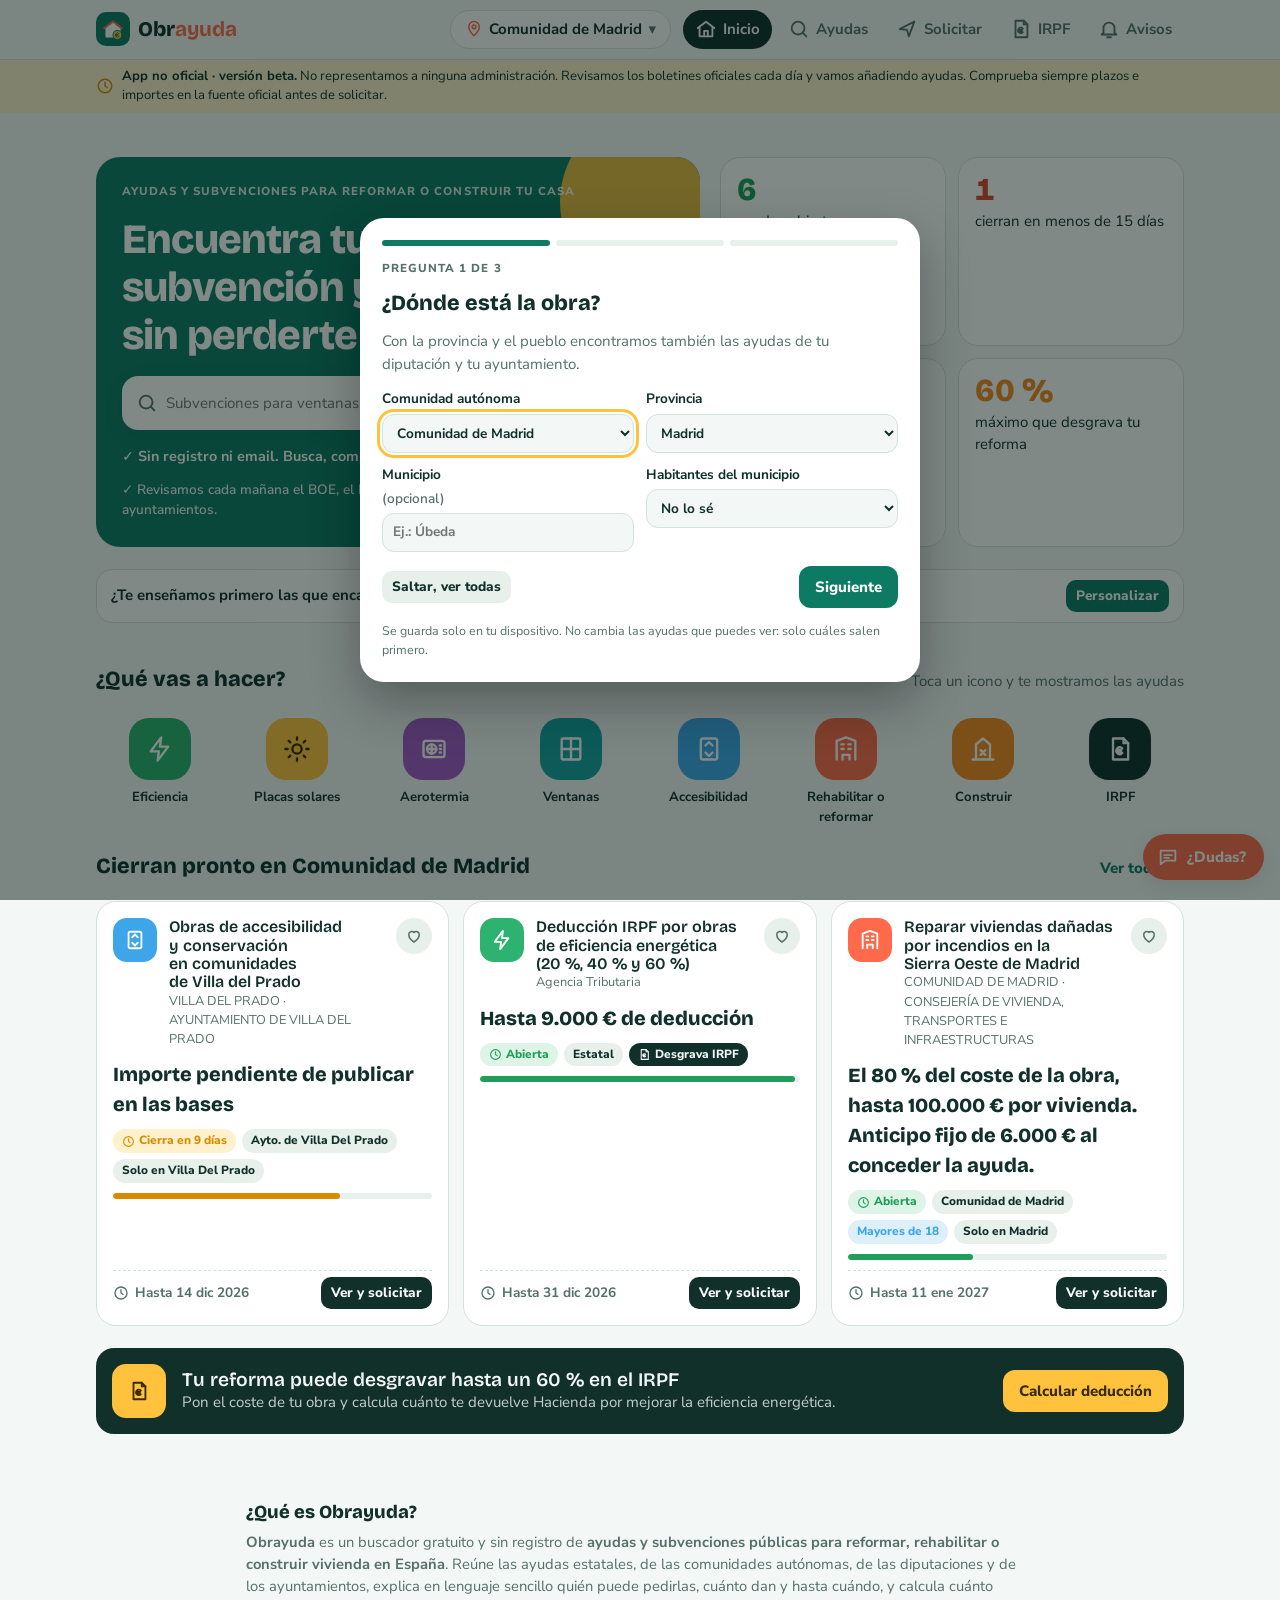
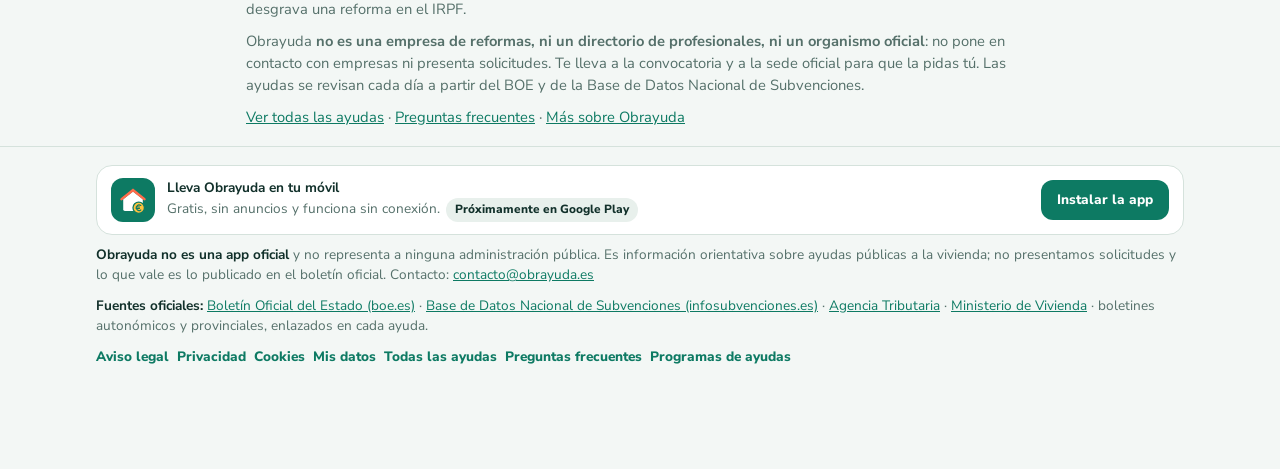
==== commit f81a8bd3: "Asistente: explicar dónde y cómo se pide cada ayuda; el resumen es una lista, no la solicitud - Dedu" ====
--- a/web/index.html
+++ b/web/index.html
@@ -503,6 +503,27 @@
   accesibilidad:{n:"Accesibilidad",l:"Ascensor y accesibilidad"}, rehabilitacion:{n:"Rehabilitar o reformar",l:"Rehabilitar o reformar la casa, el piso o el edificio"},
   construccion:{n:"Construir",l:"Construir vivienda"}
 };
+/* Dónde y cómo se pide cada ayuda. Las deducciones no se solicitan: van en la declaración de la Renta;
+   las bonificaciones de impuestos municipales se piden en el ayuntamiento. */
+const RENTA_WEB="https://sede.agenciatributaria.gob.es/Sede/Renta.html";
+const sedeGenerica=u=>{try{const x=new URL(u);return /^\/?(info\.0|eAdmin\/Sede|es\/?|sede\/?)?$/i.test(x.pathname.replace(/\/$/,""))||x.pathname==="/"}catch(e){return true}};
+const buscarSede=(...t)=>"https://www.google.com/search?q="+encodeURIComponent(t.filter(Boolean).join(" "));
+function comoPedir(a){
+  if(a.id==="irpf-ee"||a.como==="renta")return{modo:"renta",
+    texto:"Esta ayuda <b>no se solicita</b>: es una deducción que aplicas tú al hacer la <b>declaración de la Renta</b> del año en que pagaste la obra (se presenta de abril a junio del año siguiente). En Renta Web, ve al apartado de deducciones por obras de mejora de la eficiencia energética en vivienda e indica el importe, la referencia catastral y los datos de los certificados energéticos.",
+    botones:[["Abrir Renta Web (Agencia Tributaria)",RENTA_WEB],["Calcular mi deducción","#irpf"]]};
+  if(a.id==="mun-ibi"||a.id==="mun-icio"||a.como==="ayuntamiento"){const m=S.muni||"tu municipio";return{modo:"ayto",
+    texto:a.id==="mun-icio"?`Se pide en el <b>Ayuntamiento de ${esc(m)}</b>, normalmente <b>a la vez que la licencia o la declaración responsable</b> de la obra. Comprueba antes en su ordenanza fiscal si existe y qué porcentaje aplica.`
+      :`Se pide en el <b>Ayuntamiento de ${esc(m)}</b> (o en el organismo que cobra el IBI en tu provincia) <b>después de instalar y legalizar</b> las placas. Comprueba en su ordenanza fiscal si existe, el porcentaje y el plazo.`,
+    botones:[["Buscar el trámite en la sede de mi ayuntamiento",buscarSede("sede electrónica ayuntamiento",S.muni,a.id==="mun-icio"?"bonificación ICIO":"bonificación IBI placas solares")]]}}
+  if(/gestiona tu comunidad/i.test(a.org))return{modo:"sede",
+    texto:`El Estado pone el dinero, pero <b>la convocatoria y la solicitud son de tu comunidad autónoma</b> (${esc(S.ccaa)}). Busca en su sede electrónica la convocatoria de ayudas a la rehabilitación del Plan Estatal de Vivienda, o activa los avisos y te diremos cuándo sale. Te pedirá identificarte con <b>Cl@ve, certificado digital o DNI electrónico</b>.`,
+    botones:[["Buscar la convocatoria de mi comunidad",buscarSede(S.ccaa,"sede electrónica convocatoria ayudas rehabilitación Plan Estatal de Vivienda")],["Leer el plan en el BOE",a.url]]};
+  const generica=!a.sede||sedeGenerica(a.sede);
+  return{modo:"sede",generica,
+    texto:`Se presenta en la <b>sede electrónica</b> de ${esc(a.org.split("·")[0].trim())}. ${generica?`El enlace lleva a la portada de la sede: allí <b>busca el trámite</b> «${esc(a.title)}» o «subvención» del año.`:"El enlace lleva al trámite."} Te pedirá identificarte con <b>Cl@ve, certificado digital o DNI electrónico</b>.${a.scope==="municipal"?" Muchos ayuntamientos también la admiten en papel en su registro.":""}`,
+    botones:[[a.sede?"Ir a la sede para presentarla":"Buscar la sede para presentarla",a.sede||buscarSede(a.org.split("·")[0],"sede electrónica",a.title)],["Leer la convocatoria oficial",a.url]]};
+}
 const PERM={
   dr:{l:"Declaración responsable",c:"ok",d:"Presentas un papel en el ayuntamiento y puedes empezar"},
   dep:{l:"Depende de la obra",c:"warn",d:"Unas partes con declaración, otras con licencia"},
@@ -717,7 +738,7 @@
    <div class="box"><h3>Cómo se pide</h3><ol class="steps">${a.pasos.map(p=>`<li>${esc(p)}</li>`).join("")}</ol></div>
    <div class="frow">
      <button class="btn brand" data-start="${a.id}" ${st.k==="cerrada"?"disabled":""}>${icon("send","ico","width:18px;height:18px")}Empezar solicitud</button>
-     <a class="btn alt" data-oficial href="${a.url}" target="_blank" rel="noopener">${icon("ext","ico","width:18px;height:18px")}Ver fuente oficial</a>
+     <a class="btn alt" data-oficial href="${a.url}" target="_blank" rel="noopener">${icon("ext","ico","width:18px;height:18px")}Ver convocatoria oficial</a>
      <button class="btn alt" data-fav="${a.id}" aria-pressed="${S.favs.has(a.id)}">${icon("heart","ico","width:18px;height:18px")}${S.favs.has(a.id)?"Guardada":"Guardar"}</button>
    </div>
    ${a.revisada?`<p class="muted" style="font-size:.8rem">Revisada por Obrayuda el ${fdate(a.revisada)}. Si ves algún error, escríbenos a <a href="mailto:contacto@obrayuda.es">contacto@obrayuda.es</a>.</p>`:""}`;
@@ -850,7 +871,9 @@
        <button class="btn sm ${v?"alt":""}" data-have="${i}">${v?"Quitar":"Lo tengo"}</button></div>`}).join("")}`;
     body.querySelectorAll("[data-have]").forEach(b=>b.onclick=()=>{const i=b.dataset.have;w.docs[i]=w.docs[i]?false:true;saveW();renderWizard()});
   } else {
-    const sum=`SOLICITUD · ${a.title}
+    const cp=comoPedir(a);
+    const sum=`RESUMEN PARA PREPARAR TU SOLICITUD (no es la solicitud)
+${a.title}
 Organismo: ${a.org}
 Fuente: ${a.fuente}
 Plazo: ${a.cierra?"hasta "+fdate(a.cierra):a.plazo}
@@ -860,15 +883,22 @@
 
 Requisitos confirmados: ${reqOk}/${a.req.length}
 Documentos:
-${a.docs.map((d,i)=>`  ${w.docs[i]?"[x]":"[ ]"} ${d}${typeof w.docs[i]==="string"?" ("+w.docs[i]+")":""}`).join("\n")}`;
+${a.docs.map((d,i)=>`  ${w.docs[i]?"[x]":"[ ]"} ${d}${typeof w.docs[i]==="string"?" ("+w.docs[i]+")":""}`).join("\n")}
+
+Convocatoria oficial: ${a.url}
+${cp.modo==="renta"?"Cómo se pide: en la declaración de la Renta (Renta Web)":cp.modo==="ayto"?"Dónde se pide: en el ayuntamiento":"Dónde se presenta: "+cp.botones[0][1]}
+
+Este texto es tu lista de comprobación: no sirve como solicitud. La solicitud se rellena y se firma en la sede oficial.`;
     const ready=done[0]&&done[1];
-    body.innerHTML=`<h2>Presenta tu solicitud</h2>
-     <div class="alert ${ready?"ok":"bad"}">${icon(ready?"check":"x","ico","width:18px;height:18px")}<span>${ready?"Todo listo. Copia el resumen y entra en la sede oficial para presentarla tú.":"Aún faltan pasos marcados sin ✓. Puedes presentarla igualmente, pero revisa lo pendiente."}</span></div>
+    body.innerHTML=`<h2>${cp.modo==="renta"?"Cómo se aplica":"Presenta tu solicitud"}</h2>
+     <div class="alert ${ready?"ok":"bad"}">${icon(ready?"check":"x","ico","width:18px;height:18px")}<span>${ready?"Todo listo.":"Aún faltan pasos marcados sin ✓. Revisa lo pendiente."}</span></div>
+     <div class="alert info"><span>${cp.texto}</span></div>
+     <div class="frow">${cp.botones.map(([t,u],i)=>u.startsWith("#")?`<a class="btn alt" href="${u}" data-go="${u.slice(1)}">${esc(t)}</a>`:`<a class="btn ${i?"alt":"brand"}" ${i?"":'id="w-sede"'} data-oficial href="${esc(u)}" target="_blank" rel="noopener">${icon("ext","ico","width:18px;height:18px")}${esc(t)}</a>`).join("")}</div>
+     <p class="muted" style="font-size:.85rem;margin-bottom:0">Tu lista de comprobación (para tenerla a mano mientras rellenas la solicitud; <b>no sirve como solicitud</b>):</p>
      <pre class="sum" id="w-sum">${esc(sum)}</pre>
-     <div class="frow"><button class="btn alt" id="w-copy">${icon("copy","ico","width:18px;height:18px")}Copiar resumen</button>
-       <a class="btn brand" id="w-sede" data-oficial href="${a.sede||a.url}" target="_blank" rel="noopener">${icon("ext","ico","width:18px;height:18px")}Ir a la sede oficial</a></div>
+     <div class="frow"><button class="btn alt" id="w-copy">${icon("copy","ico","width:18px;height:18px")}Copiar lista</button></div>
      <p class="muted" style="font-size:.85rem">Obrayuda no presenta la solicitud ni actúa en tu nombre. Te lo dejamos todo preparado y te llevamos a la sede del organismo; allí te identificas como te pida y la envías tú.</p>`;
-    $("#w-copy").onclick=()=>{navigator.clipboard?.writeText(sum).then(()=>toast("Resumen copiado"),()=>{const r=document.createRange();r.selectNodeContents($("#w-sum"));getSelection().removeAllRanges();getSelection().addRange(r);toast("Selecciona y copia el texto")})};
+    $("#w-copy").onclick=()=>{navigator.clipboard?.writeText(sum).then(()=>toast("Lista copiada"),()=>{const r=document.createRange();r.selectNodeContents($("#w-sum"));getSelection().removeAllRanges();getSelection().addRange(r);toast("Selecciona y copia el texto")})};
   }
   body.insertAdjacentHTML("beforeend",`<div class="frow" style="justify-content:space-between;margin-top:6px">
     <button class="btn alt" id="w-prev" ${S.wStep===0?"disabled":""}>← Atrás</button>
